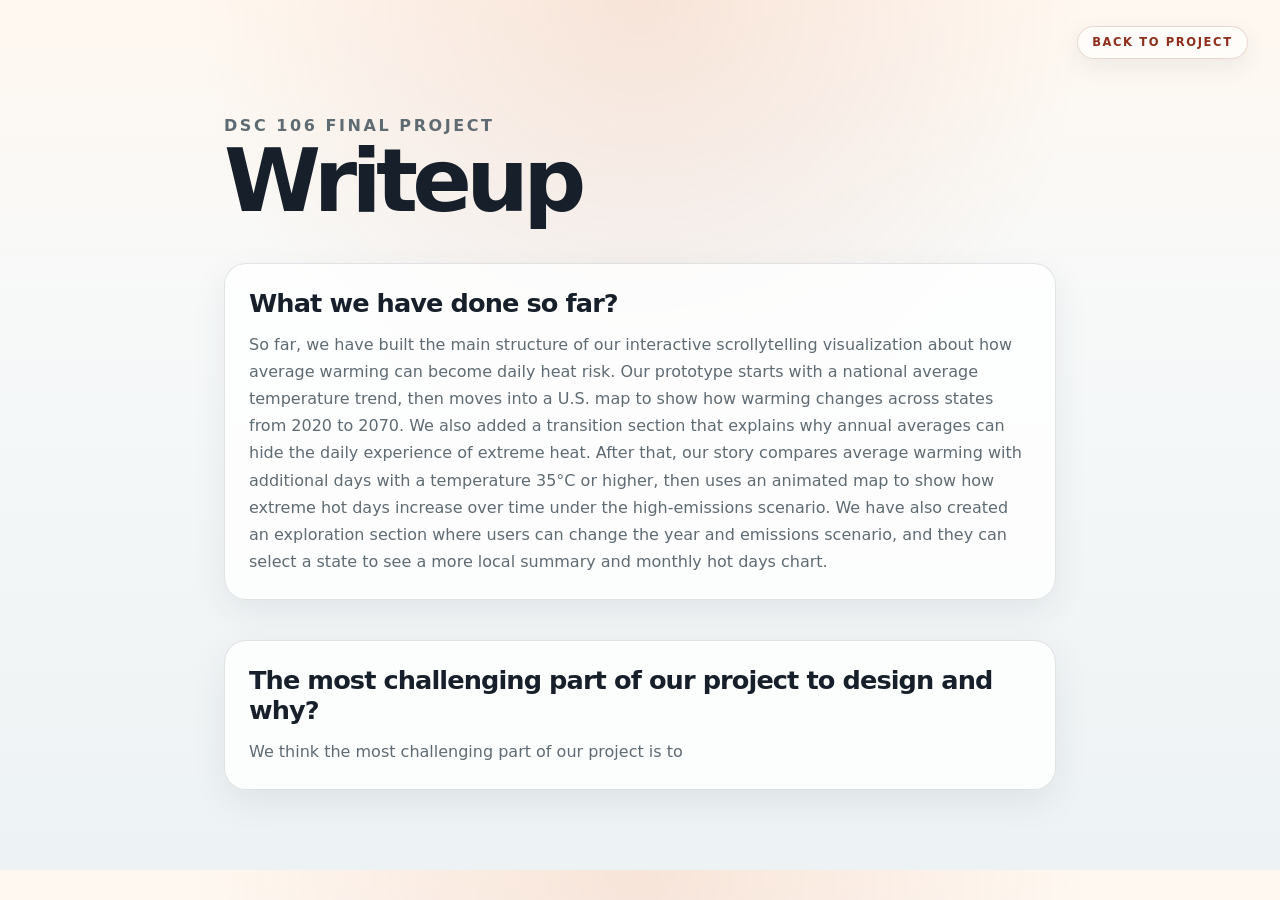
==== writeup.html @ 5e31e239 "Added writeup section page. Added writeup section page." ====
<!DOCTYPE html>
<html lang="en">
<head>
  <meta charset="UTF-8" />
  <meta name="viewport" content="width=device-width, initial-scale=1.0" />
  <title>Initial Prototype Writeup · When Average Warming Becomes Daily Risk</title>
  <link rel="stylesheet" href="style.css" />
</head>
<body class="writeup-page">
  <a class="writeup-link" href="index.html">Back to Project</a>

  <main class="writeup-container">
    <p class="eyebrow">DSC 106 Final Project</p>
    <h1>Writeup</h1>

    <section>
      <h2>What we have done so far?</h2>
      <p>
        So far, we have built the main structure of our interactive scrollytelling visualization about how average warming can become daily heat risk.
        Our prototype starts with a national average temperature trend, then moves into a U.S. map to show how warming changes across states from 2020 to 2070.
        We also added a transition section that explains why annual averages can hide the daily experience of extreme heat.
        After that, our story compares average warming with additional days with a temperature 35°C or higher, then uses an animated map to show how extreme hot days increase over time under the high-emissions scenario.
        We have also created an exploration section where users can change the year and emissions scenario, and they can select a state to see a more local summary and monthly hot days chart.
      </p>
    </section>

    <section>
      <h2>The most challenging part of our project to design and why?</h2>
      <p>
        We think the most challenging part of our project is to
        
      </p>
    </section>
  </main>
</body>
</html>
---- style.css ----
* {
  box-sizing: border-box;
}

:root {
  --bg: #edf2f4;
  --bg-soft: #f7f9f9;
  --card: rgba(255, 255, 255, 0.94);
  --text: #17202a;
  --muted: #5f6b73;
  --border: rgba(23, 32, 42, 0.12);
  --accent: #c4512c;
  --accent-dark: #8f2f1b;
  --accent-soft: rgba(196, 81, 44, 0.12);
  --heat-soft: #fff3df;
  --shadow: rgba(40, 55, 70, 0.12);
}

html {
  scroll-behavior: smooth;
}

body {
  margin: 0;
  font-family: system-ui, -apple-system, BlinkMacSystemFont, "Segoe UI", sans-serif;
  color: var(--text);
  background:
    radial-gradient(circle at 15% 10%, rgba(136, 178, 196, 0.18), transparent 30rem),
    linear-gradient(180deg, #fff8f0 0%, var(--bg-soft) 26%, var(--bg) 100%);
}

a {
  color: var(--accent-dark);
}

.writeup-link {
  position: fixed;
  top: 1.6rem;
  right: 2rem;
  z-index: 100;
  padding: 0.55rem 0.9rem;
  border: 1px solid rgba(143, 47, 27, 0.18);
  border-radius: 999px;
  background: rgba(255, 255, 255, 0.62);
  color: var(--accent-dark);
  font-size: 0.72rem;
  font-weight: 900;
  letter-spacing: 0.14em;
  text-transform: uppercase;
  text-decoration: none;
  backdrop-filter: blur(10px);
  box-shadow: 0 8px 24px rgba(40, 55, 70, 0.08);
  transition: background 0.2s ease, transform 0.2s ease, box-shadow 0.2s ease;
}

.writeup-link:hover {
  background: rgba(255, 255, 255, 0.9);
  transform: translateY(-1px);
  box-shadow: 0 12px 30px rgba(40, 55, 70, 0.12);
}

@media (max-width: 680px) {
  .writeup-link {
    top: 1rem;
    right: 1rem;
    padding: 0.45rem 0.75rem;
    font-size: 0.65rem;
  }
}

.hero-section {
  min-height: 100vh;
  display: grid;
  place-items: center;
  padding: 4rem 8vw;
  text-align: center;
  background:
    radial-gradient(circle at 50% 42%, rgba(196, 81, 44, 0.12), transparent 26rem),
    linear-gradient(180deg, #fff8f0 0%, #ffeadb 100%);
}

.hero-inner {
  max-width: 1050px;
}

.eyebrow {
  margin: 0 0 0.65rem;
  color: var(--accent-dark);
  font-size: 0.72rem;
  font-weight: 900;
  letter-spacing: 0.16em;
  text-transform: uppercase;
}

.hero-section h1 {
  margin: 0;
  color: var(--text);
  font-size: clamp(3rem, 7vw, 6rem);
  line-height: 0.98;
  letter-spacing: -0.065em;
}

.subtitle {
  max-width: 760px;
  margin: 1.6rem auto 0;
  color: var(--muted);
  font-size: clamp(1rem, 1.5vw, 1.35rem);
  line-height: 1.55;
}

.scroll-cue {
  margin-top: 4rem;
  color: #888;
  font-size: 0.85rem;
  letter-spacing: 0.25em;
  text-transform: uppercase;
}

.scrolly {
  display: grid;
  grid-template-columns: minmax(540px, 58%) minmax(360px, 42%);
  gap: 2rem;
  max-width: 1380px;
  margin: 0 auto;
  padding: 2rem 4vw 5rem;
  align-items: start;
}

.graphic {
  position: sticky;
  top: 1.25rem;
  height: calc(100vh - 2.5rem);
  align-self: start;
}

.sticky-viz {
  height: 100%;
  min-height: 0;
  display: grid;
  grid-template-rows: auto minmax(360px, 1fr) auto;
  gap: 0.55rem;
  overflow: hidden;
  padding: 0.85rem;
  border: 1px solid var(--border);
  border-radius: 24px;
  background: var(--card);
  box-shadow: 0 18px 48px var(--shadow);
  backdrop-filter: blur(12px);
}

.viz-header {
  display: flex;
  justify-content: space-between;
  gap: 1rem;
  align-items: flex-start;
}

.viz-title-block {
  min-width: 0;
}

.viz-header h2 {
  margin: 0;
  color: var(--text);
  font-size: clamp(1.05rem, 1.45vw, 1.45rem);
  line-height: 1.08;
  letter-spacing: -0.045em;
}

#chart-subtitle {
  max-width: 680px;
  margin: 0.3rem 0 0;
  color: var(--muted);
  font-size: 0.78rem;
  line-height: 1.32;
}

.chart-wrap {
  position: relative;
  min-height: 0;
  height: 100%;
  display: grid;
  place-items: stretch;
}

#main-chart {
  width: 100%;
  height: 100%;
  min-height: 420px;
  display: block;
}

.map-year-overlay {
  position: absolute;
  top: 0.8rem;
  right: 1.1rem;
  z-index: 5;
  padding: 0.2rem 0.55rem;
  border-radius: 12px;
  background: rgba(255, 255, 255, 0.78);
  color: var(--text);
  font-size: clamp(2rem, 4vw, 3.2rem);
  font-weight: 900;
  line-height: 1;
  letter-spacing: -0.06em;
  pointer-events: none;
  opacity: 0;
  transition: opacity 0.2s ease, transform 0.2s ease;
}

.map-year-overlay.is-visible {
  opacity: 0.92;
}

.map-year-overlay.is-animating {
  transform: scale(1.02);
}

.state {
  stroke: #ffffff;
  stroke-width: 0.8;
  cursor: pointer;
  transition: opacity 0.15s ease, stroke-width 0.15s ease;
}

.state:hover {
  stroke: #17202a;
  stroke-width: 1.6;
}

.state.highlighted {
  stroke: rgba(23, 32, 42, 0.38);
  stroke-width: 1.1;
}

.state.selected {
  stroke: #17202a;
  stroke-width: 2.4;
}

.axis path,
.axis line {
  stroke: rgba(23, 32, 42, 0.22);
}

.axis text {
  fill: var(--muted);
  font-size: 11px;
}

.grid-line {
  stroke: rgba(23, 32, 42, 0.08);
  shape-rendering: crispEdges;
}

.line-label {
  font-size: 12px;
  font-weight: 800;
  fill: var(--text);
}

.legend-row {
  display: flex;
  align-items: center;
  gap: 0.65rem;
  flex-wrap: wrap;
}

.placeholder-legend {
  min-width: 200px;
  padding: 0.38rem 0.6rem;
  border-radius: 999px;
  background: white;
  border: 1px solid var(--border);
  color: var(--muted);
  font-size: 0.72rem;
  font-family: ui-monospace, SFMono-Regular, Menlo, Monaco, Consolas, "Liberation Mono", monospace;
}

#legend svg {
  display: block;
}

.legend-caption {
  color: var(--muted);
  font-size: 0.78rem;
  font-weight: 700;
}

#map-note {
  margin: 0;
  color: var(--muted);
  font-size: 0.75rem;
}

.tooltip {
  position: fixed;
  z-index: 1000;
  max-width: 260px;
  padding: 0.75rem 0.85rem;
  border-radius: 14px;
  background: rgba(23, 32, 42, 0.94);
  color: white;
  box-shadow: 0 12px 32px rgba(23, 32, 42, 0.28);
  pointer-events: none;
  font-size: 0.82rem;
  line-height: 1.35;
}

.tooltip h3 {
  margin: 0 0 0.35rem;
  font-size: 0.95rem;
  color: white;
}

.tooltip p {
  margin: 0.16rem 0;
  color: rgba(255, 255, 255, 0.86);
}

.tooltip strong {
  color: #ffd0ba;
}

.controls {
  display: none;
  gap: 0.55rem;
  flex-wrap: wrap;
  justify-content: flex-end;
  min-width: 270px;
}

body.explore-mode .controls {
  display: flex;
}

.controls label {
  display: grid;
  gap: 0.18rem;
  color: var(--muted);
  font-size: 0.68rem;
  font-weight: 800;
}

select,
input[type="range"] {
  max-width: 170px;
}

select {
  padding: 0.34rem 0.5rem;
  border: 1px solid var(--border);
  border-radius: 10px;
  background: white;
  color: var(--text);
  font: inherit;
}

input[type="range"] {
  accent-color: var(--accent);
}

#year-label {
  color: var(--text);
  font-size: 0.82rem;
}

.story {
  min-height: 100vh;
}

.step {
  min-height: 88vh;
  display: flex;
  flex-direction: column;
  justify-content: center;
  padding: 4vh 1rem;
  opacity: 0.25;
  transform: translateY(0.45rem);
  transition: opacity 0.35s ease, transform 0.35s ease;
}

.step.is-active {
  opacity: 1;
  transform: translateY(0);
}

.step-number {
  margin: 0 0 0.75rem;
  color: var(--accent-dark);
  font-size: 0.72rem;
  font-weight: 900;
  letter-spacing: 0.16em;
  text-transform: uppercase;
}

.step h2 {
  max-width: 560px;
  margin: 0 0 0.9rem;
  color: var(--text);
  font-size: clamp(2rem, 3.2vw, 3.15rem);
  line-height: 1.03;
  letter-spacing: -0.058em;
}

.step p:not(.step-number) {
  max-width: 510px;
  margin: 0;
  color: var(--muted);
  font-size: clamp(1rem, 1.08vw, 1.12rem);
  line-height: 1.65;
}

body.text-break-active .scrolly {
  display: block;
  max-width: none;
  padding: 0;
}

body.text-break-active .graphic {
  display: none;
}

body.text-break-active .story {
  width: 100%;
  min-height: 100vh;
}

body.text-break-active .story .step {
  visibility: hidden;
}

body.text-break-active .story .step.is-active.text-only-step {
  visibility: visible;
  min-height: 100vh;
  width: min(980px, 88vw);
  margin: 0 auto;
  padding: 0;
  display: flex;
  align-items: center;
  justify-content: center;
  text-align: center;
  opacity: 1;
  transform: none;
}

body.text-break-active .step.is-active.text-only-step .step-number {
  margin-bottom: 1rem;
}

body.text-break-active .step.is-active.text-only-step h2 {
  max-width: 920px;
  margin-left: auto;
  margin-right: auto;
  font-size: clamp(2.8rem, 6vw, 5.2rem);
  line-height: 1.02;
}

body.text-break-active .step.is-active.text-only-step p:not(.step-number) {
  max-width: 760px;
  margin-left: auto;
  margin-right: auto;
  font-size: clamp(1.05rem, 1.55vw, 1.35rem);
  line-height: 1.7;
}

.text-break-svg-title {
  fill: var(--text);
  font-weight: 900;
  letter-spacing: -0.055em;
}

.text-break-svg-body {
  fill: var(--muted);
  font-weight: 500;
}

.impact-placeholder-box {
  fill: rgba(255, 255, 255, 0.88);
  stroke: rgba(143, 47, 27, 0.25);
  stroke-width: 2;
  stroke-dasharray: 7 6;
}

.sticky-viz.step-pulse {
  animation: softPulse 0.55s ease;
}

@keyframes softPulse {
  0% {
    box-shadow: 0 18px 48px var(--shadow);
    transform: scale(1);
  }

  45% {
    box-shadow: 0 22px 58px rgba(196, 81, 44, 0.2);
    transform: scale(1.004);
  }

  100% {
    box-shadow: 0 18px 48px var(--shadow);
    transform: scale(1);
  }
}

.detail-section {
  max-width: 1320px;
  margin: 0 auto;
  padding: 4rem 4vw 5rem;
}

.section-header {
  max-width: 820px;
  margin: 0 auto 1.8rem;
  text-align: center;
}

.section-header h2 {
  margin: 0;
  color: var(--text);
  font-size: clamp(2.1rem, 4.4vw, 4rem);
  line-height: 0.98;
  letter-spacing: -0.06em;
}

.section-header p {
  margin: 1rem auto 0;
  color: var(--muted);
  font-size: 1.02rem;
  line-height: 1.55;
}

.state-picker-row {
  max-width: 420px;
  margin: -0.8rem auto 1.4rem;
  display: grid;
  gap: 0.4rem;
  text-align: left;
}

.state-picker-row label {
  color: var(--accent-dark);
  font-size: 0.72rem;
  font-weight: 900;
  letter-spacing: 0.14em;
  text-transform: uppercase;
}

#state-picker {
  width: 100%;
  max-width: none;
  padding: 0.75rem 0.85rem;
  border: 1px solid var(--border);
  border-radius: 14px;
  background: white;
  color: var(--text);
  font: inherit;
  font-weight: 700;
  box-shadow: 0 8px 24px rgba(40, 55, 70, 0.08);
}

.detail-grid {
  display: grid;
  grid-template-columns: minmax(0, 1.05fr) minmax(320px, 0.8fr);
  gap: 1rem;
  align-items: stretch;
}

.selected-state-panel {
  min-height: 360px;
  padding: 1.35rem;
  border-radius: 22px;
  background:
    radial-gradient(circle at 50% 20%, rgba(196, 81, 44, 0.12), transparent 18rem),
    white;
  border: 1px solid var(--border);
  box-shadow: 0 14px 38px var(--shadow);
  display: flex;
  flex-direction: column;
  justify-content: center;
}

.selected-state-panel h3 {
  margin: 0 0 0.75rem;
  font-size: clamp(2rem, 4vw, 4rem);
  line-height: 0.98;
  letter-spacing: -0.06em;
  color: var(--text);
}

.selected-state-panel p:not(.eyebrow) {
  max-width: 720px;
  color: var(--muted);
  font-size: 1.05rem;
  line-height: 1.65;
}

.snapshot-metrics {
  display: grid;
  grid-template-columns: repeat(3, minmax(0, 1fr));
  gap: 0.85rem;
  margin-top: 1.25rem;
}

.snapshot-metrics div {
  padding: 0.9rem;
  border-radius: 16px;
  background: var(--heat-soft);
  border: 1px solid rgba(196, 81, 44, 0.16);
}

.snapshot-metrics span {
  display: block;
  margin-bottom: 0.25rem;
  color: var(--muted);
  font-size: 0.72rem;
  font-weight: 800;
  text-transform: uppercase;
  letter-spacing: 0.08em;
}

.snapshot-metrics strong {
  color: var(--accent-dark);
  font-size: 0.95rem;
}

.daily-card {
  padding: 1.35rem;
  border-radius: 22px;
  background: white;
  border: 1px solid var(--border);
  box-shadow: 0 14px 38px var(--shadow);
}

.daily-card h3 {
  margin: 0 0 0.75rem;
  font-size: 1.55rem;
  line-height: 1.1;
  letter-spacing: -0.035em;
}

.daily-card p:not(.eyebrow) {
  color: var(--muted);
  line-height: 1.6;
}

.stat-row {
  display: flex;
  justify-content: space-between;
  gap: 1rem;
  padding: 0.85rem 0;
  border-top: 1px solid var(--border);
  color: var(--muted);
}

.stat-row strong {
  color: var(--accent-dark);
  text-align: right;
}

.monthly-panel {
  display: grid;
  grid-template-columns: minmax(260px, 0.62fr) minmax(0, 1.38fr);
  gap: 1rem;
  margin-top: 0.9rem;
  padding: 0.9rem;
  border: 1px solid var(--border);
  border-radius: 24px;
  background: rgba(255, 255, 255, 0.68);
}

.monthly-panel h3 {
  margin: 0 0 0.7rem;
  font-size: 1.45rem;
  line-height: 1.05;
  letter-spacing: -0.04em;
}

.monthly-panel p:not(.eyebrow) {
  color: var(--muted);
  line-height: 1.55;
}

.monthly-chart-card {
  min-height: 260px;
  padding: 0.75rem;
  border-radius: 22px;
  background: white;
  border: 1px solid var(--border);
  box-shadow: 0 10px 28px rgba(40, 55, 70, 0.08);
}

#monthly-chart {
  width: 100%;
  height: 100%;
  min-height: 240px;
  display: block;
}

.month-bar {
  fill: var(--accent);
  opacity: 0.82;
}

.month-bar:hover {
  opacity: 1;
}

.monthly-empty-text {
  fill: var(--muted);
  font-size: 14px;
  text-anchor: middle;
}

.closing {
  padding: 5rem 8vw 6rem;
  background: #17202a;
  color: white;
}

.closing .eyebrow {
  color: #ffb18f;
}

.closing h2 {
  max-width: 980px;
  margin: 0 0 1.2rem;
  font-size: clamp(2.2rem, 4.6vw, 4.5rem);
  line-height: 1.02;
  letter-spacing: -0.055em;
}

.closing p:not(.eyebrow) {
  max-width: 780px;
  color: #e8e8e8;
  font-size: 1.15rem;
  line-height: 1.6;
}

footer {
  padding: 2.4rem 8vw;
  text-align: center;
  color: var(--muted);
  font-size: 0.86rem;
  background: #f7f9f9;
}

footer p {
  margin: 0;
}

@media (max-width: 1050px) {
  .scrolly,
  .detail-grid,
  .monthly-panel {
    grid-template-columns: 1fr;
  }

  .graphic {
    position: relative;
    top: auto;
    height: auto;
  }

  .sticky-viz {
    min-height: 620px;
  }

  .step {
    min-height: 72vh;
  }

  .selected-state-panel {
    min-height: 280px;
  }
}

@media (max-width: 680px) {
  .hero-section {
    padding: 3rem 1.2rem;
  }

  .hero-section h1 {
    font-size: clamp(2.4rem, 13vw, 4.2rem);
  }

  .scrolly,
  .detail-section {
    padding-left: 1rem;
    padding-right: 1rem;
  }

  .viz-header {
    display: block;
  }

  .controls {
    margin-top: 0.9rem;
    justify-content: flex-start;
  }

  body.explore-mode .controls {
    display: grid;
  }

  .sticky-viz {
    min-height: 560px;
    padding: 0.75rem;
    border-radius: 18px;
  }

  #main-chart {
    min-height: 360px;
  }

  .state-picker-row {
    margin-top: 0;
  }

  .snapshot-metrics {
    grid-template-columns: 1fr;
  }

  .monthly-chart-card {
    min-height: 240px;
  }
}

/* add summary for line plots */
.trend-summary {
  position: absolute;         
  top: 0.5rem;
  left: 0.5rem;
  z-index: 4;
  display: none;               
  flex-direction: column;
  padding: 0.5rem 0.75rem;
  border-radius: 10px;
  background: var(--heat-soft);
  border: 1px solid rgba(196, 81, 44, 0.18);
  box-shadow: 0 4px 12px rgba(40, 55, 70, 0.08);
  opacity: 0;
  transform: translateY(4px);
  transition: opacity 0.4s ease, transform 0.4s ease;
  pointer-events: none;
}

.trend-summary.is-active {
  display: flex;             
}

.trend-summary.is-visible {
  opacity: 1;
  transform: translateY(0);
}

.trend-summary.is-active.is-visible {
  opacity: 1;
  transform: translateY(0);
}

.trend-summary-label {
  margin: 0 0 0.25rem;
  color: var(--accent-dark);
  font-size: 0.85rem;
  font-weight: 900;
  letter-spacing: 0.12em;
  text-transform: uppercase;
}

.trend-summary-rows {
  display: flex;
  flex-direction: column;
  gap: 0.1rem;
}

.trend-summary-row {
  display: flex;
  align-items: center;
  gap: 0.45rem;
  font-size: 0.8rem;
  line-height: 1.3;
  white-space: nowrap;        
}

.trend-summary-row .dot {
  width: 7px;
  height: 7px;
  border-radius: 50%;
  flex-shrink: 0;
}

.trend-summary-row .name {
  color: var(--text);
  font-weight: 600;
}

.trend-summary-row .value {
  font-weight: 800;
  font-variant-numeric: tabular-nums;
}


.hover-line {
  stroke: rgba(23, 32, 42, 0.4);
  stroke-width: 1;
  stroke-dasharray: 3 3;
  pointer-events: none;
}

.hover-dot {
  stroke: white;
  stroke-width: 2;
  pointer-events: none;
}

body.no-tooltip .tooltip {
  display: none !important;
}

body.no-tooltip .state {
  pointer-events: none;        
}

/* step8impact */
.impact-fill {
  position: absolute;
  inset: 0;
  display: flex;
  padding: 0.5rem;
  box-sizing: border-box;
}
 
.impact-viz-content {
  width: 100%;
  height: 100%;
  font-family: system-ui, -apple-system, sans-serif;
  color: var(--text);
  display: flex;
  flex-direction: column;
  gap: 0.6rem;
  box-sizing: border-box;
}
 
/* ---------- Rows container — flex:1 撑满 + space-between 均匀分散 ---------- */
.impact-viz-rows {
  flex: 1 1 auto;
  display: flex;
  flex-direction: column;
  justify-content: space-between;
  gap: 0.4rem;
  min-height: 0;
}
 
/* ---------- One row per impact ---------- */
.impact-viz-row {
  display: grid;
  grid-template-columns: 36px 1fr;
  gap: 0.85rem;
  padding: 0.7rem 0;
  border-top: 1px solid var(--border);
}
 
.impact-viz-row:first-child {
  border-top: none;
  padding-top: 0.3rem;
}
 
.ivr-num {
  font-size: 0.78rem;
  font-weight: 800;
  color: var(--accent-dark);
  letter-spacing: 0.05em;
  padding-top: 0.2rem;
  font-variant-numeric: tabular-nums;
}
 
.ivr-body { min-width: 0; }
 
.ivr-head {
  display: flex;
  align-items: baseline;
  gap: 0.85rem;
  margin-bottom: 0.25rem;
  flex-wrap: wrap;
}
 
.ivr-label {
  font-size: 0.7rem;
  letter-spacing: 0.16em;
  font-weight: 800;
  color: var(--muted);
  min-width: 110px;
}
 
.ivr-stat {
  font-size: 1.25rem;
  font-weight: 800;
  color: var(--text);
  letter-spacing: -0.02em;
}
 
.ivr-unit {
  font-size: 0.8rem;
  font-weight: 500;
  color: var(--muted);
  margin-left: 0.2rem;
}
 
.ivr-desc {
  margin: 0.2rem 0 0.3rem;
  font-size: 0.88rem;
  line-height: 1.5;
  color: var(--muted);
}
 
.ivr-cite {
  margin: 0;
  font-size: 0.72rem;
  font-style: italic;
  color: #a0a8ad;
}
 
/* ---------- Equity kicker ---------- */
.impact-viz-equity {
  flex: 0 0 auto;
  padding: 0.75rem 1rem;
  background: #fbf7f4;
  border-left: 3px solid var(--accent-dark);
  border-radius: 0 8px 8px 0;
}
 
.ive-tag {
  display: block;
  font-size: 0.66rem;
  letter-spacing: 0.16em;
  font-weight: 800;
  color: var(--accent-dark);
  margin-bottom: 0.3rem;
}
 
.impact-viz-equity p {
  margin: 0;
  font-size: 0.88rem;
  line-height: 1.5;
  color: var(--text);
  font-weight: 500;
}
 
.impact-viz-equity em {
  color: var(--accent-dark);
  font-style: normal;
  font-weight: 800;
}





.writeup-page {
  background:
    radial-gradient(circle at 50% 0%, rgba(196, 81, 44, 0.12), transparent 28rem),
    linear-gradient(180deg, #fff8f0 0%, var(--bg-soft) 35%, var(--bg) 100%);
}

.writeup-container {
  max-width: 880px;
  margin: 0 auto;
  padding: 7rem 1.5rem 5rem;
}

.writeup-container h1 {
  margin: 0 0 2rem;
  color: var(--text);
  font-size: clamp(3rem, 7vw, 5.5rem);
  line-height: 0.95;
  letter-spacing: -0.065em;
}

.writeup-container section {
  margin-top: 2.5rem;
  padding: 1.5rem;
  border: 1px solid var(--border);
  border-radius: 22px;
  background: rgba(255, 255, 255, 0.78);
  box-shadow: 0 12px 34px rgba(40, 55, 70, 0.08);
}

.writeup-container h2 {
  margin: 0 0 0.8rem;
  color: var(--text);
  font-size: 1.6rem;
  letter-spacing: -0.035em;
}

.writeup-container p {
  margin: 0;
  color: var(--muted);
  font-size: 1rem;
  line-height: 1.7;
}
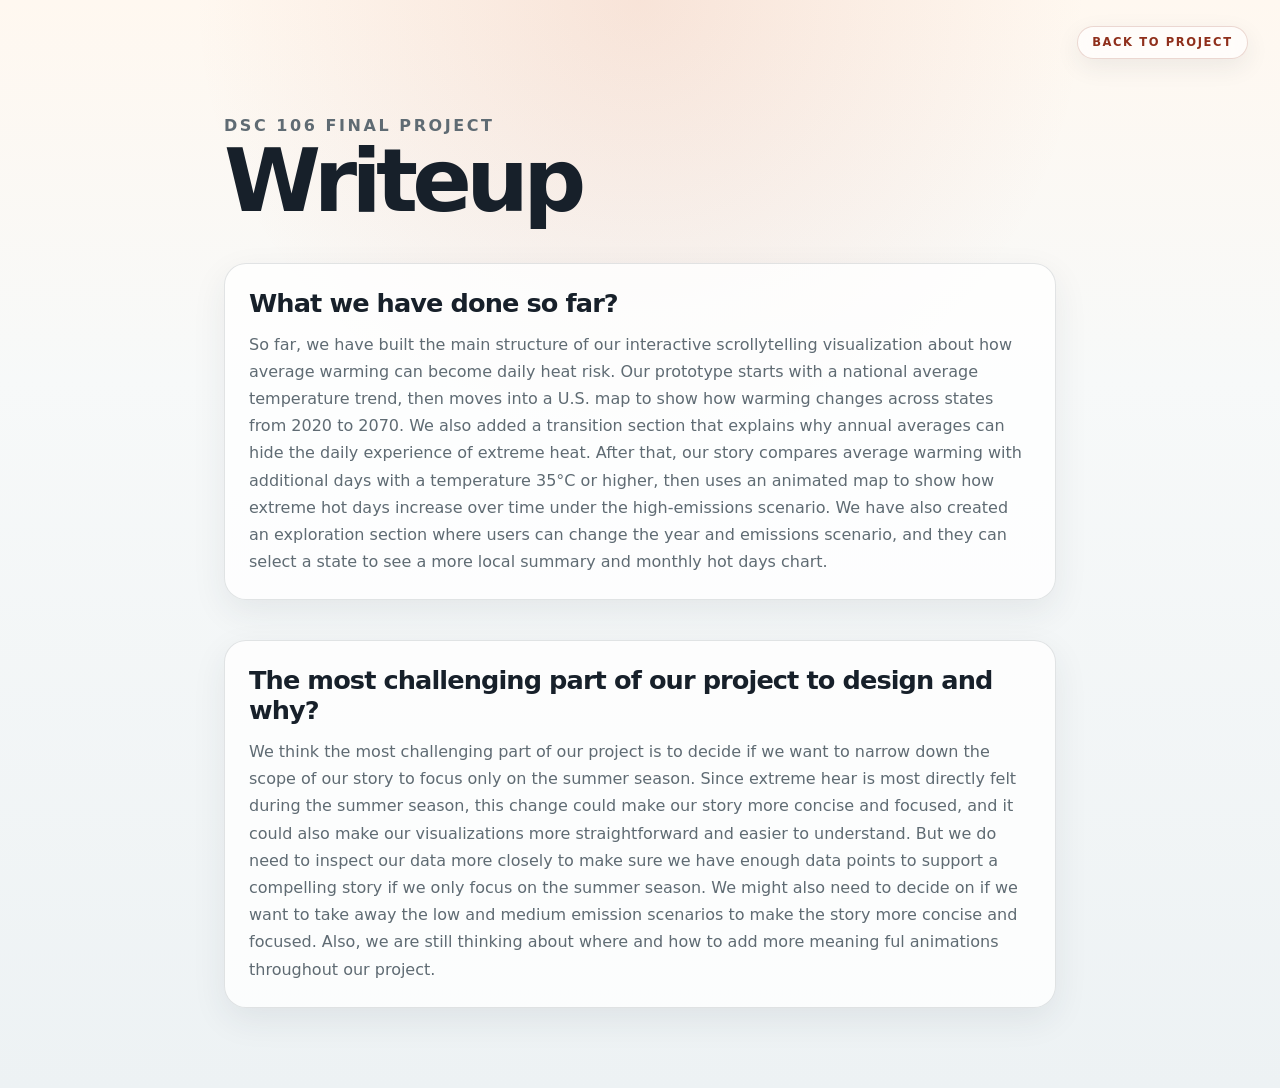
==== commit 8eee3f19: "Updated writeup. Updated writeup." ====
--- a/writeup.html
+++ b/writeup.html
@@ -27,8 +27,11 @@
     <section>
       <h2>The most challenging part of our project to design and why?</h2>
       <p>
-        We think the most challenging part of our project is to
-        
+        We think the most challenging part of our project is to decide if we want to narrow down the scope of our story to focus only on the summer season.
+        Since extreme hear is most directly felt during the summer season, this change could make our story more concise and focused, and it could also make our visualizations more straightforward and easier to understand.
+        But we do need to inspect our data more closely to make sure we have enough data points to support a compelling story if we only focus on the summer season.
+        We might also need to decide on if we want to take away the low and medium emission scenarios to make the story more concise and focused.
+        Also, we are still thinking about where and how to add more meaning ful animations throughout our project. 
       </p>
     </section>
   </main>
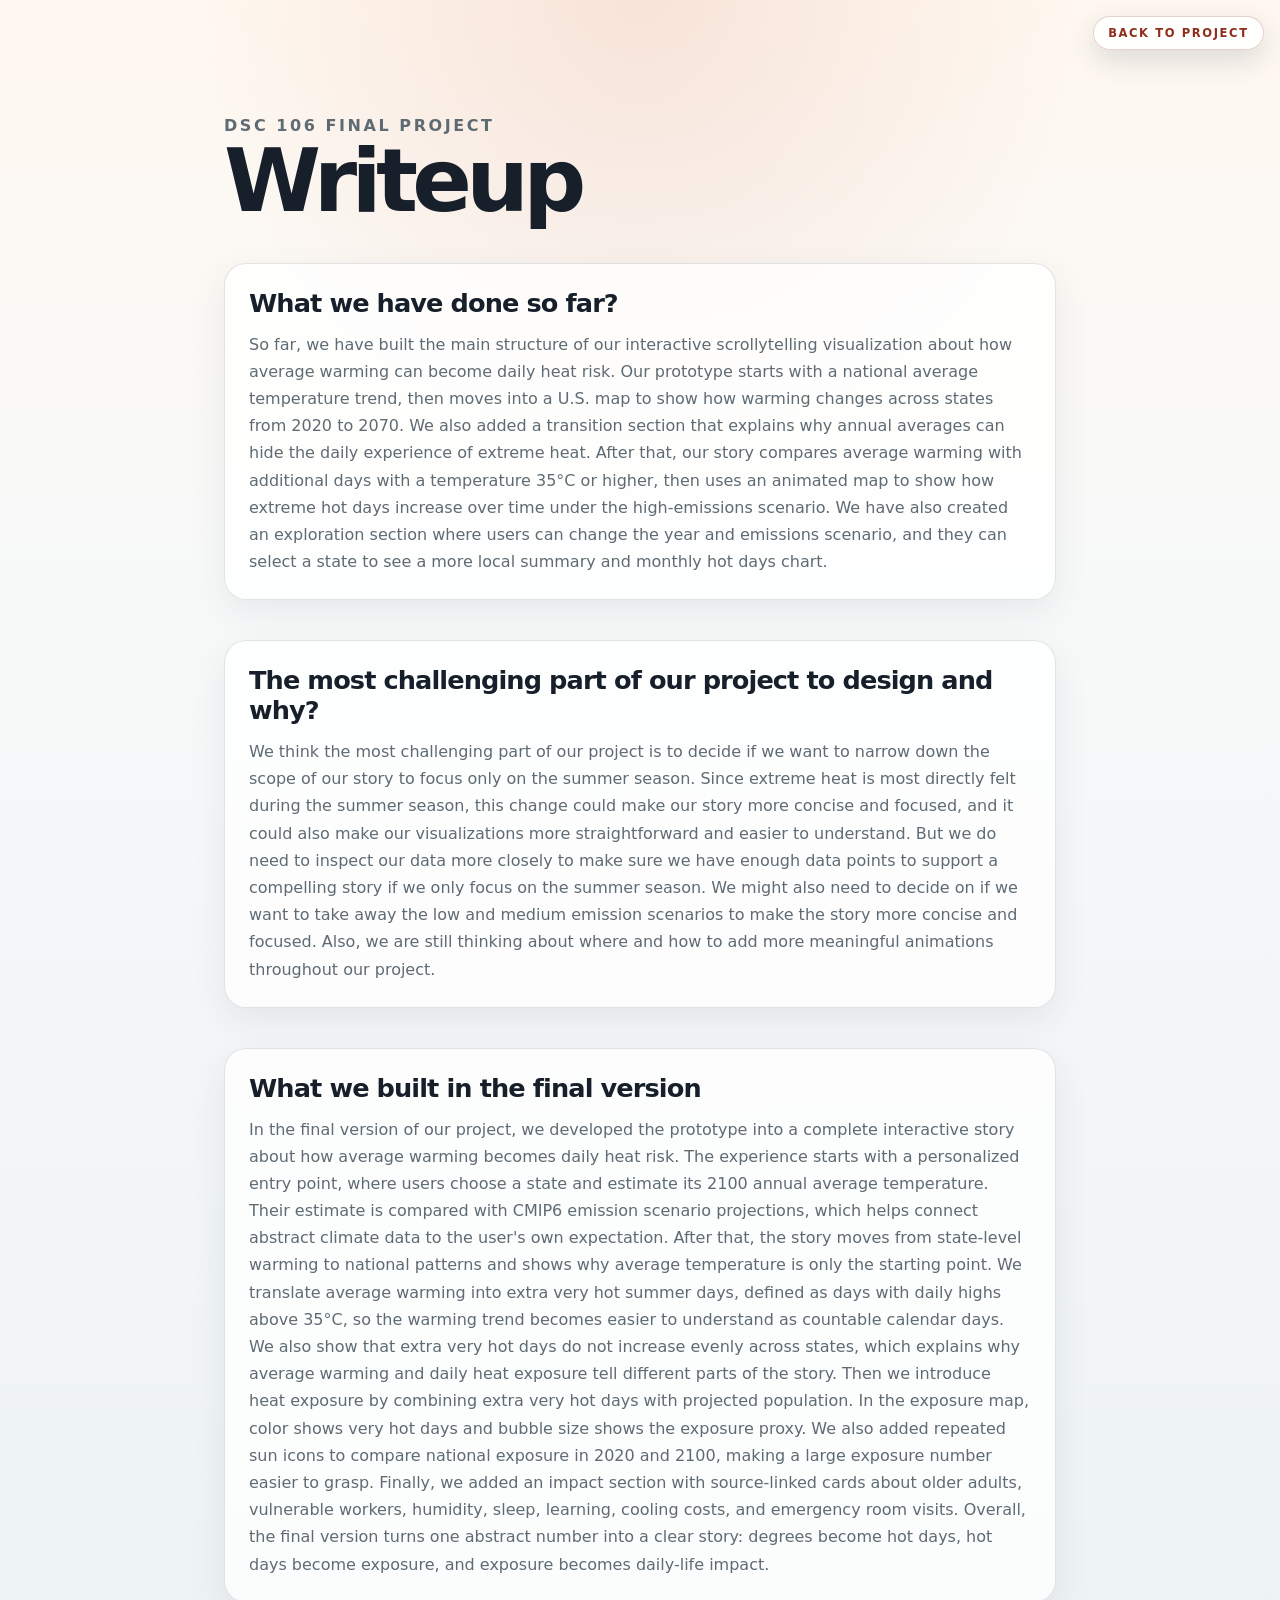
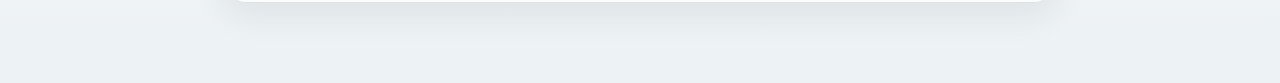
==== commit ec1639a0: "Update writeup. Update writeup." ====
--- a/writeup.html
+++ b/writeup.html
@@ -28,12 +28,30 @@
       <h2>The most challenging part of our project to design and why?</h2>
       <p>
         We think the most challenging part of our project is to decide if we want to narrow down the scope of our story to focus only on the summer season.
-        Since extreme hear is most directly felt during the summer season, this change could make our story more concise and focused, and it could also make our visualizations more straightforward and easier to understand.
+        Since extreme heat is most directly felt during the summer season, this change could make our story more concise and focused, and it could also make our visualizations more straightforward and easier to understand.
         But we do need to inspect our data more closely to make sure we have enough data points to support a compelling story if we only focus on the summer season.
         We might also need to decide on if we want to take away the low and medium emission scenarios to make the story more concise and focused.
-        Also, we are still thinking about where and how to add more meaning ful animations throughout our project. 
+        Also, we are still thinking about where and how to add more meaningful animations throughout our project. 
       </p>
     </section>
+
+    <section>
+      <h2>What we built in the final version</h2>
+      <p>
+        In the final version of our project, we developed the prototype into a complete interactive story about how average warming becomes daily heat risk.
+        The experience starts with a personalized entry point, where users choose a state and estimate its 2100 annual average temperature.
+        Their estimate is compared with CMIP6 emission scenario projections, which helps connect abstract climate data to the user's own expectation.
+        After that, the story moves from state-level warming to national patterns and shows why average temperature is only the starting point.
+        We translate average warming into extra very hot summer days, defined as days with daily highs above 35°C, so the warming trend becomes easier to understand as countable calendar days.
+        We also show that extra very hot days do not increase evenly across states, which explains why average warming and daily heat exposure tell different parts of the story.
+        Then we introduce heat exposure by combining extra very hot days with projected population.
+        In the exposure map, color shows very hot days and bubble size shows the exposure proxy.
+        We also added repeated sun icons to compare national exposure in 2020 and 2100, making a large exposure number easier to grasp.
+        Finally, we added an impact section with source-linked cards about older adults, vulnerable workers, humidity, sleep, learning, cooling costs, and emergency room visits.
+        Overall, the final version turns one abstract number into a clear story: degrees become hot days, hot days become exposure, and exposure becomes daily-life impact.
+      </p>
+    </section>
+
   </main>
 </body>
 </html>
--- a/style.css
+++ b/style.css
@@ -331,7 +331,42 @@
 }
 
 body.explore-mode .controls {
-  display: flex;
+  display: grid;
+  grid-template-columns: repeat(2, minmax(165px, 1fr));
+  gap: 0.55rem 0.65rem;
+  min-width: 410px;
+  max-width: 440px;
+  align-items: stretch;
+}
+
+body.explore-mode .controls label {
+  display: grid;
+  gap: 0.22rem;
+  padding: 0.42rem 0.5rem;
+  border: 1px solid rgba(196, 81, 44, 0.12);
+  border-radius: 16px;
+  background: rgba(255,255,255,0.82);
+}
+
+body.explore-mode .controls label:nth-child(2) {
+  align-content: start;
+}
+
+body.explore-mode .controls select,
+body.explore-mode .controls input[type="range"] {
+  max-width: none;
+  width: 100%;
+}
+
+body.explore-mode .controls #year-label {
+  display: inline-block;
+  margin-left: 0.18rem;
+  font-size: 0.96rem;
+  font-weight: 900;
+}
+
+body.explore-mode .bubble-toggle-label .bubble-toggle-control {
+  min-height: 38px;
 }
 
 .controls label {
@@ -801,6 +836,9 @@
 
   body.explore-mode .controls {
     display: grid;
+    grid-template-columns: 1fr;
+    min-width: 0;
+    max-width: 100%;
   }
 
   .sticky-viz {
@@ -918,7 +956,7 @@
   display: none !important;
 }
 
-body.no-tooltip .state {
+body.no-tooltip:not(.explore-mode) .state {
   pointer-events: none;        
 }
 
@@ -942,115 +980,98 @@
   box-sizing: border-box;
 }
  
-/* ---------- Rows container — flex:1 撑满 + space-between 均匀分散 ---------- */
+/* ---------- Rows container ---------- */
 .impact-viz-rows {
   flex: 1 1 auto;
   display: flex;
   flex-direction: column;
   justify-content: space-between;
-  gap: 0.4rem;
+  gap: 0.22rem;
   min-height: 0;
 }
- 
+
 /* ---------- One row per impact ---------- */
 .impact-viz-row {
   display: grid;
-  grid-template-columns: 36px 1fr;
-  gap: 0.85rem;
-  padding: 0.7rem 0;
+  grid-template-columns: 34px 1fr;
+  gap: 0.72rem;
+  padding: 0.38rem 0;
   border-top: 1px solid var(--border);
 }
- 
+
 .impact-viz-row:first-child {
   border-top: none;
-  padding-top: 0.3rem;
-}
- 
-.ivr-num {
-  font-size: 0.78rem;
-  font-weight: 800;
-  color: var(--accent-dark);
-  letter-spacing: 0.05em;
-  padding-top: 0.2rem;
-  font-variant-numeric: tabular-nums;
-}
- 
-.ivr-body { min-width: 0; }
- 
+  padding-top: 0.15rem;
+}
+
 .ivr-head {
   display: flex;
   align-items: baseline;
-  gap: 0.85rem;
-  margin-bottom: 0.25rem;
+  gap: 0.65rem;
+  margin-bottom: 0.12rem;
   flex-wrap: wrap;
 }
- 
+
 .ivr-label {
-  font-size: 0.7rem;
+  font-size: 0.64rem;
   letter-spacing: 0.16em;
   font-weight: 800;
   color: var(--muted);
-  min-width: 110px;
-}
- 
+  min-width: 100px;
+}
+
 .ivr-stat {
-  font-size: 1.25rem;
+  font-size: 1.05rem;
   font-weight: 800;
   color: var(--text);
   letter-spacing: -0.02em;
 }
- 
+
 .ivr-unit {
-  font-size: 0.8rem;
+  font-size: 0.7rem;
   font-weight: 500;
   color: var(--muted);
-  margin-left: 0.2rem;
-}
- 
+  margin-left: 0.15rem;
+}
+
 .ivr-desc {
-  margin: 0.2rem 0 0.3rem;
-  font-size: 0.88rem;
-  line-height: 1.5;
+  margin: 0.1rem 0 0.18rem;
+  font-size: 0.78rem;
+  line-height: 1.32;
   color: var(--muted);
 }
- 
+
 .ivr-cite {
   margin: 0;
-  font-size: 0.72rem;
+  font-size: 0.64rem;
   font-style: italic;
   color: #a0a8ad;
 }
- 
+
 /* ---------- Equity kicker ---------- */
 .impact-viz-equity {
   flex: 0 0 auto;
-  padding: 0.75rem 1rem;
+  padding: 0.5rem 0.75rem;
   background: #fbf7f4;
   border-left: 3px solid var(--accent-dark);
   border-radius: 0 8px 8px 0;
 }
- 
+
 .ive-tag {
   display: block;
-  font-size: 0.66rem;
+  font-size: 0.58rem;
   letter-spacing: 0.16em;
   font-weight: 800;
   color: var(--accent-dark);
-  margin-bottom: 0.3rem;
-}
- 
+  margin-bottom: 0.22rem;
+}
+
 .impact-viz-equity p {
   margin: 0;
-  font-size: 0.88rem;
-  line-height: 1.5;
+  font-size: 0.72rem;
+  line-height: 1.35;
   color: var(--text);
   font-weight: 500;
-}
- 
-.impact-viz-equity em {
-  color: var(--accent-dark);
-  font-style: normal;
-  font-weight: 800;
 }
 
 
@@ -1098,4 +1119,10919 @@
   color: var(--muted);
   font-size: 1rem;
   line-height: 1.7;
-}+}
+.line-annotation-label {
+  paint-order: stroke;
+  stroke: rgba(255, 255, 255, 0.82);
+  stroke-width: 3px;
+  stroke-linejoin: round;
+}
+
+.baseline-label {
+  paint-order: stroke;
+  stroke: rgba(255, 255, 255, 0.85);
+  stroke-width: 3px;
+  stroke-linejoin: round;
+}
+
+.tooltip .tooltip-muted {
+  color: rgba(255, 255, 255, 0.68);
+  font-size: 0.74rem;
+}
+
+/* Plot 01 polish: compact card + cleaner caption */
+.trend-summary {
+  top: 0.75rem;
+  left: 0.85rem;
+  width: min(310px, calc(100% - 1.7rem));
+  padding: 0.62rem 0.78rem;
+  border-radius: 16px;
+  background: rgba(255, 247, 235, 0.92);
+  border: 1px solid rgba(196, 81, 44, 0.16);
+  box-shadow: 0 10px 24px rgba(40, 55, 70, 0.10);
+  backdrop-filter: blur(8px);
+}
+.trend-summary-label {
+  margin-bottom: 0.32rem;
+  font-size: 0.72rem;
+  letter-spacing: 0.13em;
+}
+.trend-summary-rows {
+  gap: 0.02rem;
+}
+.trend-summary-row {
+  display: grid;
+  grid-template-columns: 9px 1fr auto;
+  gap: 0.42rem;
+  font-size: 0.75rem;
+  line-height: 1.25;
+}
+.trend-summary-row .dot {
+  width: 7px;
+  height: 7px;
+  align-self: center;
+}
+.trend-summary-row .name {
+  overflow: hidden;
+  text-overflow: ellipsis;
+  white-space: nowrap;
+}
+.trend-summary-row .value {
+  font-weight: 900;
+  white-space: nowrap;
+}
+
+.line-caption {
+  width: 100%;
+  padding: 0.55rem 0.75rem;
+  border-radius: 999px;
+  background: rgba(255, 255, 255, 0.78);
+  border: 1px solid rgba(23, 32, 42, 0.10);
+  color: var(--muted);
+  box-shadow: 0 6px 18px rgba(40,55,70,0.06);
+}
+.line-caption .legend-caption {
+  font-family: system-ui, -apple-system, BlinkMacSystemFont, "Segoe UI", sans-serif;
+  font-size: 0.72rem;
+  line-height: 1.3;
+  font-weight: 700;
+  color: #65717a;
+}
+
+.animated-exposure-legend {
+  display: flex;
+  flex-direction: column;
+  gap: 0.32rem;
+  border-radius: 20px;
+  padding: 0.62rem 0.82rem;
+}
+
+.animated-exposure-legend svg {
+  width: 320px;
+  max-width: 100%;
+  height: 52px;
+}
+
+.animated-exposure-legend .legend-caption {
+  font-size: 0.72rem;
+}
+
+
+/* Intro expectation gate */
+body.intro-locked {
+  overflow: hidden;
+  height: 100vh;
+  overscroll-behavior: none;
+}
+
+.hero-section {
+  padding-top: 2.2rem;
+  padding-bottom: 2rem;
+}
+
+.hero-inner {
+  max-width: 1120px;
+}
+
+.hero-section h1 {
+  font-size: clamp(2.65rem, 6.1vw, 5.45rem);
+}
+
+.hero-section .subtitle {
+  margin-top: 1.05rem;
+}
+
+.expectation-intro {
+  width: min(980px, 92vw);
+  margin: 1.6rem auto 0;
+  padding: 1rem;
+  border: 1px solid rgba(143, 47, 27, 0.16);
+  border-radius: 26px;
+  background: rgba(255, 255, 255, 0.62);
+  box-shadow: 0 14px 36px rgba(40, 55, 70, 0.10);
+  backdrop-filter: blur(12px);
+}
+
+.expectation-prompt {
+  margin: 0 0 0.85rem;
+  color: var(--text);
+  font-size: clamp(1rem, 1.3vw, 1.2rem);
+  font-weight: 800;
+  letter-spacing: -0.02em;
+}
+
+.expectation-form {
+  display: grid;
+  grid-template-columns: repeat(2, minmax(220px, 1fr));
+  gap: 0.85rem;
+}
+
+.expectation-field {
+  position: relative;
+  display: grid;
+  gap: 0.35rem;
+  text-align: left;
+}
+
+.expectation-field span {
+  color: var(--accent-dark);
+  font-size: 0.72rem;
+  font-weight: 900;
+  letter-spacing: 0.12em;
+  text-transform: uppercase;
+}
+
+.expectation-field input {
+  width: 100%;
+  min-height: 3.25rem;
+  padding: 0.85rem 1rem;
+  border: 1px solid rgba(23, 32, 42, 0.16);
+  border-radius: 16px;
+  background: rgba(255, 255, 255, 0.92);
+  color: var(--text);
+  font: inherit;
+  font-size: 1rem;
+  box-shadow: inset 0 1px 0 rgba(255, 255, 255, 0.8);
+  outline: none;
+  transition: border-color 0.18s ease, box-shadow 0.18s ease, transform 0.18s ease;
+}
+
+.expectation-field input:focus {
+  border-color: rgba(196, 81, 44, 0.46);
+  box-shadow: 0 0 0 4px rgba(196, 81, 44, 0.11);
+}
+
+.expectation-field input.is-invalid {
+  border-color: rgba(143, 47, 27, 0.65);
+  box-shadow: 0 0 0 4px rgba(196, 81, 44, 0.13);
+}
+
+.state-suggestions {
+  position: absolute;
+  left: 0;
+  right: 0;
+  top: calc(100% + 0.35rem);
+  z-index: 30;
+  display: none;
+  max-height: 15.5rem;
+  overflow-y: auto;
+  overflow-x: hidden;
+  overscroll-behavior: contain;
+  -webkit-overflow-scrolling: touch;
+  padding: 0.35rem;
+  border: 1px solid rgba(23, 32, 42, 0.14);
+  border-radius: 16px;
+  background: rgba(255, 255, 255, 0.98);
+  box-shadow: 0 18px 34px rgba(40, 55, 70, 0.16);
+}
+
+.state-suggestions::-webkit-scrollbar {
+  width: 8px;
+}
+
+.state-suggestions::-webkit-scrollbar-thumb {
+  background: rgba(143, 47, 27, 0.28);
+  border-radius: 999px;
+}
+
+.state-suggestions.is-open {
+  display: grid;
+  gap: 0.18rem;
+}
+
+.state-suggestion-item {
+  width: 100%;
+  padding: 0.72rem 0.85rem;
+  border: 0;
+  border-radius: 12px;
+  background: transparent;
+  color: var(--text);
+  font: inherit;
+  font-size: 0.95rem;
+  font-weight: 750;
+  text-align: left;
+  cursor: pointer;
+}
+
+.state-suggestion-item:hover,
+.state-suggestion-item:focus-visible {
+  background: rgba(196, 81, 44, 0.10);
+  outline: none;
+}
+
+.intro-form-note {
+  min-height: 1.1rem;
+  margin: 0.72rem 0 0;
+  color: #7e878d;
+  font-size: 0.88rem;
+}
+
+.intro-locked-cue {
+  margin-top: 1.55rem;
+}
+
+body.intro-complete .intro-locked-cue {
+  color: #888;
+}
+
+.expectation-result {
+  min-height: 100vh;
+  max-width: 1380px;
+  margin: 0 auto;
+  padding: clamp(2rem, 5vh, 4rem) 4vw;
+  box-sizing: border-box;
+  display: flex;
+  align-items: center;
+  justify-content: center;
+}
+
+.expectation-result[hidden] {
+  display: none;
+}
+
+.expectation-result-card {
+  width: 100%;
+  display: grid;
+  grid-template-columns: minmax(360px, 1.08fr) minmax(380px, 0.92fr);
+  gap: 1.2rem;
+  align-items: stretch;
+  padding: clamp(1.6rem, 3vw, 2.4rem);
+  border: 1px solid rgba(143, 47, 27, 0.16);
+  border-radius: 28px;
+  background: rgba(255, 255, 255, 0.9);
+  box-shadow: 0 18px 46px rgba(40, 55, 70, 0.11);
+}
+
+.expectation-result-copy {
+  display: flex;
+  flex-direction: column;
+  justify-content: center;
+  min-height: min(54vh, 520px);
+}
+
+.expectation-result-copy h2 {
+  max-width: 780px;
+  margin: 0;
+  color: var(--text);
+  font-size: clamp(2rem, 3.2vw, 3.2rem);
+  line-height: 1.03;
+  letter-spacing: -0.058em;
+}
+
+.expectation-result-copy p:not(.eyebrow) {
+  max-width: 760px;
+  margin: 1rem 0 0;
+  color: var(--muted);
+  font-size: 1.02rem;
+  line-height: 1.62;
+}
+
+.expectation-result-values {
+  display: grid;
+  grid-template-columns: repeat(2, minmax(0, 1fr));
+  gap: 0.75rem;
+}
+
+.expectation-value-card {
+  display: grid;
+  align-content: center;
+  min-height: 96px;
+  padding: 0.85rem;
+  border: 1px solid rgba(23, 32, 42, 0.10);
+  border-radius: 20px;
+  background: rgba(247, 249, 249, 0.86);
+}
+
+.expectation-value-card.is-closest {
+  border-color: rgba(196, 81, 44, 0.35);
+  background: rgba(255, 243, 223, 0.95);
+  box-shadow: inset 0 0 0 1px rgba(196, 81, 44, 0.08);
+}
+
+.expectation-value-card span {
+  color: var(--muted);
+  font-size: 0.7rem;
+  font-weight: 900;
+  letter-spacing: 0.12em;
+  text-transform: uppercase;
+}
+
+.expectation-value-card strong {
+  margin-top: 0.22rem;
+  color: var(--text);
+  font-size: clamp(1.35rem, 2vw, 2rem);
+  letter-spacing: -0.04em;
+}
+
+.expectation-value-card small {
+  margin-top: 0.2rem;
+  color: var(--muted);
+  font-size: 0.78rem;
+  line-height: 1.25;
+}
+
+@media (max-width: 860px) {
+  .expectation-form,
+  .expectation-result-card,
+  .expectation-result-values {
+    grid-template-columns: 1fr;
+  }
+
+  .hero-section {
+    min-height: auto;
+    padding-top: 4.5rem;
+    padding-bottom: 3rem;
+  }
+}
+
+/* State change expectation follow-up */
+.state-change-result {
+  min-height: 100vh;
+  display: grid;
+  place-items: center;
+  padding: clamp(2.5rem, 6vw, 5rem) clamp(1.2rem, 4vw, 4rem);
+  background:
+    radial-gradient(circle at 18% 15%, rgba(255, 229, 205, 0.62), transparent 32%),
+    linear-gradient(180deg, #fffaf5 0%, #f5efe7 100%);
+}
+
+.state-change-result[hidden] {
+  display: none;
+}
+
+.state-change-card {
+  width: min(1160px, 100%);
+  min-height: min(760px, calc(100vh - 5rem));
+  display: grid;
+  grid-template-rows: auto 1fr auto;
+  gap: clamp(1rem, 2.2vw, 1.8rem);
+  padding: clamp(1.4rem, 3vw, 2.4rem);
+  border: 1px solid rgba(23, 32, 42, 0.11);
+  border-radius: 34px;
+  background: rgba(255, 255, 255, 0.80);
+  box-shadow: 0 28px 90px rgba(86, 55, 32, 0.12);
+}
+
+.state-change-copy {
+  max-width: 980px;
+}
+
+.state-change-copy h2 {
+  margin: 0.25rem 0 0.65rem;
+  font-size: clamp(2rem, 4.6vw, 4.4rem);
+  line-height: 0.97;
+  letter-spacing: -0.06em;
+  color: #17202a;
+}
+
+.state-change-copy p:not(.eyebrow) {
+  max-width: 850px;
+  margin: 0;
+  color: #5f6b73;
+  font-size: clamp(1rem, 1.55vw, 1.22rem);
+  line-height: 1.55;
+}
+
+.state-change-blocks {
+  display: grid;
+  grid-template-columns: repeat(2, minmax(0, 1fr));
+  gap: clamp(1rem, 2vw, 1.6rem);
+  align-items: stretch;
+}
+
+.state-change-state-card {
+  position: relative;
+  display: grid;
+  grid-template-rows: auto auto 1fr;
+  min-height: 355px;
+  padding: clamp(1.1rem, 2vw, 1.65rem);
+  border-radius: 28px;
+  border: 1px solid rgba(23, 32, 42, 0.10);
+  background: rgba(255, 255, 255, 0.78);
+  overflow: hidden;
+}
+
+.state-change-state-card.is-top {
+  border-color: rgba(196, 81, 44, 0.34);
+  box-shadow: inset 0 0 0 1px rgba(196, 81, 44, 0.14);
+}
+
+.state-change-state-card.is-selected {
+  border-color: rgba(79, 143, 192, 0.30);
+}
+
+.state-change-card-header {
+  display: flex;
+  align-items: flex-start;
+  justify-content: space-between;
+  gap: 1rem;
+}
+
+.state-change-card-header span {
+  display: inline-flex;
+  padding: 0.35rem 0.62rem;
+  border-radius: 999px;
+  background: rgba(23, 32, 42, 0.07);
+  color: #5f6b73;
+  font-size: 0.72rem;
+  font-weight: 900;
+  letter-spacing: 0.07em;
+  text-transform: uppercase;
+}
+
+.state-change-card-header h3 {
+  margin: 0.45rem 0 0;
+  color: #17202a;
+  font-size: clamp(1.55rem, 3vw, 2.65rem);
+  line-height: 1;
+  letter-spacing: -0.055em;
+}
+
+.state-change-year-pill {
+  flex: 0 0 auto;
+  min-width: 72px;
+  padding: 0.55rem 0.7rem;
+  border-radius: 18px;
+  background: #17202a;
+  color: #fffaf5;
+  text-align: center;
+  font-size: 1.1rem;
+  font-weight: 900;
+}
+
+.state-change-value-row {
+  display: flex;
+  align-items: baseline;
+  gap: 0.4rem;
+  margin-top: 1.05rem;
+}
+
+.state-change-value-row strong {
+  color: #c4512c;
+  font-size: clamp(2.5rem, 5.2vw, 4.8rem);
+  line-height: 0.9;
+  letter-spacing: -0.07em;
+}
+
+.state-change-value-row small {
+  color: #5f6b73;
+  font-weight: 800;
+}
+
+.state-change-tiles {
+  align-self: end;
+  display: grid;
+  grid-template-columns: repeat(10, 1fr);
+  gap: 7px;
+  margin-top: 1.1rem;
+}
+
+.state-change-tiles span {
+  aspect-ratio: 1;
+  border-radius: 6px;
+  background: #f0e8df;
+  border: 1px solid rgba(23, 32, 42, 0.06);
+  transition: background-color 220ms ease, opacity 220ms ease, transform 220ms ease;
+}
+
+.state-change-tiles span.is-filled {
+  background: #c4512c;
+  opacity: 0.88;
+  transform: translateY(-1px);
+}
+
+.state-change-state-note {
+  margin-top: 0.75rem;
+  color: #6d767d;
+  font-size: 0.88rem;
+  line-height: 1.45;
+}
+
+.state-change-note {
+  margin: 0;
+  color: #7a858d;
+  font-size: 0.9rem;
+  font-style: italic;
+  text-align: center;
+}
+
+@media (max-width: 860px) {
+  .state-change-blocks {
+    grid-template-columns: 1fr;
+  }
+
+  .state-change-card {
+    min-height: auto;
+  }
+}
+
+/* State-change follow-up: state-shape map cards */
+.state-change-blocks {
+  display: grid;
+  grid-template-columns: 1fr;
+  gap: clamp(0.9rem, 1.8vw, 1.35rem);
+  align-items: stretch;
+}
+
+.state-change-controls {
+  display: flex;
+  align-items: center;
+  gap: 1rem;
+  padding: 0.75rem 0.9rem;
+  border-radius: 22px;
+  background: rgba(255, 255, 255, 0.70);
+  border: 1px solid rgba(23, 32, 42, 0.10);
+}
+
+.state-change-play-toggle {
+  appearance: none;
+  border: 0;
+  border-radius: 999px;
+  padding: 0.72rem 1.15rem;
+  background: #17202a;
+  color: #fffaf5;
+  font-weight: 900;
+  letter-spacing: 0.02em;
+  cursor: pointer;
+  min-width: 92px;
+}
+
+.state-change-slider-wrap {
+  display: grid;
+  grid-template-columns: 1fr;
+  gap: 0.42rem;
+  flex: 1;
+  min-width: 280px;
+  color: #5f6b73;
+  font-size: 0.9rem;
+  font-weight: 900;
+}
+
+.state-change-slider-top {
+  display: flex;
+  align-items: center;
+  justify-content: space-between;
+  gap: 0.9rem;
+}
+
+.state-change-slider-label {
+  letter-spacing: 0.04em;
+  text-transform: uppercase;
+}
+
+.state-change-year-output {
+  min-width: 4.4rem;
+  padding: 0.28rem 0.72rem;
+  border-radius: 999px;
+  background: rgba(196, 81, 44, 0.12);
+  color: #8f2f1b;
+  font-size: 0.95rem;
+  font-weight: 950;
+  text-align: center;
+}
+
+.state-change-slider-wrap input[type="range"] {
+  width: 100%;
+  height: 0.55rem;
+  accent-color: #c4512c;
+  cursor: pointer;
+}
+
+.state-change-slider-wrap input[type="range"]:disabled {
+  opacity: 0.42;
+  cursor: not-allowed;
+}
+
+.state-change-slider-ticks {
+  display: flex;
+  justify-content: space-between;
+  color: #9a8b7a;
+  font-size: 0.72rem;
+  font-weight: 800;
+  padding: 0 0.1rem;
+}
+
+.state-change-slider-help {
+  color: #7a858d;
+  font-size: 0.86rem;
+  font-style: italic;
+  white-space: nowrap;
+}
+
+.state-change-map-cards {
+  display: grid;
+  grid-template-columns: repeat(2, minmax(0, 1fr));
+  gap: clamp(1rem, 2vw, 1.6rem);
+  align-items: stretch;
+}
+
+.state-change-state-card.state-shape-card {
+  min-height: 430px;
+  grid-template-rows: auto minmax(190px, 1fr) auto auto;
+}
+
+.state-shape-stage {
+  position: relative;
+  display: grid;
+  place-items: center;
+  margin: 0.8rem 0 0.6rem;
+  min-height: 205px;
+  border-radius: 24px;
+  background:
+    radial-gradient(circle at 40% 35%, rgba(255,255,255,0.90), transparent 35%),
+    rgba(245, 239, 231, 0.72);
+  border: 1px solid rgba(23, 32, 42, 0.08);
+  overflow: hidden;
+}
+
+.state-shape-svg {
+  width: 100%;
+  height: 100%;
+  min-height: 190px;
+}
+
+.state-shape-path {
+  filter: drop-shadow(0 14px 22px rgba(86, 55, 32, 0.16));
+  transition: fill 260ms ease;
+}
+
+.state-shape-card .state-change-value-row {
+  margin-top: 0.35rem;
+}
+
+@media (max-width: 860px) {
+  .state-change-map-cards {
+    grid-template-columns: 1fr;
+  }
+
+  .state-change-controls {
+    flex-wrap: wrap;
+  }
+
+  .state-change-slider-wrap {
+    width: 100%;
+    min-width: 0;
+  }
+
+  .state-change-slider-help {
+    white-space: normal;
+  }
+}
+
+/* Transition from personalized state check to national Plot 01 */
+.us-transition {
+  min-height: 62vh;
+  display: grid;
+  place-items: center;
+  padding: clamp(3.2rem, 7vw, 6rem) 8vw;
+  background:
+    radial-gradient(circle at 50% 48%, rgba(196, 81, 44, 0.12), transparent 24rem),
+    linear-gradient(180deg, #f5efe7 0%, #fff8f0 62%, rgba(247, 249, 249, 0.98) 100%);
+  text-align: center;
+}
+
+.us-transition-inner {
+  width: min(960px, 100%);
+}
+
+.us-transition h2 {
+  margin: 0;
+  color: #17202a;
+  font-size: clamp(2.4rem, 6vw, 5.8rem);
+  line-height: 0.95;
+  letter-spacing: -0.07em;
+}
+
+.us-transition p:not(.eyebrow) {
+  max-width: 760px;
+  margin: 1.05rem auto 0;
+  color: #5f6b73;
+  font-size: clamp(1rem, 1.55vw, 1.28rem);
+  line-height: 1.55;
+}
+
+.state-change-continue {
+  justify-self: center;
+  appearance: none;
+  margin-top: 0.25rem;
+  border: 0;
+  border-radius: 999px;
+  padding: 0.82rem 1.35rem;
+  background: #17202a;
+  color: #fffaf5;
+  font: inherit;
+  font-size: 0.82rem;
+  font-weight: 950;
+  letter-spacing: 0.14em;
+  text-transform: uppercase;
+  cursor: pointer;
+  box-shadow: 0 14px 28px rgba(23, 32, 42, 0.16);
+  transition: transform 0.18s ease, box-shadow 0.18s ease, background 0.18s ease;
+}
+
+.state-change-continue:hover,
+.state-change-continue:focus-visible {
+  transform: translateY(-1px);
+  background: #243241;
+  box-shadow: 0 18px 34px rgba(23, 32, 42, 0.20);
+  outline: none;
+}
+
+@media (max-width: 860px) {
+  .us-transition {
+    min-height: 54vh;
+    padding-inline: 1.4rem;
+  }
+}
+
+
+/* Immersive intro/results refinement: reduce heavy card surfaces */
+.expectation-result {
+  max-width: none;
+  padding: clamp(2rem, 5vh, 4rem) 7vw;
+  background:
+    radial-gradient(circle at 75% 20%, rgba(196, 81, 44, 0.10), transparent 30rem),
+    linear-gradient(180deg, #ffeadb 0%, #fff8f0 56%, #f5efe7 100%);
+}
+
+.expectation-result-card {
+  width: min(1260px, 100%);
+  padding: 0;
+  border: 0;
+  border-radius: 0;
+  background: transparent;
+  box-shadow: none;
+  align-items: center;
+}
+
+.expectation-result-copy {
+  min-height: auto;
+  padding: clamp(1.25rem, 2.4vw, 2rem);
+  border-radius: 28px;
+  background: rgba(255, 248, 240, 0.58);
+  border: 1px solid rgba(143, 47, 27, 0.12);
+  backdrop-filter: blur(12px);
+}
+
+.expectation-result-values {
+  align-content: center;
+}
+
+.expectation-value-card {
+  background: rgba(255, 248, 240, 0.48);
+  border-color: rgba(143, 47, 27, 0.10);
+  box-shadow: none;
+  backdrop-filter: blur(10px);
+}
+
+.expectation-value-card.is-closest {
+  background: rgba(255, 234, 219, 0.66);
+  border-color: rgba(196, 81, 44, 0.32);
+}
+
+.state-change-result {
+  background:
+    radial-gradient(circle at 22% 20%, rgba(196, 81, 44, 0.12), transparent 32rem),
+    radial-gradient(circle at 82% 72%, rgba(136, 178, 196, 0.14), transparent 28rem),
+    linear-gradient(180deg, #f5efe7 0%, #fff8f0 72%, #f7f9f9 100%);
+}
+
+.state-change-card {
+  width: min(1240px, 100%);
+  min-height: min(820px, calc(100vh - 4rem));
+  padding: clamp(1rem, 2.4vw, 2rem) 0;
+  border: 0;
+  border-radius: 0;
+  background: transparent;
+  box-shadow: none;
+}
+
+.state-change-copy {
+  max-width: 980px;
+  padding: clamp(1.15rem, 2.2vw, 1.75rem);
+  border-radius: 28px;
+  background: rgba(255, 248, 240, 0.56);
+  border: 1px solid rgba(143, 47, 27, 0.12);
+  backdrop-filter: blur(12px);
+}
+
+.state-change-controls {
+  justify-self: start;
+  background: rgba(255, 248, 240, 0.54);
+  border-color: rgba(143, 47, 27, 0.10);
+  backdrop-filter: blur(10px);
+}
+
+.state-change-state-card.state-shape-card {
+  background: rgba(255, 248, 240, 0.42);
+  border-color: rgba(143, 47, 27, 0.10);
+  box-shadow: none;
+  backdrop-filter: blur(10px);
+}
+
+.state-shape-stage {
+  background:
+    radial-gradient(circle at 40% 35%, rgba(255,248,240,0.86), transparent 35%),
+    rgba(245, 239, 231, 0.42);
+}
+
+.state-change-note {
+  padding: 0.25rem 0.5rem;
+}
+
+.state-change-continue {
+  display: none !important;
+}
+
+.us-transition {
+  min-height: 58vh;
+  background:
+    radial-gradient(circle at 50% 48%, rgba(196, 81, 44, 0.12), transparent 24rem),
+    linear-gradient(180deg, #fff8f0 0%, rgba(247, 249, 249, 0.98) 100%);
+}
+
+.us-transition-inner {
+  width: min(980px, 100%);
+}
+
+.us-transition p:not(.eyebrow) {
+  background: rgba(255, 248, 240, 0.52);
+  border: 1px solid rgba(143, 47, 27, 0.10);
+  border-radius: 999px;
+  padding: 0.9rem 1.15rem;
+  backdrop-filter: blur(10px);
+}
+
+/* Improved state-change playback slider */
+.state-change-slider-wrap input[type="range"] {
+  appearance: none;
+  -webkit-appearance: none;
+  height: 0.75rem;
+  border-radius: 999px;
+  background: linear-gradient(90deg, rgba(196,81,44,0.28), rgba(196,81,44,0.10));
+  border: 1px solid rgba(143,47,27,0.16);
+  padding: 0;
+}
+
+.state-change-slider-wrap input[type="range"]::-webkit-slider-thumb {
+  -webkit-appearance: none;
+  appearance: none;
+  width: 1.15rem;
+  height: 1.15rem;
+  border-radius: 50%;
+  background: #c4512c;
+  border: 3px solid #fff8f0;
+  box-shadow: 0 0.18rem 0.6rem rgba(143,47,27,0.28);
+}
+
+.state-change-slider-wrap input[type="range"]::-moz-range-thumb {
+  width: 1.15rem;
+  height: 1.15rem;
+  border-radius: 50%;
+  background: #c4512c;
+  border: 3px solid #fff8f0;
+  box-shadow: 0 0.18rem 0.6rem rgba(143,47,27,0.28);
+}
+
+.state-change-slider-wrap input[type="range"]:disabled {
+  opacity: 0.55;
+  cursor: not-allowed;
+}
+
+.state-change-slider-wrap input[type="range"]:disabled::-webkit-slider-thumb {
+  background: #9a8b7a;
+}
+
+.state-change-slider-wrap input[type="range"]:disabled::-moz-range-thumb {
+  background: #9a8b7a;
+}
+
+/* Align the state-change year pill, slider thumb, and tick labels. */
+.state-change-slider-wrap {
+  position: relative;
+  --state-year-progress-ratio: 0;
+}
+
+.state-change-slider-top {
+  min-height: 1.6rem;
+}
+
+.state-change-year-output {
+  position: absolute;
+  top: 1.55rem;
+  left: calc(0.575rem + (100% - 1.15rem) * var(--state-year-progress-ratio));
+  transform: translateX(-50%);
+  pointer-events: none;
+  z-index: 2;
+}
+
+.state-change-slider-wrap input[type="range"] {
+  width: calc(100% - 1.15rem);
+  margin: 1.55rem 0.575rem 0;
+  box-sizing: border-box;
+}
+
+.state-change-slider-ticks {
+  width: calc(100% - 1.15rem);
+  margin: 0.28rem 0.575rem 0;
+  padding: 0;
+}
+
+/* Final fix: make the state-change slider, year pill, and tick labels share one real width. */
+.state-change-controls {
+  align-items: center;
+}
+
+.state-change-slider-wrap {
+  flex: 1 1 560px;
+  min-width: 420px;
+  display: grid;
+  grid-template-columns: 1fr;
+  gap: 0.38rem;
+  position: relative;
+  --state-year-progress-ratio: 0;
+}
+
+.state-change-slider-label {
+  display: block;
+  color: #5f6b73;
+  font-size: 0.88rem;
+  font-weight: 950;
+  letter-spacing: 0.08em;
+  text-transform: uppercase;
+}
+
+.state-change-slider-body {
+  position: relative;
+  width: 100%;
+  padding-top: 2.05rem;
+}
+
+.state-change-year-output {
+  position: absolute;
+  top: 0;
+  left: calc(var(--state-year-progress-ratio) * 100%);
+  transform: translateX(-50%);
+  min-width: 4.4rem;
+  padding: 0.28rem 0.72rem;
+  border-radius: 999px;
+  background: rgba(196, 81, 44, 0.12);
+  color: #8f2f1b;
+  font-size: 0.95rem;
+  font-weight: 950;
+  text-align: center;
+  pointer-events: none;
+  z-index: 2;
+}
+
+.state-change-year-output:first-child {
+  transform: translateX(0);
+}
+
+.state-change-slider-wrap input[type="range"] {
+  display: block;
+  width: 100%;
+  margin: 0;
+  box-sizing: border-box;
+}
+
+.state-change-slider-ticks {
+  width: 100%;
+  display: grid;
+  grid-template-columns: repeat(5, 1fr);
+  margin: 0.45rem 0 0;
+  padding: 0;
+  color: #9a8b7a;
+  font-size: 0.72rem;
+  font-weight: 850;
+}
+
+.state-change-slider-ticks span {
+  text-align: center;
+}
+
+.state-change-slider-ticks span:first-child {
+  text-align: left;
+}
+
+.state-change-slider-ticks span:last-child {
+  text-align: right;
+}
+
+.state-change-slider-help {
+  color: #7a858d;
+  font-size: 0.86rem;
+  font-style: italic;
+  white-space: normal;
+}
+
+@media (max-width: 760px) {
+  .state-change-controls {
+    align-items: stretch;
+    flex-direction: column;
+  }
+  .state-change-slider-wrap {
+    min-width: 0;
+    width: 100%;
+  }
+}
+
+/* Slider alignment final override: remove global input max-width and align pill/ticks to the real range track. */
+.state-change-slider-wrap input[type="range"] {
+  max-width: none !important;
+}
+
+.state-change-slider-body {
+  --state-thumb-size: 1.15rem;
+  position: relative;
+  width: 100%;
+  padding-top: 2.15rem;
+}
+
+.state-change-slider-body .state-change-year-output {
+  position: absolute;
+  top: 0;
+  left: calc((var(--state-thumb-size) / 2) + (100% - var(--state-thumb-size)) * var(--state-year-progress-ratio));
+  transform: translateX(-50%);
+  z-index: 3;
+}
+
+.state-change-slider-body .state-change-year-output:first-child {
+  transform: translateX(-50%);
+}
+
+.state-change-slider-body input[type="range"] {
+  display: block;
+  width: 100% !important;
+  max-width: none !important;
+  margin: 0 !important;
+  box-sizing: border-box;
+}
+
+.state-change-slider-body .state-change-slider-ticks {
+  width: 100%;
+  display: grid;
+  grid-template-columns: repeat(5, 1fr);
+  margin: 0.55rem 0 0;
+  padding: 0 calc(var(--state-thumb-size) / 2);
+  box-sizing: border-box;
+}
+
+.state-change-slider-body .state-change-slider-ticks span {
+  text-align: center;
+}
+
+.state-change-slider-body .state-change-slider-ticks span:first-child,
+.state-change-slider-body .state-change-slider-ticks span:last-child {
+  text-align: center;
+}
+
+/* Place the active year beside the YEAR label instead of floating above the slider. */
+.state-change-slider-top {
+  display: flex !important;
+  align-items: center !important;
+  gap: 0.75rem !important;
+  min-height: 2rem;
+}
+
+.state-change-slider-top .state-change-slider-label {
+  display: inline-flex !important;
+  margin: 0 !important;
+}
+
+.state-change-slider-top .state-change-year-output {
+  position: static !important;
+  left: auto !important;
+  top: auto !important;
+  transform: none !important;
+  min-width: 4.2rem;
+  padding: 0.28rem 0.72rem;
+  border-radius: 999px;
+  background: rgba(196, 81, 44, 0.12);
+  color: #8f2f1b;
+  font-size: 0.95rem;
+  font-weight: 950;
+  text-align: center;
+}
+
+.state-change-slider-body {
+  padding-top: 0 !important;
+}
+
+.state-change-slider-body .state-change-year-output {
+  display: none !important;
+}
+
+/* Final slider alignment: tick labels use the same visual track width as the range input. */
+.state-change-slider-wrap input[type="range"] {
+  width: 100% !important;
+  max-width: none !important;
+  margin: 0 !important;
+}
+.state-change-slider-body {
+  width: 100% !important;
+  padding-top: 0 !important;
+}
+.state-change-slider-ticks,
+.state-change-slider-body .state-change-slider-ticks {
+  display: flex !important;
+  justify-content: space-between !important;
+  width: 100% !important;
+  padding: 0 !important;
+  margin: 0.55rem 0 0 !important;
+  box-sizing: border-box !important;
+}
+.state-change-slider-ticks span,
+.state-change-slider-body .state-change-slider-ticks span {
+  flex: 0 0 auto !important;
+  text-align: center !important;
+  transform: none !important;
+}
+.state-change-slider-ticks span:first-child,
+.state-change-slider-body .state-change-slider-ticks span:first-child {
+  text-align: left !important;
+}
+.state-change-slider-ticks span:last-child,
+.state-change-slider-body .state-change-slider-ticks span:last-child {
+  text-align: right !important;
+}
+
+/* Keep newly added explanation steps immersive instead of card-like. */
+.state-temperature-small-multiples text,
+.threshold-explanation-viz text {
+  paint-order: stroke;
+  stroke: rgba(250, 244, 236, 0.55);
+  stroke-width: 2px;
+  stroke-linejoin: round;
+}
+.temp-state-panel path {
+  filter: drop-shadow(0 10px 18px rgba(42, 27, 18, 0.10));
+}
+
+/* Immersive layout pass: reduce PPT/card feel and let visuals live on the page. */
+:root {
+  --glass-bg: rgba(255, 248, 240, 0.48);
+  --glass-bg-soft: rgba(255, 248, 240, 0.30);
+  --glass-border: rgba(143, 47, 27, 0.10);
+}
+
+body {
+  background:
+    radial-gradient(circle at 12% 8%, rgba(196, 81, 44, 0.10), transparent 34rem),
+    radial-gradient(circle at 90% 36%, rgba(136, 178, 196, 0.16), transparent 30rem),
+    linear-gradient(180deg, #fff8f0 0%, #f7f1ea 36%, #edf2f4 100%);
+}
+
+/* Main scrollytelling no longer sits inside a heavy card. */
+.scrolly {
+  max-width: none;
+  width: 100%;
+  grid-template-columns: minmax(560px, 61vw) minmax(340px, 39vw);
+  gap: clamp(1rem, 2vw, 2rem);
+  padding: 0 clamp(1.1rem, 3vw, 3rem) 5rem;
+}
+
+.graphic {
+  top: 0;
+  height: 100vh;
+}
+
+.sticky-viz {
+  height: 100vh;
+  padding: clamp(0.8rem, 1.4vw, 1.35rem);
+  border: 0;
+  border-radius: 0;
+  background: transparent;
+  box-shadow: none;
+  backdrop-filter: none;
+  grid-template-rows: auto minmax(460px, 1fr) auto;
+}
+
+.viz-header,
+.legend-row {
+  width: fit-content;
+  max-width: min(980px, 100%);
+  padding: 0.82rem 1rem;
+  border: 1px solid var(--glass-border);
+  border-radius: 22px;
+  background: var(--glass-bg);
+  backdrop-filter: blur(12px);
+  box-shadow: none;
+}
+
+.viz-header {
+  align-items: flex-start;
+}
+
+.chart-wrap {
+  border: 0;
+  border-radius: 0;
+  background: transparent;
+  overflow: visible;
+}
+
+#main-chart {
+  min-height: 520px;
+}
+
+.placeholder-legend,
+.trend-summary,
+.map-year-overlay {
+  background: var(--glass-bg);
+  border: 1px solid var(--glass-border);
+  box-shadow: none;
+  backdrop-filter: blur(10px);
+}
+
+.placeholder-legend {
+  font-family: inherit;
+  border-radius: 999px;
+}
+
+.trend-summary {
+  border-radius: 22px;
+}
+
+.story {
+  position: relative;
+}
+
+.step {
+  min-height: 96vh;
+  padding: 8vh 0 8vh clamp(0.4rem, 1vw, 1rem);
+  opacity: 0.18;
+}
+
+.step.is-active {
+  opacity: 1;
+}
+
+.step-number {
+  width: fit-content;
+  padding: 0.38rem 0.64rem;
+  border-radius: 999px;
+  background: rgba(255, 248, 240, 0.34);
+  border: 1px solid rgba(143, 47, 27, 0.08);
+  backdrop-filter: blur(8px);
+}
+
+.step h2 {
+  max-width: 620px;
+}
+
+.step p:not(.step-number) {
+  width: fit-content;
+  max-width: 560px;
+  padding: 0.9rem 1rem;
+  border-radius: 20px;
+  background: var(--glass-bg-soft);
+  border: 1px solid rgba(143, 47, 27, 0.08);
+  backdrop-filter: blur(10px);
+}
+
+.step.is-active h2 {
+  text-shadow: 0 1px 0 rgba(255, 248, 240, 0.42);
+}
+
+/* Intro and personalized sections: keep explanatory text translucent, not boxed like slides. */
+.expectation-intro,
+.expectation-result-copy,
+.state-change-copy,
+.us-transition p:not(.eyebrow) {
+  background: var(--glass-bg);
+  border: 1px solid var(--glass-border);
+  box-shadow: none;
+  backdrop-filter: blur(12px);
+}
+
+.expectation-intro {
+  padding: 0.95rem 1rem;
+}
+
+.expectation-result-card,
+.state-change-card {
+  background: transparent !important;
+  border: 0 !important;
+  box-shadow: none !important;
+}
+
+.expectation-value-card {
+  min-height: 86px;
+  border: 0;
+  border-left: 3px solid rgba(143, 47, 27, 0.16);
+  border-radius: 0;
+  background: transparent;
+  backdrop-filter: none;
+}
+
+.expectation-value-card.is-closest {
+  border-left-color: var(--accent);
+  background: rgba(255, 234, 219, 0.36);
+  border-radius: 16px;
+}
+
+.state-change-state-card.state-shape-card,
+.state-shape-stage {
+  background: transparent !important;
+  border: 0 !important;
+  box-shadow: none !important;
+  backdrop-filter: none !important;
+}
+
+.state-change-map-cards {
+  gap: clamp(0.5rem, 1vw, 1rem);
+}
+
+.state-change-controls {
+  border-radius: 999px;
+  background: var(--glass-bg);
+  border-color: var(--glass-border);
+}
+
+.state-change-play-toggle {
+  transition: transform 0.16s ease, background 0.16s ease;
+}
+.state-change-play-toggle:hover,
+.state-change-play-toggle:focus-visible {
+  transform: translateY(-1px);
+  background: #243241;
+}
+
+/* Detail/explore area flatter and more web-like. */
+.daily-card,
+.monthly-chart-card,
+.detail-card,
+.explore-card {
+  background: var(--glass-bg-soft) !important;
+  border-color: var(--glass-border) !important;
+  box-shadow: none !important;
+  backdrop-filter: blur(10px);
+}
+
+/* SVG labels should feel integrated, not boxed. */
+.translation-card-viz > rect:first-child {
+  opacity: 0.22;
+}
+.hotday-state-panel text,
+.threshold-state-panel text,
+.threshold-explanation-viz text,
+.state-hotday-small-multiples text {
+  paint-order: stroke;
+  stroke: rgba(255, 248, 240, 0.62);
+  stroke-width: 2.5px;
+  stroke-linejoin: round;
+}
+.hotday-state-panel .mini-state-shape,
+.threshold-state-panel path,
+.temp-state-panel path {
+  filter: drop-shadow(0 12px 20px rgba(42, 27, 18, 0.11));
+}
+
+/* Keep controls interactive without dominating the page. */
+.controls label,
+select {
+  background: rgba(255, 248, 240, 0.42);
+  border-radius: 12px;
+}
+select {
+  border-color: rgba(143, 47, 27, 0.12);
+}
+input[type="range"] {
+  cursor: pointer;
+}
+
+@media (max-width: 980px) {
+  .scrolly {
+    display: block;
+    padding: 0 1rem 4rem;
+  }
+  .graphic {
+    position: sticky;
+    top: 0;
+    height: 62vh;
+    z-index: 1;
+  }
+  .sticky-viz {
+    height: 62vh;
+    grid-template-rows: auto 1fr auto;
+  }
+  .story {
+    position: relative;
+    z-index: 2;
+  }
+  .step {
+    min-height: 68vh;
+  }
+}
+
+/* Final state-change slider tick alignment: tick labels line up with the thumb centers. */
+.state-change-slider-body {
+  --state-thumb-size: 1.15rem;
+}
+.state-change-slider-body .state-change-slider-ticks {
+  display: grid !important;
+  grid-template-columns: repeat(5, 1fr) !important;
+  width: 100% !important;
+  padding: 0 calc(var(--state-thumb-size) / 2) !important;
+  margin: 0.55rem 0 0 !important;
+  box-sizing: border-box !important;
+}
+.state-change-slider-body .state-change-slider-ticks span,
+.state-change-slider-body .state-change-slider-ticks span:first-child,
+.state-change-slider-body .state-change-slider-ticks span:last-child {
+  text-align: center !important;
+  transform: none !important;
+}
+
+/* Final refinement: align state-change slider ticks to the actual range track. */
+.state-change-slider-wrap input[type="range"] {
+  width: 100% !important;
+  max-width: none !important;
+  display: block !important;
+  margin: 0 !important;
+}
+.state-change-slider-body {
+  position: relative !important;
+  width: 100% !important;
+  padding-top: 0 !important;
+}
+.state-change-slider-body .state-change-slider-ticks {
+  position: relative !important;
+  display: block !important;
+  width: 100% !important;
+  height: 1.15rem !important;
+  padding: 0 !important;
+  margin: 0.55rem 0 0 !important;
+}
+.state-change-slider-body .state-change-slider-ticks span {
+  position: absolute !important;
+  top: 0 !important;
+  width: max-content !important;
+  text-align: center !important;
+  transform: translateX(-50%) !important;
+  font-size: 0.72rem !important;
+}
+.state-change-slider-body .state-change-slider-ticks span:nth-child(1) { left: 0% !important; transform: translateX(0) !important; }
+.state-change-slider-body .state-change-slider-ticks span:nth-child(2) { left: 25% !important; }
+.state-change-slider-body .state-change-slider-ticks span:nth-child(3) { left: 50% !important; }
+.state-change-slider-body .state-change-slider-ticks span:nth-child(4) { left: 75% !important; }
+.state-change-slider-body .state-change-slider-ticks span:nth-child(5) { left: 100% !important; transform: translateX(-100%) !important; }
+
+/* Fine tune: lift Plot 01 legend/notes slightly to reduce crowding. */
+.legend-row {
+  transform: translateY(-0.45rem);
+}
+
+/* Precise state-change slider tick alignment: labels use the same usable track width as the thumb center. */
+.state-change-slider-body {
+  --state-slider-thumb: 1.15rem;
+  position: relative;
+}
+
+.state-change-slider-body input[type="range"] {
+  width: calc(100% - var(--state-slider-thumb)) !important;
+  margin-left: calc(var(--state-slider-thumb) / 2) !important;
+  margin-right: calc(var(--state-slider-thumb) / 2) !important;
+}
+
+.state-change-slider-body .state-change-slider-ticks {
+  position: relative !important;
+  display: block !important;
+  width: calc(100% - var(--state-slider-thumb)) !important;
+  height: 1.1rem !important;
+  margin: 0.45rem calc(var(--state-slider-thumb) / 2) 0 !important;
+  padding: 0 !important;
+}
+
+.state-change-slider-body .state-change-slider-ticks span {
+  position: absolute !important;
+  top: 0 !important;
+  transform: translateX(-50%) !important;
+  text-align: center !important;
+  white-space: nowrap !important;
+}
+
+.state-change-slider-body .state-change-slider-ticks span:nth-child(1) { left: 0% !important; transform: translateX(0) !important; }
+.state-change-slider-body .state-change-slider-ticks span:nth-child(2) { left: 25% !important; }
+.state-change-slider-body .state-change-slider-ticks span:nth-child(3) { left: 50% !important; }
+.state-change-slider-body .state-change-slider-ticks span:nth-child(4) { left: 75% !important; }
+.state-change-slider-body .state-change-slider-ticks span:nth-child(5) { left: 100% !important; transform: translateX(-100%) !important; }
+
+/* FINAL: center tick labels exactly under the state-change slider thumb positions. */
+.state-change-slider-body {
+  width: 100% !important;
+  position: relative !important;
+  overflow: visible !important;
+  --state-slider-thumb: 18px;
+}
+
+.state-change-slider-body input#state-change-year-slider[type="range"] {
+  width: 100% !important;
+  max-width: none !important;
+  margin: 0 !important;
+  padding: 0 !important;
+  box-sizing: border-box !important;
+  display: block !important;
+}
+
+.state-change-slider-body .state-change-slider-ticks {
+  position: relative !important;
+  display: block !important;
+  width: 100% !important;
+  height: 1.25rem !important;
+  margin: 0.52rem 0 0 !important;
+  padding: 0 !important;
+  overflow: visible !important;
+  box-sizing: border-box !important;
+}
+
+.state-change-slider-body .state-change-slider-ticks span {
+  position: absolute !important;
+  top: 0 !important;
+  width: 3.2rem !important;
+  margin-left: -1.6rem !important;
+  text-align: center !important;
+  transform: none !important;
+  white-space: nowrap !important;
+  font-variant-numeric: tabular-nums !important;
+}
+
+.state-change-slider-body .state-change-slider-ticks span:nth-child(1) { left: 0% !important; }
+.state-change-slider-body .state-change-slider-ticks span:nth-child(2) { left: 25% !important; }
+.state-change-slider-body .state-change-slider-ticks span:nth-child(3) { left: 50% !important; }
+.state-change-slider-body .state-change-slider-ticks span:nth-child(4) { left: 75% !important; }
+.state-change-slider-body .state-change-slider-ticks span:nth-child(5) { left: 100% !important; }
+
+/* Robust custom state-change slider: no native range alignment drift. */
+.state-change-slider-body {
+  position: relative !important;
+  width: 100% !important;
+  overflow: visible !important;
+  padding: 0.15rem 0 0 !important;
+}
+
+.state-change-custom-slider {
+  --track-h: 0.62rem;
+  --thumb: 1.18rem;
+  position: relative;
+  width: 100%;
+  height: 1.35rem;
+  cursor: pointer;
+  touch-action: none;
+  outline: none;
+  margin: 0.05rem 0 0;
+}
+
+.state-change-custom-slider.is-disabled {
+  cursor: default;
+  opacity: 0.96;
+}
+
+.state-change-custom-track,
+.state-change-custom-fill {
+  position: absolute;
+  left: 0;
+  top: 50%;
+  height: var(--track-h);
+  transform: translateY(-50%);
+  border-radius: 999px;
+}
+
+.state-change-custom-track {
+  width: 100%;
+  background: rgba(196, 81, 44, 0.18);
+  border: 1px solid rgba(196, 81, 44, 0.18);
+}
+
+.state-change-custom-fill {
+  width: calc(var(--state-year-progress-ratio, 0) * 100%);
+  background: rgba(196, 81, 44, 0.35);
+}
+
+.state-change-custom-thumb {
+  position: absolute;
+  left: calc(var(--state-year-progress-ratio, 0) * 100%);
+  top: 50%;
+  width: var(--thumb);
+  height: var(--thumb);
+  border-radius: 999px;
+  background: #c4512c;
+  border: 3px solid rgba(255, 255, 255, 0.95);
+  box-shadow: 0 2px 10px rgba(143, 47, 27, 0.28);
+  transform: translate(-50%, -50%);
+  transition: left 180ms ease;
+}
+
+.state-change-custom-slider:focus-visible .state-change-custom-thumb {
+  box-shadow: 0 0 0 4px rgba(196, 81, 44, 0.18), 0 2px 10px rgba(143, 47, 27, 0.28);
+}
+
+.state-change-slider-body .state-change-slider-ticks {
+  position: relative !important;
+  display: block !important;
+  width: 100% !important;
+  height: 1.25rem !important;
+  margin: 0.45rem 0 0 !important;
+  padding: 0 !important;
+  overflow: visible !important;
+}
+
+.state-change-slider-body .state-change-slider-ticks button {
+  position: absolute !important;
+  top: 0 !important;
+  width: 3.4rem !important;
+  margin-left: -1.7rem !important;
+  padding: 0 !important;
+  border: 0 !important;
+  background: transparent !important;
+  color: #9a8b7f !important;
+  font: inherit !important;
+  font-size: 0.76rem !important;
+  font-weight: 800 !important;
+  text-align: center !important;
+  cursor: pointer !important;
+  white-space: nowrap !important;
+  font-variant-numeric: tabular-nums !important;
+}
+
+.state-change-slider-body .state-change-slider-ticks button:nth-child(1) { left: 0% !important; }
+.state-change-slider-body .state-change-slider-ticks button:nth-child(2) { left: 25% !important; }
+.state-change-slider-body .state-change-slider-ticks button:nth-child(3) { left: 50% !important; }
+.state-change-slider-body .state-change-slider-ticks button:nth-child(4) { left: 75% !important; }
+.state-change-slider-body .state-change-slider-ticks button:nth-child(5) { left: 100% !important; }
+
+.state-change-slider-body .state-change-slider-ticks button:hover,
+.state-change-slider-body .state-change-slider-ticks button:focus-visible {
+  color: #8f2f1b !important;
+  outline: none;
+}
+
+/* Move the oval slider control group slightly to the right. */
+.state-change-controls {
+  transform: translateX(3rem) !important;
+}
+
+@media (max-width: 980px) {
+  .state-change-controls {
+    transform: none !important;
+  }
+}
+
+/* Fix slider oval positioning: move by layout, not visual transform. */
+.state-change-controls {
+  transform: none !important;
+  margin-left: 3rem !important;
+  margin-right: auto !important;
+}
+
+@media (max-width: 980px) {
+  .state-change-controls {
+    transform: none !important;
+    margin-left: auto !important;
+    margin-right: auto !important;
+  }
+}
+
+/* Final placement fix: move the slider oval to the right using layout, while keeping 2100 inside the oval. */
+.state-change-controls {
+  transform: none !important;
+  margin-left: clamp(5.5rem, 11vw, 8rem) !important;
+  margin-right: auto !important;
+  max-width: min(780px, calc(100vw - 3rem)) !important;
+  padding: 0.85rem 2.35rem 0.9rem 1rem !important;
+  box-sizing: border-box !important;
+}
+
+.state-change-slider-wrap {
+  flex: 1 1 560px !important;
+  min-width: 500px !important;
+}
+
+.state-change-slider-body {
+  box-sizing: border-box !important;
+  padding: 0.15rem 1.8rem 0 !important;
+  overflow: visible !important;
+}
+
+.state-change-custom-slider,
+.state-change-slider-body .state-change-slider-ticks {
+  width: 100% !important;
+}
+
+@media (max-width: 980px) {
+  .state-change-controls {
+    margin-left: auto !important;
+    margin-right: auto !important;
+    padding: 0.85rem 1.35rem 0.9rem 1rem !important;
+  }
+  .state-change-slider-wrap {
+    min-width: 0 !important;
+  }
+  .state-change-slider-body {
+    padding-left: 1.2rem !important;
+    padding-right: 1.2rem !important;
+  }
+}
+
+/* Final slider-oval fix: do not shift it right; make the oval longer so 2100 stays inside. */
+.state-change-controls {
+  transform: none !important;
+  width: min(900px, calc(100vw - 10rem)) !important;
+  max-width: 900px !important;
+  margin-left: 3rem !important;
+  margin-right: auto !important;
+  padding: 0.85rem 1.75rem 0.9rem 1rem !important;
+  box-sizing: border-box !important;
+}
+
+.state-change-slider-wrap {
+  flex: 1 1 auto !important;
+  min-width: 0 !important;
+}
+
+.state-change-slider-body {
+  padding: 0.15rem 1.05rem 0 !important;
+}
+
+@media (max-width: 980px) {
+  .state-change-controls {
+    width: calc(100vw - 2rem) !important;
+    max-width: calc(100vw - 2rem) !important;
+    margin-left: auto !important;
+    margin-right: auto !important;
+    padding: 0.85rem 1.25rem 0.9rem 1rem !important;
+  }
+}
+
+/* Final state-change page layout: return slider position and fit the section into one viewport. */
+.state-change-result {
+  min-height: 100vh !important;
+  padding: clamp(1.1rem, 2.2vw, 2rem) clamp(1.2rem, 4vw, 4rem) !important;
+  display: grid !important;
+  place-items: center !important;
+}
+
+.state-change-card {
+  width: min(1180px, 100%) !important;
+  min-height: auto !important;
+  max-height: calc(100vh - 2.2rem) !important;
+  display: grid !important;
+  grid-template-rows: auto auto 1fr auto !important;
+  gap: clamp(0.55rem, 1vw, 0.9rem) !important;
+  padding: clamp(1rem, 1.8vw, 1.45rem) clamp(1.1rem, 2.4vw, 2rem) !important;
+  overflow: hidden !important;
+}
+
+.state-change-copy {
+  max-width: 1000px !important;
+  padding: 0.65rem 0.85rem !important;
+  border-radius: 22px !important;
+}
+
+.state-change-copy .eyebrow {
+  margin-bottom: 0.4rem !important;
+}
+
+.state-change-copy h2 {
+  margin: 0.1rem 0 0.45rem !important;
+  font-size: clamp(2.35rem, 4.2vw, 4.25rem) !important;
+  line-height: 0.96 !important;
+}
+
+.state-change-copy p:not(.eyebrow) {
+  max-width: 880px !important;
+  font-size: clamp(0.96rem, 1.35vw, 1.12rem) !important;
+  line-height: 1.42 !important;
+}
+
+.state-change-blocks {
+  display: grid !important;
+  grid-template-columns: 1fr !important;
+  grid-template-rows: auto 1fr !important;
+  gap: clamp(0.55rem, 1vw, 0.85rem) !important;
+  min-height: 0 !important;
+}
+
+.state-change-controls {
+  width: min(760px, 100%) !important;
+  max-width: 760px !important;
+  margin: 0 auto !important;
+  transform: none !important;
+  padding: 0.65rem 1.25rem 0.68rem 0.8rem !important;
+  align-self: center !important;
+  box-sizing: border-box !important;
+}
+
+.state-change-slider-wrap {
+  flex: 1 1 auto !important;
+  min-width: 0 !important;
+}
+
+.state-change-slider-body {
+  padding: 0.05rem 0.65rem 0 !important;
+}
+
+.state-change-map-cards {
+  min-height: 0 !important;
+  display: grid !important;
+  grid-template-columns: repeat(2, minmax(0, 1fr)) !important;
+  gap: clamp(0.75rem, 1.3vw, 1.05rem) !important;
+  align-items: stretch !important;
+}
+
+.state-change-state-card.state-shape-card {
+  min-height: 0 !important;
+  grid-template-rows: auto minmax(145px, 1fr) auto auto !important;
+  padding: clamp(0.85rem, 1.4vw, 1.15rem) !important;
+}
+
+.state-change-card-header h3 {
+  font-size: clamp(1.35rem, 2.4vw, 2.1rem) !important;
+}
+
+.state-change-card-header span {
+  font-size: 0.64rem !important;
+  padding: 0.28rem 0.52rem !important;
+}
+
+.state-change-year-pill {
+  min-width: 58px !important;
+  padding: 0.42rem 0.54rem !important;
+  font-size: 0.95rem !important;
+}
+
+.state-shape-stage {
+  min-height: 150px !important;
+  margin: 0.45rem 0 0.35rem !important;
+}
+
+.state-shape-svg {
+  min-height: 145px !important;
+}
+
+.state-change-value-row strong {
+  font-size: clamp(2rem, 4.1vw, 3.6rem) !important;
+}
+
+.state-change-value-row small,
+.state-change-state-note,
+.state-change-note {
+  font-size: 0.76rem !important;
+  line-height: 1.28 !important;
+}
+
+.state-change-state-note {
+  margin-top: 0.4rem !important;
+}
+
+.state-change-note {
+  margin-top: 0.1rem !important;
+}
+
+@media (max-width: 900px), (max-height: 760px) {
+  .state-change-card {
+    max-height: none !important;
+    overflow: visible !important;
+  }
+  .state-change-result {
+    min-height: auto !important;
+    padding-top: 1.2rem !important;
+    padding-bottom: 1.2rem !important;
+  }
+  .state-change-map-cards {
+    grid-template-columns: 1fr !important;
+  }
+  .state-change-controls {
+    width: min(720px, 100%) !important;
+  }
+}
+
+/* Final state-change control alignment: keep the oval left-aligned with the page content
+   and keep the active year directly beside the YEAR label. */
+.state-change-card .state-change-controls {
+  width: min(900px, 100%) !important;
+  max-width: 900px !important;
+  margin-left: 0 !important;
+  margin-right: auto !important;
+  transform: none !important;
+  align-self: start !important;
+  justify-self: start !important;
+  padding: 0.72rem 1.35rem 0.78rem 0.85rem !important;
+}
+
+.state-change-card .state-change-slider-top {
+  justify-content: flex-start !important;
+  align-items: center !important;
+  gap: 0.55rem !important;
+  min-height: 1.6rem !important;
+  margin-bottom: 0.2rem !important;
+}
+
+.state-change-card .state-change-slider-label {
+  margin: 0 !important;
+  letter-spacing: 0.08em !important;
+}
+
+.state-change-card #state-change-year-output,
+.state-change-card .state-change-year-output {
+  position: static !important;
+  left: auto !important;
+  right: auto !important;
+  top: auto !important;
+  transform: none !important;
+  min-width: 4.25rem !important;
+  padding: 0.26rem 0.72rem !important;
+  text-align: center !important;
+}
+
+.state-change-card .state-change-slider-body {
+  padding: 0.06rem 0.75rem 0 !important;
+}
+
+@media (max-width: 900px), (max-height: 760px) {
+  .state-change-card .state-change-controls {
+    width: 100% !important;
+    max-width: 100% !important;
+    margin-left: 0 !important;
+    margin-right: 0 !important;
+  }
+}
+
+
+
+
+/* Hero factory-smoke background — toned down so it does not cover the title */
+.hero-section {
+  position: relative;
+  overflow: hidden;
+  isolation: isolate;
+  background:
+    linear-gradient(180deg, #fff8f0 0%, #f6e3d1 58%, #e9c7a3 100%);
+}
+
+.hero-emissions-bg {
+  position: absolute;
+  top: -2.5rem;
+  left: -2px;
+  right: -2px;
+  bottom: -10rem;
+  z-index: 0;
+  pointer-events: none;
+  opacity: 0.16;
+  transform: scale(1.08);
+  transform-origin: center top;
+}
+
+.hero-emissions-bg svg {
+  width: 100%;
+  height: 100%;
+  display: block;
+}
+
+.hero-inner {
+  position: relative;
+  z-index: 2;
+}
+
+.hero-section h1,
+.hero-section .subtitle,
+.hero-section .eyebrow {
+  position: relative;
+  z-index: 3;
+}
+
+.expectation-intro {
+  position: relative;
+  z-index: 4;
+  background: rgba(255, 248, 240, 0.82);
+  backdrop-filter: blur(14px);
+}
+
+.hero-smoke-canopy,
+.hero-plumes,
+.hero-factory-silhouette {
+  fill: #050606;
+}
+
+.hero-smoke-canopy {
+  opacity: 0.88;
+}
+
+.hero-plumes {
+  opacity: 0.78;
+}
+
+.hero-factory-silhouette {
+  opacity: 0.95;
+}
+
+.hero-horizon-lines line {
+  stroke: #050606;
+  stroke-width: 3;
+}
+
+.hero-smoke-contours,
+.hero-plume-contours {
+  fill: none;
+  stroke: rgba(255, 248, 240, 0.95);
+  stroke-width: 4.5;
+  stroke-linecap: round;
+  stroke-linejoin: round;
+  opacity: 0.9;
+}
+
+.hero-plume-contours {
+  stroke-width: 3.5;
+  opacity: 0.75;
+}
+
+@media (max-width: 860px) {
+  .hero-emissions-bg {
+    top: -1.5rem;
+    left: -2px;
+    right: -2px;
+    bottom: -7rem;
+    opacity: 0.14;
+    transform: scale(1.05);
+  }
+}
+
+/* =========================================================
+   FINAL HERO + INTRO DROPDOWN OVERRIDES
+   Added after factory-smoke background refinement.
+   ========================================================= */
+
+/* Keep the factory/smoke SVG as a soft background layer. */
+.hero-section {
+  position: relative;
+  overflow: hidden;
+  isolation: isolate;
+  background:
+    linear-gradient(180deg, #fff8f0 0%, #f6e3d1 58%, #e9c7a3 100%);
+}
+
+.hero-emissions-bg {
+  position: absolute;
+  top: -2.5rem;
+  left: -2px;
+  right: -2px;
+  bottom: -10rem;
+  z-index: 0;
+  pointer-events: none;
+  opacity: 0.16;
+  transform: scale(1.08);
+  transform-origin: center top;
+}
+
+.hero-emissions-bg svg {
+  width: 100%;
+  height: 100%;
+  display: block;
+}
+
+.hero-inner {
+  position: relative;
+  z-index: 2;
+}
+
+.hero-section h1,
+.hero-section .subtitle,
+.hero-section .eyebrow {
+  position: relative;
+  z-index: 3;
+}
+
+/* Slightly stronger text contrast now that the hero has a background illustration. */
+.hero-section .eyebrow {
+  color: #9a321e;
+  text-shadow: 0 1px 10px rgba(255, 248, 240, 0.75);
+}
+
+.hero-section h1 {
+  color: #14202c;
+  text-shadow: 0 2px 18px rgba(255, 248, 240, 0.72);
+}
+
+.hero-section .subtitle {
+  color: #53616c;
+  text-shadow: 0 1px 10px rgba(255, 248, 240, 0.78);
+}
+
+.expectation-intro {
+  position: relative;
+  z-index: 4;
+  overflow: visible;
+  background: rgba(255, 248, 240, 0.88);
+  border: 1px solid rgba(143, 47, 27, 0.10);
+  box-shadow: 0 24px 70px rgba(80, 52, 35, 0.12);
+  backdrop-filter: blur(16px);
+}
+
+.expectation-form,
+.expectation-field {
+  overflow: visible;
+}
+
+.expectation-prompt {
+  color: #17202b;
+}
+
+.expectation-field span {
+  color: #9a321e;
+}
+
+.intro-form-note {
+  color: #68747b;
+}
+
+.intro-locked-cue,
+.scroll-cue {
+  color: rgba(70, 78, 84, 0.72);
+  text-shadow: 0 1px 8px rgba(255, 248, 240, 0.65);
+}
+
+/* State suggestions dropdown with vertical scrollbar */
+.state-suggestions {
+  position: absolute;
+  left: 0;
+  right: 0;
+  top: calc(100% + 0.35rem);
+  z-index: 1000;
+
+  display: none;
+  max-height: 230px;
+  overflow-y: scroll;
+  overflow-x: hidden;
+
+  padding: 0.35rem;
+  border: 1px solid rgba(143, 47, 27, 0.14);
+  border-radius: 16px;
+  background: rgba(255, 255, 255, 0.98);
+  box-shadow: 0 18px 34px rgba(40, 55, 70, 0.16);
+  backdrop-filter: blur(12px);
+}
+
+.state-suggestions.is-open {
+  display: block;
+}
+
+.state-suggestion-item {
+  display: block;
+  width: 100%;
+  padding: 0.72rem 0.85rem;
+  border: 0;
+  border-radius: 12px;
+  background: transparent;
+  color: var(--text);
+  font: inherit;
+  font-size: 0.95rem;
+  font-weight: 750;
+  text-align: left;
+  cursor: pointer;
+}
+
+.state-suggestion-item:hover,
+.state-suggestion-item:focus-visible {
+  background: rgba(196, 81, 44, 0.10);
+  color: var(--accent-dark);
+  outline: none;
+}
+
+/* Visible scrollbar styling */
+.state-suggestions::-webkit-scrollbar {
+  width: 8px;
+}
+
+.state-suggestions::-webkit-scrollbar-track {
+  background: rgba(244, 226, 209, 0.7);
+  border-radius: 999px;
+}
+
+.state-suggestions::-webkit-scrollbar-thumb {
+  background: rgba(143, 47, 27, 0.42);
+  border-radius: 999px;
+}
+
+.state-suggestions::-webkit-scrollbar-thumb:hover {
+  background: rgba(143, 47, 27, 0.65);
+}
+
+/* Firefox scrollbar */
+.state-suggestions {
+  scrollbar-width: thin;
+  scrollbar-color: rgba(143, 47, 27, 0.5) rgba(244, 226, 209, 0.7);
+}
+
+/* Make sure dropdown is not clipped by parent containers */
+.expectation-intro,
+.expectation-form,
+.expectation-field {
+  overflow: visible;
+}
+
+.expectation-field {
+  position: relative;
+}
+
+
+.state-suggestions {
+  overscroll-behavior: contain;
+  touch-action: pan-y;
+}
+
+
+/* Forecast check SVG sun decoration */
+#expectation-result,
+.expectation-result {
+  position: relative;
+  overflow: hidden;
+  isolation: isolate;
+}
+
+.forecast-svg-decor {
+  position: absolute;
+  inset: 0;
+  z-index: 0;
+  pointer-events: none;
+  overflow: hidden;
+}
+
+.forecast-svg-decor svg {
+  width: 100%;
+  height: 100%;
+  display: block;
+}
+
+#expectation-result > *:not(.forecast-svg-decor),
+.expectation-result > *:not(.forecast-svg-decor) {
+  position: relative;
+  z-index: 1;
+}
+
+.forecast-sun-svg {
+  opacity: 0.58;
+  transform-origin: 1115px 155px;
+  animation: forecastSunFloat 9s ease-in-out infinite alternate,
+             forecastSunGlow 6s ease-in-out infinite;
+}
+
+.forecast-sun-ring-svg {
+  fill: none;
+  stroke: rgba(196, 81, 44, 0.11);
+  stroke-width: 2.2;
+  stroke-dasharray: 10 14;
+  stroke-linecap: round;
+  animation: forecastRingPulse 8s ease-in-out infinite;
+}
+
+.forecast-sun-ring-svg.ring-soft {
+  stroke: rgba(196, 81, 44, 0.08);
+  stroke-width: 1.8;
+  stroke-dasharray: 8 18;
+}
+
+.forecast-sun-ring-svg.ring-softer {
+  stroke: rgba(196, 81, 44, 0.05);
+  stroke-width: 1.5;
+  stroke-dasharray: 6 20;
+}
+
+.forecast-sun-ray-svg {
+  stroke: rgba(196, 81, 44, 0.10);
+  stroke-width: 2.5;
+  stroke-linecap: round;
+  animation: forecastRayPulse 7s ease-in-out infinite;
+}
+
+.forecast-heat-waves-svg {
+  fill: none;
+  stroke: rgba(196, 81, 44, 0.08);
+  stroke-width: 2.5;
+  stroke-linecap: round;
+  opacity: 0.42;
+  animation: forecastHeatDrift 8s ease-in-out infinite alternate;
+}
+
+.forecast-heat-dots-svg {
+  fill: rgba(196, 81, 44, 0.16);
+  animation: forecastDotFloat 7s ease-in-out infinite alternate;
+}
+
+.forecast-lower-glow-svg {
+  opacity: 0.7;
+}
+
+@keyframes forecastSunFloat {
+  from {
+    transform: translateX(-860px) translateY(-78px) scale(0.94);
+  }
+
+  to {
+    transform: translateX(-845px) translateY(-66px) scale(0.98);
+  }
+}
+
+@keyframes forecastSunGlow {
+  0% {
+    opacity: 0.50;
+    filter: brightness(0.98);
+  }
+
+  50% {
+    opacity: 0.66;
+    filter: brightness(1.05);
+  }
+
+  100% {
+    opacity: 0.54;
+    filter: brightness(1);
+  }
+}
+
+@keyframes forecastRingPulse {
+  0% {
+    opacity: 0.45;
+    transform: scale(0.985);
+  }
+
+  50% {
+    opacity: 0.72;
+    transform: scale(1.01);
+  }
+
+  100% {
+    opacity: 0.5;
+    transform: scale(0.992);
+  }
+}
+
+@keyframes forecastRayPulse {
+  0% {
+    opacity: 0.30;
+  }
+
+  50% {
+    opacity: 0.55;
+  }
+
+  100% {
+    opacity: 0.34;
+  }
+}
+
+@keyframes forecastHeatDrift {
+  from {
+    transform: translateY(0);
+    opacity: 0.48;
+  }
+
+  to {
+    transform: translateY(-12px);
+    opacity: 0.76;
+  }
+}
+
+@keyframes forecastDotFloat {
+  from {
+    transform: translateY(0);
+    opacity: 0.10;
+  }
+
+  to {
+    transform: translateY(-10px);
+    opacity: 0.22;
+  }
+}
+
+@media (max-width: 900px) {
+  .forecast-sun-svg {
+    opacity: 0.55;
+    transform: translateX(80px) scale(0.82);
+  }
+
+  .forecast-heat-waves-svg,
+  .forecast-heat-dots-svg {
+    opacity: 0.35;
+  }
+}
+
+/* =========================
+   Expectation result - thermometer version
+   ========================= */
+
+.expectation-result-card {
+  grid-template-columns: minmax(360px, 1.02fr) minmax(430px, 0.98fr);
+  gap: 1.3rem;
+}
+
+.expectation-result-values {
+  display: block;
+}
+
+.thermometer-panel {
+  width: 100%;
+  height: 100%;
+  display: flex;
+  flex-direction: column;
+  gap: 1rem;
+  padding: 0.35rem 0.2rem 0.4rem;
+  border: none;
+  border-radius: 0;
+  background: transparent;
+  box-shadow: none;
+}
+
+.thermometer-panel-heading {
+  color: #5f7284;
+  font-size: 0.84rem;
+  font-weight: 800;
+  letter-spacing: 0.14em;
+  text-transform: uppercase;
+}
+
+.thermometer-wrap {
+  display: grid;
+  grid-template-columns: 200px minmax(0, 1fr);
+  gap: 1.2rem;
+  align-items: center;
+}
+
+.thermometer-figure {
+  position: relative;
+  height: 420px;
+  display: flex;
+  justify-content: center;
+  align-items: flex-end;
+}
+
+.thermometer-scale-label {
+  position: absolute;
+  left: 50%;
+  transform: translateX(-50%);
+  color: #6a7c8f;
+  font-size: 0.8rem;
+  font-weight: 800;
+  letter-spacing: 0.03em;
+}
+
+.thermometer-scale-top {
+  top: 0;
+}
+
+.thermometer-scale-bottom {
+  bottom: 0;
+}
+
+.thermometer-meter {
+  position: relative;
+  width: 120px;
+  height: 100%;
+}
+
+.thermometer-track {
+  position: absolute;
+  left: 50%;
+  bottom: 46px;
+  transform: translateX(-50%);
+  width: 30px;
+  height: 320px;
+  border-radius: 999px;
+  border: 2px solid rgba(196, 81, 44, 0.18);
+  background: linear-gradient(
+    180deg,
+    rgba(246, 237, 226, 0.92) 0%,
+    rgba(239, 226, 208, 0.96) 100%
+  );
+  overflow: hidden;
+  box-shadow: inset 0 0 0 1px rgba(255, 255, 255, 0.36);
+}
+
+.thermometer-projection-band {
+  position: absolute;
+  left: 4px;
+  right: 4px;
+  border-radius: 999px;
+  background: linear-gradient(
+    180deg,
+    rgba(132, 177, 82, 0.25) 0%,
+    rgba(240, 183, 60, 0.26) 52%,
+    rgba(216, 107, 66, 0.26) 100%
+  );
+}
+
+.thermometer-liquid {
+  position: absolute;
+  left: 5px;
+  right: 5px;
+  bottom: 5px;
+  min-height: 10px;
+  border-radius: 999px;
+  background: linear-gradient(
+    180deg,
+    #ffd96a 0%,
+    #ef9b42 55%,
+    #cf5a36 100%
+  );
+}
+
+.thermometer-bulb {
+  position: absolute;
+  left: 50%;
+  bottom: 0;
+  width: 78px;
+  height: 78px;
+  transform: translateX(-50%);
+  border-radius: 50%;
+  background: rgba(255, 243, 223, 0.98);
+  border: 2px solid rgba(196, 81, 44, 0.18);
+  box-shadow: 0 8px 20px rgba(40, 55, 70, 0.08);
+}
+
+.thermometer-bulb::after {
+  content: "";
+  position: absolute;
+  inset: 12px;
+  border-radius: 50%;
+  background: radial-gradient(
+    circle at 36% 30%,
+    #ffe18d 0%,
+    #ef9b42 62%,
+    #cf5a36 100%
+  );
+}
+
+.thermometer-projection-tick {
+  position: absolute;
+  left: 50%;
+  width: 44px;
+  height: 2px;
+  transform: translateX(-50%);
+  background: rgba(23, 32, 42, 0.32);
+  border-radius: 999px;
+  z-index: 3;
+}
+
+.thermometer-projection-tick.is-closest {
+  width: 52px;
+  height: 3px;
+  background: #c4512c;
+}
+
+.thermometer-user-marker {
+  position: absolute;
+  right: calc(50% + 20px);
+  left: auto;
+  transform: translateY(50%);
+  display: flex;
+  flex-direction: row-reverse;
+  align-items: center;
+  gap: 0.55rem;
+  z-index: 4;
+}
+
+.thermometer-user-line {
+  display: block;
+  width: 24px;
+  height: 3px;
+  border-radius: 999px;
+  background: #17202a;
+}
+
+.thermometer-user-bubble {
+  min-width: 144px;
+  padding: 0.55rem 0.7rem;
+  border-radius: 16px;
+  background: #fffdf8;
+  border: 1px solid rgba(23, 32, 42, 0.10);
+  box-shadow: 0 8px 20px rgba(40, 55, 70, 0.08);
+  text-align: right;
+}
+
+.thermometer-user-bubble span {
+  display: block;
+  color: #6b7d90;
+  font-size: 0.68rem;
+  font-weight: 900;
+  letter-spacing: 0.11em;
+  text-transform: uppercase;
+}
+
+.thermometer-user-bubble strong {
+  display: block;
+  margin-top: 0.12rem;
+  color: #17202a;
+  font-size: 1.15rem;
+  letter-spacing: -0.03em;
+}
+
+.thermometer-side {
+  display: flex;
+  flex-direction: column;
+  gap: 0.95rem;
+}
+
+.thermometer-you-card {
+  padding: 0.15rem 0 0.4rem;
+  border-radius: 0;
+  border: none;
+  background: transparent;
+  box-shadow: none;
+}
+
+.thermometer-you-card span {
+  display: block;
+  color: #6b7d90;
+  font-size: 0.72rem;
+  font-weight: 900;
+  letter-spacing: 0.12em;
+  text-transform: uppercase;
+}
+
+.thermometer-you-card strong {
+  display: block;
+  margin-top: 0.22rem;
+  color: #17202a;
+  font-size: 1.9rem;
+  letter-spacing: -0.05em;
+}
+
+.thermometer-you-card small {
+  display: block;
+  margin-top: 0.28rem;
+  color: #708191;
+  font-size: 0.82rem;
+  line-height: 1.35;
+}
+
+.thermometer-range-note {
+  color: #5c6e80;
+  font-size: 0.92rem;
+  line-height: 1.45;
+}
+
+.thermometer-range-note strong {
+  color: #17202a;
+}
+
+.thermometer-legend {
+  display: grid;
+  gap: 0.7rem;
+}
+
+.thermometer-legend-row {
+  display: grid;
+  grid-template-columns: 14px minmax(0, 1fr);
+  gap: 0.75rem;
+  align-items: start;
+  padding: 0.62rem 0;
+  border-radius: 0;
+  background: transparent;
+  border: none;
+  border-bottom: 1px solid rgba(23, 32, 42, 0.08);
+}
+
+.thermometer-legend-row.is-closest {
+  padding: 0.7rem 0.8rem;
+  border-radius: 14px;
+  background: rgba(255, 244, 230, 0.45);
+  border: 1px solid rgba(196, 81, 44, 0.18);
+}
+
+.thermometer-legend-row:last-child {
+  border-bottom: none;
+}
+
+.thermometer-swatch {
+  width: 14px;
+  height: 14px;
+  margin-top: 0.18rem;
+  border-radius: 50%;
+}
+
+.thermometer-swatch.swatch-ssp126 {
+  background: #8ab454;
+}
+
+.thermometer-swatch.swatch-ssp245 {
+  background: #efb23d;
+}
+
+.thermometer-swatch.swatch-ssp585 {
+  background: #d86b42;
+}
+
+.thermometer-legend-copy strong {
+  display: block;
+  color: #17202a;
+  font-size: 0.98rem;
+  line-height: 1.2;
+}
+
+.thermometer-legend-copy small {
+  display: block;
+  margin-top: 0.12rem;
+  color: #6d7f91;
+  font-size: 0.82rem;
+  line-height: 1.35;
+}
+
+.thermometer-summary {
+  margin: 0;
+  color: #5d7083;
+  font-size: 0.94rem;
+  line-height: 1.55;
+}
+
+.thermometer-summary strong {
+  color: #17202a;
+}
+
+/* mobile */
+@media (max-width: 980px) {
+  .thermometer-wrap {
+    grid-template-columns: 1fr;
+  }
+
+  .thermometer-figure {
+    height: 360px;
+  }
+
+  .thermometer-meter {
+    width: 150px;
+  }
+
+  .thermometer-user-bubble {
+    min-width: 132px;
+  }
+}
+
+@media (max-width: 860px) {
+  .expectation-result-card {
+    grid-template-columns: 1fr;
+  }
+
+  .thermometer-figure {
+    height: 330px;
+  }
+
+  .thermometer-track {
+    height: 250px;
+  }
+
+  .thermometer-user-marker {
+    right: calc(50% + 14px);
+    left: auto;
+  }
+
+  .thermometer-user-line {
+    width: 18px;
+  }
+
+  .thermometer-user-bubble {
+    padding: 0.5rem 0.62rem;
+  }
+
+  .thermometer-you-card strong {
+    font-size: 1.7rem;
+  }
+}
+
+
+/* State comparison diverging color legend */
+.state-change-footer {
+  width: min(980px, 88vw);
+  margin: 1.2rem auto 0;
+  display: grid;
+  grid-template-columns: 1fr;
+  justify-items: center;
+  align-items: center;
+  gap: 0.65rem;
+  text-align: center;
+}
+
+.state-change-footer .state-change-note {
+  margin: 0;
+  width: auto;
+  text-align: center;
+}
+
+.state-change-color-legend {
+  display: grid;
+  justify-items: center;
+  gap: 0.38rem;
+  color: #6a7580;
+  font-size: 0.78rem;
+  font-weight: 750;
+}
+
+.state-change-color-legend .legend-title {
+  color: #5f6e7b;
+  font-size: 0.72rem;
+  font-weight: 900;
+  letter-spacing: 0.12em;
+  text-transform: uppercase;
+}
+
+.legend-scale-row {
+  display: grid;
+  grid-template-columns: auto 340px auto;
+  gap: 0.65rem;
+  align-items: center;
+  white-space: nowrap;
+}
+
+.legend-gradient {
+  width: 340px;
+  height: 12px;
+  border-radius: 999px;
+  background: linear-gradient(
+    90deg,
+    #3b6ea8 0%,
+    #d8e7f2 28%,
+    #fff8f0 50%,
+    #f2b18a 72%,
+    #b3161b 100%
+  );
+  box-shadow: inset 0 0 0 1px rgba(23, 32, 42, 0.10);
+}
+
+.legend-midpoint {
+  text-align: center;
+  color: #7a8792;
+  font-size: 0.72rem;
+  font-weight: 700;
+  font-style: italic;
+}
+
+@media (max-width: 760px) {
+  .state-change-footer {
+    align-items: flex-start;
+    gap: 0.9rem;
+  }
+
+  .legend-scale-row {
+    grid-template-columns: 1fr;
+    gap: 0.35rem;
+  }
+
+  .legend-gradient {
+    width: 160px;
+  }
+}
+
+
+
+/* =========================
+   State comparison layout fix
+   Keep two states side-by-side + prevent map clipping
+   ========================= */
+
+/* Make this section slightly more compact so the maps are not pushed into the footer */
+.state-change-result {
+  min-height: 100vh;
+  padding-top: clamp(1.2rem, 2.2vh, 2.2rem);
+  padding-bottom: clamp(1.4rem, 2.5vh, 2.4rem);
+  overflow: visible;
+}
+
+.state-change-card {
+  width: min(1120px, 88vw);
+  margin-inline: auto;
+  overflow: visible;
+}
+
+/* Reduce the top card height a little */
+.state-change-copy {
+  padding: clamp(1rem, 1.8vw, 1.35rem);
+  margin-bottom: clamp(0.8rem, 1.6vh, 1.2rem);
+}
+
+.state-change-copy h2 {
+  font-size: clamp(3rem, 5.8vw, 5.9rem);
+  line-height: 0.98;
+}
+
+.state-change-copy p {
+  max-width: 980px;
+  font-size: clamp(1rem, 1.2vw, 1.22rem);
+}
+
+/* Make the slider a little more compact */
+.state-change-controls {
+  width: min(980px, 82vw);
+  margin: 0 auto clamp(1.05rem, 2vh, 1.45rem);
+  padding: clamp(0.75rem, 1.3vw, 1rem);
+  overflow: visible;
+}
+
+/* Force the two state cards to stay left-right instead of stacking */
+.state-change-map-cards {
+  width: min(1040px, 88vw);
+  margin: 0 auto;
+  display: grid !important;
+  grid-template-columns: minmax(0, 1fr) minmax(0, 1fr) !important;
+  gap: clamp(1.4rem, 5vw, 4.5rem);
+  align-items: start;
+  overflow: visible;
+}
+
+/* Make each card flexible and prevent internal clipping */
+.state-change-state-card,
+.state-shape-card {
+  min-width: 0;
+  overflow: visible;
+}
+
+/* Give map shapes enough vertical room */
+.state-shape-stage {
+  height: clamp(180px, 22vh, 245px);
+  min-height: 180px;
+  display: flex;
+  align-items: center;
+  justify-content: center;
+  overflow: visible;
+}
+
+.state-shape-svg {
+  width: min(100%, 340px);
+  height: 100%;
+  overflow: visible;
+  display: block;
+}
+
+/* Make the year pill stay near the state card, not too far outside */
+.state-change-year-pill {
+  transform: none;
+}
+
+/* Keep values visible below the shapes */
+.state-change-value-row {
+  margin-top: clamp(0.25rem, 0.8vh, 0.7rem);
+}
+
+/* Put the legend clearly below both state maps */
+.state-change-footer {
+  width: min(1040px, 88vw);
+  margin: clamp(1rem, 2vh, 1.5rem) auto 0;
+  display: grid;
+  grid-template-columns: 1fr;
+  justify-items: center;
+  align-items: center;
+  gap: 0.65rem;
+  text-align: center;
+  position: relative;
+  z-index: 3;
+}
+
+/* Longer legend */
+.legend-scale-row {
+  display: grid;
+  grid-template-columns: auto minmax(260px, 360px) auto;
+  gap: 0.7rem;
+  align-items: center;
+  white-space: nowrap;
+}
+
+.legend-gradient {
+  width: 100%;
+  height: 12px;
+  border-radius: 999px;
+}
+
+/* Important: override any earlier mobile rule that stacks the cards */
+@media (max-width: 900px) {
+  .state-change-map-cards {
+    grid-template-columns: minmax(0, 1fr) minmax(0, 1fr) !important;
+    gap: 1.2rem;
+  }
+
+  .state-change-copy h2 {
+    font-size: clamp(2.35rem, 8vw, 4.6rem);
+  }
+
+  .state-shape-stage {
+    height: 175px;
+    min-height: 175px;
+  }
+
+  .state-change-state-card h3 {
+    font-size: clamp(1.4rem, 4vw, 2rem);
+  }
+
+  .legend-scale-row {
+    grid-template-columns: auto minmax(200px, 280px) auto;
+  }
+}
+
+@media (max-width: 620px) {
+  .state-change-card {
+    width: 94vw;
+  }
+
+  .state-change-map-cards {
+    width: 94vw;
+    gap: 0.8rem;
+  }
+
+  .state-shape-stage {
+    height: 155px;
+    min-height: 155px;
+  }
+
+  .state-change-value-row strong {
+    font-size: clamp(2rem, 9vw, 3rem);
+  }
+
+  .state-change-state-note {
+    display: none;
+  }
+
+  .legend-scale-row {
+    grid-template-columns: 1fr;
+    justify-items: center;
+  }
+
+  .legend-gradient {
+    width: 240px;
+  }
+}
+/* =========================================================
+   FINAL FIX — state comparison layout
+   Fixes map/value clipping and keeps the two state maps side-by-side.
+   Add this at the very end of style.css.
+   ========================================================= */
+
+.state-change-result {
+  min-height: 100vh !important;
+  height: auto !important;
+  padding: clamp(1.4rem, 3vh, 2.6rem) clamp(1.2rem, 4vw, 4rem) clamp(2rem, 4vh, 3rem) !important;
+  display: block !important;
+  overflow: visible !important;
+}
+
+.state-change-card {
+  width: min(1180px, 90vw) !important;
+  max-width: 1180px !important;
+  min-height: auto !important;
+  max-height: none !important;
+  height: auto !important;
+  margin: 0 auto !important;
+  padding: 0 !important;
+  display: flex !important;
+  flex-direction: column !important;
+  gap: clamp(0.95rem, 1.8vh, 1.35rem) !important;
+  overflow: visible !important;
+  background: transparent !important;
+  border: 0 !important;
+  box-shadow: none !important;
+}
+
+.state-change-copy {
+  width: min(1000px, 100%) !important;
+  max-width: 1000px !important;
+  margin: 0 !important;
+  padding: clamp(0.9rem, 1.6vw, 1.25rem) clamp(1rem, 2vw, 1.35rem) !important;
+  border-radius: 24px !important;
+}
+
+.state-change-copy h2 {
+  margin: 0.1rem 0 0.45rem !important;
+  font-size: clamp(2.6rem, 4.8vw, 4.7rem) !important;
+  line-height: 0.98 !important;
+}
+
+.state-change-copy p:not(.eyebrow) {
+  max-width: 980px !important;
+  font-size: clamp(0.98rem, 1.25vw, 1.12rem) !important;
+  line-height: 1.45 !important;
+}
+
+.state-change-blocks {
+  width: 100% !important;
+  min-height: 0 !important;
+  display: flex !important;
+  flex-direction: column !important;
+  gap: clamp(0.9rem, 1.7vh, 1.25rem) !important;
+  overflow: visible !important;
+}
+
+.state-change-controls {
+  width: min(900px, 100%) !important;
+  max-width: 900px !important;
+  margin: 0 auto !important;
+  padding: 0.72rem 1.35rem 0.78rem 0.85rem !important;
+  align-self: center !important;
+  justify-self: center !important;
+  overflow: visible !important;
+  transform: none !important;
+}
+
+.state-change-map-cards {
+  width: min(1080px, 100%) !important;
+  margin: 0 auto !important;
+  display: grid !important;
+  grid-template-columns: minmax(0, 1fr) minmax(0, 1fr) !important;
+  gap: clamp(1.4rem, 5vw, 4.6rem) !important;
+  align-items: start !important;
+  overflow: visible !important;
+}
+
+.state-change-state-card,
+.state-change-state-card.state-shape-card,
+.state-shape-card {
+  min-width: 0 !important;
+  min-height: 0 !important;
+  height: auto !important;
+  padding: clamp(0.9rem, 1.5vw, 1.2rem) !important;
+  display: grid !important;
+  grid-template-rows: auto clamp(210px, 26vh, 285px) auto auto !important;
+  overflow: visible !important;
+  background: transparent !important;
+  border: 0 !important;
+  box-shadow: none !important;
+  backdrop-filter: none !important;
+}
+
+.state-change-card-header {
+  position: relative !important;
+  z-index: 2 !important;
+}
+
+.state-change-card-header h3 {
+  font-size: clamp(1.65rem, 2.7vw, 2.5rem) !important;
+  line-height: 1 !important;
+}
+
+.state-change-year-pill {
+  position: relative !important;
+  z-index: 2 !important;
+  min-width: 60px !important;
+  padding: 0.42rem 0.58rem !important;
+  font-size: 0.98rem !important;
+  transform: none !important;
+}
+
+.state-shape-stage {
+  position: relative !important;
+  height: auto !important;
+  min-height: 0 !important;
+  margin: 0.45rem 0 0.25rem !important;
+  display: grid !important;
+  place-items: center !important;
+  overflow: visible !important;
+  background: transparent !important;
+  border: 0 !important;
+  box-shadow: none !important;
+}
+
+.state-shape-svg {
+  width: min(100%, 360px) !important;
+  height: 100% !important;
+  min-height: 0 !important;
+  max-height: 285px !important;
+  display: block !important;
+  overflow: visible !important;
+}
+
+.state-change-value-row {
+  position: relative !important;
+  z-index: 2 !important;
+  margin: 0.15rem 0 0 !important;
+  display: flex !important;
+  align-items: baseline !important;
+  gap: 0.4rem !important;
+}
+
+.state-change-value-row strong {
+  font-size: clamp(2.7rem, 5.3vw, 4.7rem) !important;
+  line-height: 0.9 !important;
+}
+
+.state-change-value-row small {
+  font-size: clamp(0.68rem, 1vw, 0.86rem) !important;
+  white-space: nowrap !important;
+}
+
+.state-change-state-note {
+  margin: 0.35rem 0 0 !important;
+  font-size: 0.78rem !important;
+  line-height: 1.28 !important;
+}
+
+.state-change-footer {
+  width: min(1080px, 100%) !important;
+  margin: clamp(1.25rem, 2vh, 1.8rem) auto 0 !important;
+  display: grid !important;
+  justify-items: center !important;
+  gap: 0.55rem !important;
+  text-align: center !important;
+  position: relative !important;
+  z-index: 5 !important;
+  clear: both !important;
+}
+
+.state-change-footer .state-change-note {
+  margin: 0 !important;
+  padding: 0 !important;
+  font-size: 0.78rem !important;
+  line-height: 1.25 !important;
+}
+
+.state-change-color-legend {
+  justify-items: center !important;
+}
+
+.legend-scale-row {
+  display: grid !important;
+  grid-template-columns: auto minmax(300px, 420px) auto !important;
+  gap: 0.7rem !important;
+  align-items: center !important;
+  white-space: nowrap !important;
+}
+
+.legend-gradient {
+  width: 100% !important;
+  height: 12px !important;
+  border-radius: 999px !important;
+}
+
+.legend-midpoint {
+  margin-top: 0.05rem !important;
+}
+
+/* Keep side-by-side even at browser zoom / narrower widths. */
+@media (max-width: 900px), (max-height: 760px) {
+  .state-change-result {
+    min-height: auto !important;
+    padding-top: 1.2rem !important;
+    padding-bottom: 1.7rem !important;
+    overflow: visible !important;
+  }
+
+  .state-change-card {
+    width: min(1180px, 94vw) !important;
+    max-height: none !important;
+    overflow: visible !important;
+  }
+
+  .state-change-copy h2 {
+    font-size: clamp(2.25rem, 6vw, 4rem) !important;
+  }
+
+  .state-change-map-cards {
+    grid-template-columns: minmax(0, 1fr) minmax(0, 1fr) !important;
+    gap: clamp(0.9rem, 3vw, 2rem) !important;
+  }
+
+  .state-change-state-card,
+  .state-change-state-card.state-shape-card {
+    grid-template-rows: auto clamp(165px, 24vh, 235px) auto auto !important;
+    padding: 0.75rem !important;
+  }
+
+  .state-shape-svg {
+    max-height: 235px !important;
+  }
+
+  .state-change-value-row strong {
+    font-size: clamp(2.1rem, 6vw, 3.5rem) !important;
+  }
+
+  .state-change-state-note {
+    display: none !important;
+  }
+
+  .legend-scale-row {
+    grid-template-columns: auto minmax(220px, 330px) auto !important;
+  }
+}
+
+@media (max-width: 620px) {
+  .state-change-card {
+    width: 96vw !important;
+  }
+
+  .state-change-map-cards {
+    width: 100% !important;
+    gap: 0.65rem !important;
+  }
+
+  .state-change-card-header span {
+    font-size: 0.55rem !important;
+  }
+
+  .state-change-card-header h3 {
+    font-size: clamp(1.2rem, 5vw, 1.65rem) !important;
+  }
+
+  .state-change-state-card,
+  .state-change-state-card.state-shape-card {
+    grid-template-rows: auto 145px auto !important;
+  }
+
+  .state-change-state-note {
+    display: none !important;
+  }
+
+  .legend-scale-row {
+    grid-template-columns: 1fr !important;
+    justify-items: center !important;
+    gap: 0.35rem !important;
+  }
+
+  .legend-gradient {
+    width: 250px !important;
+  }
+}
+
+/* =========================================================
+   CLEAN THERMOMETER FINAL OVERRIDES
+   Use only one main liquid fill for user's expectation.
+   Low / Medium / High projections are shown as colored ticks.
+   ========================================================= */
+
+/* Remove the added scale title that made the thermometer crowded. */
+.thermometer-figure::before {
+  content: none !important;
+}
+
+/* Make top/bottom numbers read as quiet axis labels. */
+.thermometer-scale-label {
+  color: rgba(95, 114, 132, 0.62) !important;
+  font-size: 0.70rem !important;
+  font-weight: 850 !important;
+  letter-spacing: 0.035em !important;
+  z-index: 6 !important;
+}
+
+.thermometer-scale-label::after {
+  content: none !important;
+}
+
+.thermometer-scale-top {
+  top: 0.10rem !important;
+}
+
+.thermometer-scale-bottom {
+  bottom: 0.12rem !important;
+}
+
+/* Clean neutral thermometer tube. */
+.thermometer-track {
+  left: 50% !important;
+  bottom: 46px !important;
+  transform: translateX(-50%) !important;
+  width: 30px !important;
+  border-radius: 999px !important;
+  border: 2px solid rgba(225, 182, 155, 0.56) !important;
+  background: rgba(255, 250, 245, 0.68) !important;
+  box-shadow: inset 0 0 0 1px rgba(255, 255, 255, 0.35) !important;
+  overflow: hidden !important;
+}
+
+/* Remove the second projection color block inside the tube. */
+.thermometer-projection-band {
+  opacity: 0 !important;
+  background: transparent !important;
+  box-shadow: none !important;
+}
+
+/* One main liquid fill = user expectation. */
+.thermometer-liquid {
+  left: 7px !important;
+  right: 7px !important;
+  bottom: 5px !important;
+  min-height: 9px !important;
+  border-radius: 999px !important;
+  opacity: 0.95 !important;
+  background: linear-gradient(
+    0deg,
+    #ffd96a 0%,
+    #f0a545 52%,
+    #da6c3e 100%
+  ) !important;
+  box-shadow: 0 0 10px rgba(230, 142, 62, 0.18) !important;
+}
+
+/* Keep bulb as the same single user-expectation encoding. */
+.thermometer-bulb {
+  border: 2px solid rgba(225, 182, 155, 0.56) !important;
+  background: rgba(255, 243, 223, 0.98) !important;
+  box-shadow: 0 6px 18px rgba(240, 168, 70, 0.16) !important;
+}
+
+.thermometer-bulb::after {
+  inset: 12px !important;
+  background: radial-gradient(
+    circle at 35% 30%,
+    #ffd971 0%,
+    #f0a846 55%,
+    #da6d3f 100%
+  ) !important;
+}
+
+/* Projection ticks: low lower, medium middle, high upper.
+   Supports both possible JS class styles: tick-ssp126 and plain ordered ticks. */
+.thermometer-projection-tick {
+  width: 42px !important;
+  height: 3px !important;
+  border-radius: 999px !important;
+  opacity: 0.95 !important;
+  box-shadow: none !important;
+  z-index: 5 !important;
+}
+
+.thermometer-projection-tick.tick-ssp126,
+.thermometer-meter > .thermometer-projection-tick:nth-of-type(2) {
+  background: #8ab454 !important;
+}
+
+.thermometer-projection-tick.tick-ssp245,
+.thermometer-meter > .thermometer-projection-tick:nth-of-type(3) {
+  background: #efb23d !important;
+}
+
+.thermometer-projection-tick.tick-ssp585,
+.thermometer-meter > .thermometer-projection-tick:nth-of-type(4) {
+  background: #d86b42 !important;
+}
+
+.thermometer-projection-tick.is-closest {
+  width: 54px !important;
+  height: 5px !important;
+  opacity: 1 !important;
+  box-shadow: 0 0 0 3px rgba(216, 107, 66, 0.10) !important;
+}
+
+/* Keep the user marker visually separate from scenario ticks. */
+.thermometer-user-marker {
+  z-index: 7 !important;
+}
+
+.thermometer-user-line {
+  width: 28px !important;
+  height: 3px !important;
+  border-radius: 999px !important;
+  background: #17202a !important;
+}
+
+.thermometer-user-bubble {
+  background: rgba(255, 255, 255, 0.86) !important;
+  border: 1px solid rgba(223, 214, 202, 0.95) !important;
+  box-shadow: 0 8px 20px rgba(20, 27, 35, 0.06) !important;
+}
+
+/* Reduce visual crowding on the forecast comparison page. */
+.thermometer-panel {
+  background: transparent !important;
+  border: none !important;
+  box-shadow: none !important;
+}
+
+.thermometer-panel-heading {
+  margin-bottom: 0.35rem !important;
+}
+
+.thermometer-summary {
+  margin-top: 0.35rem !important;
+  line-height: 1.55 !important;
+}
+
+
+/* =========================================================
+   Transition page typography fix
+   Fix crowded large headline spacing
+   ========================================================= */
+
+.us-transition h2,
+.transition-panel h2,
+section.us-transition h2 {
+  max-width: 1120px !important;
+  margin: 0 auto 1.25rem !important;
+  font-size: clamp(4rem, 6.4vw, 6.6rem) !important;
+  line-height: 1.12 !important;
+  letter-spacing: -0.055em !important;
+  text-wrap: balance;
+}
+
+.us-transition p:not(.eyebrow),
+.transition-panel p:not(.eyebrow),
+section.us-transition p:not(.eyebrow) {
+  max-width: 980px !important;
+  margin: 0 auto !important;
+  padding: 1rem 1.45rem !important;
+  line-height: 1.6 !important;
+}
+
+.us-transition .eyebrow,
+.transition-panel .eyebrow,
+section.us-transition .eyebrow {
+  margin-bottom: 0.9rem !important;
+}
+
+@media (max-width: 900px) {
+  .us-transition h2,
+  .transition-panel h2,
+  section.us-transition h2 {
+    font-size: clamp(3.1rem, 8vw, 5rem) !important;
+    line-height: 1.14 !important;
+    letter-spacing: -0.045em !important;
+  }
+}
+
+/* =========================================================
+   Plot 01 summary fix — keep the original card style, just smaller
+   This restores the "Aligned baseline temperature" box as a compact
+   floating card instead of a horizontal strip.
+   ========================================================= */
+
+.chart-wrap {
+  position: relative !important;
+  padding-top: 0 !important;
+}
+
+.trend-summary {
+  position: absolute !important;
+  top: 0.62rem !important;
+  left: 0.72rem !important;
+  right: auto !important;
+  bottom: auto !important;
+  z-index: 8 !important;
+
+  width: min(250px, calc(100% - 1.5rem)) !important;
+  max-width: 250px !important;
+  min-width: 0 !important;
+
+  display: none !important;
+  flex-direction: column !important;
+  align-items: stretch !important;
+  gap: 0.18rem !important;
+
+  padding: 0.48rem 0.62rem !important;
+  border-radius: 15px !important;
+  background: rgba(255, 247, 235, 0.90) !important;
+  border: 1px solid rgba(196, 81, 44, 0.14) !important;
+  box-shadow: 0 8px 20px rgba(40, 55, 70, 0.08) !important;
+  backdrop-filter: blur(8px) !important;
+
+  opacity: 0 !important;
+  transform: translateY(4px) !important;
+  pointer-events: none !important;
+}
+
+.trend-summary.is-active {
+  display: flex !important;
+}
+
+.trend-summary.is-visible,
+.trend-summary.is-active.is-visible {
+  opacity: 1 !important;
+  transform: translateY(0) !important;
+}
+
+.trend-summary-label {
+  margin: 0 0 0.18rem !important;
+  color: var(--accent-dark) !important;
+  font-size: 0.62rem !important;
+  line-height: 1.1 !important;
+  font-weight: 950 !important;
+  letter-spacing: 0.13em !important;
+  text-transform: uppercase !important;
+  white-space: normal !important;
+}
+
+.trend-summary-rows {
+  display: grid !important;
+  grid-template-columns: 1fr !important;
+  gap: 0.06rem !important;
+}
+
+.trend-summary-row {
+  display: grid !important;
+  grid-template-columns: 8px minmax(0, 1fr) auto !important;
+  align-items: center !important;
+  gap: 0.36rem !important;
+  padding: 0 !important;
+  font-size: 0.66rem !important;
+  line-height: 1.18 !important;
+  white-space: nowrap !important;
+}
+
+.trend-summary-row .dot {
+  width: 6px !important;
+  height: 6px !important;
+  margin: 0 !important;
+  border-radius: 50% !important;
+  align-self: center !important;
+}
+
+.trend-summary-row .name {
+  color: var(--text) !important;
+  font-weight: 750 !important;
+  overflow: hidden !important;
+  text-overflow: ellipsis !important;
+  white-space: nowrap !important;
+}
+
+.trend-summary-row .value {
+  color: inherit !important;
+  font-weight: 950 !important;
+  font-size: 0.66rem !important;
+  font-variant-numeric: tabular-nums !important;
+  white-space: nowrap !important;
+}
+
+@media (max-width: 760px) {
+  .trend-summary {
+    width: min(220px, calc(100% - 1.2rem)) !important;
+    max-width: 220px !important;
+    top: 0.5rem !important;
+    left: 0.55rem !important;
+    padding: 0.42rem 0.52rem !important;
+  }
+
+  .trend-summary-row {
+    font-size: 0.62rem !important;
+  }
+}
+
+
+.impact-viz-content--sources {
+  width: min(1380px, 94vw);
+  margin: 0 auto;
+}
+
+.impact-viz-main {
+  display: grid;
+  grid-template-columns: minmax(560px, 1.08fr) minmax(360px, 0.82fr);
+  gap: clamp(2rem, 5vw, 5.5rem);
+  align-items: center;
+}
+
+.impact-viz-left {
+  min-width: 0;
+}
+
+.impact-viz-right {
+  min-width: 0;
+}
+
+.impact-list-title {
+  margin: 0.35rem 0 0.35rem;
+  font-size: clamp(1.7rem, 3vw, 2.45rem);
+  line-height: 0.98;
+  letter-spacing: -0.055em;
+  color: var(--ink);
+}
+
+.impact-list-subtitle {
+  margin: 0;
+  color: var(--muted);
+  font-size: 1rem;
+}
+
+.impact-right-title {
+  margin: 1rem 0 1rem;
+  font-size: clamp(2.4rem, 5vw, 4.7rem);
+  line-height: 0.96;
+  letter-spacing: -0.065em;
+  color: var(--ink);
+}
+
+.impact-right-copy {
+  margin: 0 0 1.25rem;
+  padding: 1.15rem 1.25rem;
+  border: 1px solid rgba(143, 47, 27, 0.12);
+  border-radius: 1.25rem;
+  background: rgba(255, 248, 240, 0.58);
+  color: var(--muted);
+  font-size: 1.05rem;
+  line-height: 1.55;
+}
+
+.impact-source-links {
+  display: grid;
+  gap: 0.85rem;
+}
+
+.impact-source-card {
+  display: block;
+  padding: 1rem 1.1rem;
+  border: 1px solid rgba(143, 47, 27, 0.14);
+  border-radius: 1rem;
+  background: rgba(255, 255, 255, 0.62);
+  color: var(--ink);
+  text-decoration: none;
+  box-shadow: 0 12px 34px rgba(23, 32, 42, 0.045);
+  transition: transform 160ms ease, border-color 160ms ease, background 160ms ease;
+}
+
+.impact-source-card:hover {
+  transform: translateY(-2px);
+  border-color: rgba(196, 81, 44, 0.42);
+  background: rgba(255, 248, 240, 0.92);
+}
+
+.impact-source-kicker {
+  display: block;
+  margin-bottom: 0.35rem;
+  color: var(--rust);
+  font-size: 0.72rem;
+  font-weight: 900;
+  letter-spacing: 0.16em;
+}
+
+.impact-source-card strong {
+  display: block;
+  font-size: 1.05rem;
+  line-height: 1.2;
+}
+
+.impact-source-card small {
+  display: block;
+  margin-top: 0.28rem;
+  color: var(--muted);
+  font-size: 0.82rem;
+  line-height: 1.35;
+}
+
+@media (max-width: 980px) {
+  .impact-viz-main {
+    grid-template-columns: 1fr;
+  }
+
+  .impact-viz-right {
+    margin-top: 1.5rem;
+  }
+}
+
+
+/* =========================================================
+   Impact step source cards on right story panel
+   ========================================================= */
+
+.step--impact-sources {
+  padding-bottom: 2rem;
+}
+
+.step--impact-sources h2 {
+  margin-bottom: 0.95rem;
+}
+
+.step--impact-sources > p {
+  margin-bottom: 1.35rem;
+}
+
+.impact-source-links {
+  display: grid;
+  gap: 0.75rem;
+  margin-top: 1rem;
+}
+
+.impact-source-card {
+  display: block;
+  padding: 0.95rem 1.05rem;
+  border-radius: 1rem;
+  border: 1px solid rgba(143, 47, 27, 0.14);
+  background: rgba(255, 255, 255, 0.68);
+  color: var(--ink);
+  text-decoration: none;
+  box-shadow: 0 12px 32px rgba(23, 32, 42, 0.045);
+  transition:
+    transform 160ms ease,
+    border-color 160ms ease,
+    background 160ms ease,
+    box-shadow 160ms ease;
+}
+
+.impact-source-card:hover {
+  transform: translateY(-2px);
+  border-color: rgba(196, 81, 44, 0.42);
+  background: rgba(255, 248, 240, 0.94);
+  box-shadow: 0 16px 38px rgba(23, 32, 42, 0.07);
+}
+
+.impact-source-card span {
+  display: block;
+  margin-bottom: 0.35rem;
+  color: var(--rust);
+  font-size: 0.72rem;
+  font-weight: 900;
+  letter-spacing: 0.15em;
+  text-transform: uppercase;
+}
+
+.impact-source-card strong {
+  display: block;
+  color: var(--ink);
+  font-size: 1.05rem;
+  line-height: 1.2;
+}
+
+.impact-source-card small {
+  display: block;
+  margin-top: 0.3rem;
+  color: var(--muted);
+  font-size: 0.82rem;
+  line-height: 1.35;
+}
+
+/* Keep the impact left-side list compact and inside the chart area. */
+.impact-fill--clean {
+  width: 100%;
+  height: 100%;
+  display: block;
+}
+
+.impact-clean-content {
+  width: min(780px, 92%);
+  margin: 0 auto;
+  padding: clamp(1rem, 2.4vh, 2rem) 0;
+}
+
+.impact-clean-rows {
+  display: grid;
+  gap: 0;
+}
+
+.impact-clean-rows .impact-viz-row {
+  display: grid;
+  grid-template-columns: 2.7rem 1fr;
+  gap: 1.15rem;
+  padding: 0.95rem 0;
+  border-bottom: 1px solid rgba(23, 32, 42, 0.11);
+}
+
+.impact-clean-rows .ivr-num {
+  color: var(--ink);
+  font-size: 1.05rem;
+  font-weight: 500;
+}
+
+.impact-clean-rows .ivr-head {
+  display: flex;
+  align-items: baseline;
+  gap: 1.25rem;
+  flex-wrap: wrap;
+}
+
+.impact-clean-rows .ivr-label {
+  min-width: 8.5rem;
+  color: var(--muted);
+  font-size: 0.78rem;
+  font-weight: 900;
+  letter-spacing: 0.18em;
+}
+
+.impact-clean-rows .ivr-stat {
+  color: var(--ink);
+  font-size: 1.28rem;
+  font-weight: 900;
+}
+
+.impact-clean-rows .ivr-unit {
+  color: var(--muted);
+  font-size: 0.82rem;
+  font-weight: 800;
+}
+
+.impact-clean-rows .ivr-desc {
+  margin: 0.38rem 0 0;
+  color: var(--muted);
+  font-size: 0.95rem;
+  line-height: 1.5;
+}
+
+.impact-clean-rows .ivr-cite {
+  margin: 0.38rem 0 0;
+  color: rgba(95, 107, 115, 0.72);
+  font-size: 0.78rem;
+  font-style: italic;
+}
+
+
+
+/* =========================================================
+   STEP 08 — impact page sizing fix
+   Make both left impact list and right source cards smaller
+   ========================================================= */
+
+
+.impact-fill--clean {
+  width: 100%;
+  height: 100%;
+  display: block;
+}
+
+.impact-clean-content {
+  width: min(700px, 90%);
+  margin: 0 auto;
+  padding: 0.75rem 0 1.1rem;
+}
+
+
+.chart-wrap .title-block {
+  max-width: 520px;
+}
+
+.chart-wrap .title-block .kicker {
+  font-size: 0.78rem;
+  letter-spacing: 0.16em;
+}
+
+.chart-wrap .title-block h3,
+.chart-wrap .title-block h2 {
+  font-size: clamp(1.7rem, 2.1vw, 2.35rem);
+  line-height: 1.08;
+  margin-bottom: 0.35rem;
+}
+
+.chart-wrap .title-block p {
+  font-size: 0.96rem;
+  line-height: 1.45;
+}
+
+
+.impact-clean-rows {
+  display: grid;
+  gap: 0;
+}
+
+.impact-clean-rows .impact-viz-row {
+  display: grid;
+  grid-template-columns: 2.35rem 1fr;
+  gap: 0.95rem;
+  padding: 0.82rem 0;
+  border-bottom: 1px solid rgba(23, 32, 42, 0.11);
+}
+
+.impact-clean-rows .ivr-num {
+  color: var(--ink);
+  font-size: 0.98rem;
+  font-weight: 600;
+}
+
+.impact-clean-rows .ivr-head {
+  display: flex;
+  align-items: baseline;
+  gap: 1rem;
+  flex-wrap: wrap;
+}
+
+.impact-clean-rows .ivr-label {
+  min-width: 7.5rem;
+  color: var(--muted);
+  font-size: 0.76rem;
+  font-weight: 900;
+  letter-spacing: 0.16em;
+}
+
+.impact-clean-rows .ivr-stat {
+  color: var(--ink);
+  font-size: 1.05rem;
+  font-weight: 900;
+}
+
+.impact-clean-rows .ivr-unit {
+  color: var(--muted);
+  font-size: 0.78rem;
+  font-weight: 800;
+}
+
+.impact-clean-rows .ivr-desc {
+  margin: 0.28rem 0 0;
+  color: var(--muted);
+  font-size: 0.9rem;
+  line-height: 1.5;
+  max-width: 94%;
+}
+
+.impact-clean-rows .ivr-cite {
+  margin: 0.28rem 0 0;
+  color: rgba(95, 107, 115, 0.72);
+  font-size: 0.74rem;
+  line-height: 1.35;
+  font-style: italic;
+}
+
+
+.impact-equity-callout {
+  margin-top: 1rem;
+  padding: 0.95rem 1rem;
+  border-left: 3px solid rgba(143, 47, 27, 0.9);
+  background: rgba(255, 248, 240, 0.72);
+  border-radius: 0.8rem;
+}
+
+.impact-equity-title {
+  font-size: 0.76rem;
+  letter-spacing: 0.16em;
+  font-weight: 900;
+  color: var(--rust);
+  margin-bottom: 0.45rem;
+}
+
+.impact-equity-body {
+  margin: 0;
+  font-size: 0.92rem;
+  line-height: 1.5;
+  color: var(--ink);
+}
+
+
+.impact-chip-row {
+  display: flex;
+  align-items: center;
+  gap: 0.7rem;
+  flex-wrap: wrap;
+  margin-top: 0.95rem;
+}
+
+.impact-chip {
+  padding: 0.58rem 0.95rem;
+  border-radius: 999px;
+  border: 1px solid rgba(143, 47, 27, 0.14);
+  background: rgba(255, 255, 255, 0.58);
+  font-size: 0.88rem;
+  font-weight: 700;
+  color: var(--muted);
+}
+
+.impact-list-subtitle {
+  font-size: 0.88rem;
+  color: var(--muted);
+}
+
+
+.step--impact-sources {
+  padding-bottom: 1.5rem;
+}
+
+.step--impact-sources .step-number {
+  font-size: 0.8rem;
+  letter-spacing: 0.16em;
+  margin-bottom: 0.7rem;
+}
+
+.step--impact-sources h2 {
+  font-size: clamp(2rem, 3.2vw, 3.05rem);
+  line-height: 0.98;
+  max-width: 520px;
+  margin-bottom: 0.85rem;
+}
+
+.step--impact-sources > p {
+  font-size: 0.98rem;
+  line-height: 1.5;
+  max-width: 530px;
+  margin-bottom: 1rem;
+}
+
+
+.impact-source-links {
+  display: grid;
+  gap: 0.72rem;
+  max-width: 560px;
+}
+
+.impact-source-card {
+  display: block;
+  padding: 0.9rem 1rem;
+  border-radius: 1rem;
+  border: 1px solid rgba(143, 47, 27, 0.12);
+  background: rgba(255, 255, 255, 0.7);
+  color: var(--ink);
+  text-decoration: none;
+  box-shadow: 0 10px 26px rgba(23, 32, 42, 0.04);
+  transition:
+    transform 160ms ease,
+    border-color 160ms ease,
+    background 160ms ease,
+    box-shadow 160ms ease;
+}
+
+.impact-source-card:hover {
+  transform: translateY(-2px);
+  border-color: rgba(196, 81, 44, 0.35);
+  background: rgba(255, 248, 240, 0.95);
+  box-shadow: 0 14px 32px rgba(23, 32, 42, 0.06);
+}
+
+.impact-source-card span {
+  display: block;
+  margin-bottom: 0.28rem;
+  color: var(--rust);
+  font-size: 0.7rem;
+  font-weight: 900;
+  letter-spacing: 0.15em;
+  text-transform: uppercase;
+}
+
+.impact-source-card strong {
+  display: block;
+  color: var(--ink);
+  font-size: 0.98rem;
+  line-height: 1.2;
+}
+
+.impact-source-card small {
+  display: block;
+  margin-top: 0.24rem;
+  color: var(--muted);
+  font-size: 0.8rem;
+  line-height: 1.35;
+}
+
+
+@media (min-width: 1400px) {
+  .impact-clean-content {
+    width: min(660px, 88%);
+  }
+
+  .step--impact-sources h2 {
+    font-size: 2.75rem;
+    max-width: 500px;
+  }
+
+  .impact-source-links {
+    max-width: 520px;
+  }
+}
+
+
+@media (max-width: 1280px) {
+  .impact-clean-content {
+    width: min(640px, 88%);
+  }
+
+  .impact-clean-rows .ivr-desc {
+    max-width: 100%;
+  }
+
+  .step--impact-sources h2 {
+    font-size: 2.45rem;
+    max-width: 470px;
+  }
+
+  .impact-source-links {
+    max-width: 500px;
+  }
+}
+
+
+/* =========================================================
+   Final Step 08 impact layout and source-card sizing overrides
+   ========================================================= */
+
+/* Keep the impact visualization inside the left chart area. */
+.impact-fill,
+.impact-fill--clean {
+  position: absolute !important;
+  inset: 0 !important;
+  display: block !important;
+  width: 100% !important;
+  height: 100% !important;
+  padding: 0 !important;
+  overflow: hidden !important;
+  box-sizing: border-box !important;
+}
+
+.impact-viz-content,
+.impact-clean-content {
+  width: min(660px, 90%) !important;
+  height: 100% !important;
+  margin: 0 auto !important;
+  padding: clamp(0.45rem, 1.2vh, 0.9rem) 0 0.8rem !important;
+  display: flex !important;
+  flex-direction: column !important;
+  justify-content: center !important;
+  gap: clamp(0.45rem, 1vh, 0.75rem) !important;
+  box-sizing: border-box !important;
+}
+
+/* Compact the left-side title card for the impact step. */
+.viz-header:has(+ .chart-wrap .impact-fill),
+.viz-header:has(+ .chart-wrap .impact-fill--clean) {
+  max-width: min(560px, 95%) !important;
+  padding: 0.65rem 0.85rem !important;
+  border-radius: 18px !important;
+}
+
+.viz-header:has(+ .chart-wrap .impact-fill) h2,
+.viz-header:has(+ .chart-wrap .impact-fill--clean) h2 {
+  font-size: clamp(1.05rem, 1.45vw, 1.55rem) !important;
+  line-height: 1.08 !important;
+  letter-spacing: -0.045em !important;
+}
+
+.viz-header:has(+ .chart-wrap .impact-fill) #chart-subtitle,
+.viz-header:has(+ .chart-wrap .impact-fill--clean) #chart-subtitle {
+  font-size: 0.76rem !important;
+  line-height: 1.25 !important;
+  margin-top: 0.22rem !important;
+}
+
+/* Compact the four impact rows. */
+.impact-viz-rows,
+.impact-clean-rows {
+  display: flex !important;
+  flex-direction: column !important;
+  justify-content: center !important;
+  gap: 0 !important;
+  min-height: 0 !important;
+  flex: 0 1 auto !important;
+}
+
+.impact-viz-row,
+.impact-clean-rows .impact-viz-row {
+  display: grid !important;
+  grid-template-columns: 2.05rem minmax(0, 1fr) !important;
+  gap: 0.75rem !important;
+  padding: clamp(0.45rem, 1vh, 0.72rem) 0 !important;
+  border-top: 0 !important;
+  border-bottom: 1px solid rgba(23, 32, 42, 0.11) !important;
+}
+
+.impact-viz-row:first-child,
+.impact-clean-rows .impact-viz-row:first-child {
+  padding-top: 0 !important;
+}
+
+.impact-viz-row:last-child,
+.impact-clean-rows .impact-viz-row:last-child {
+  border-bottom: 0 !important;
+}
+
+.ivr-num,
+.impact-clean-rows .ivr-num {
+  color: var(--text) !important;
+  font-size: 0.82rem !important;
+  line-height: 1.2 !important;
+  font-weight: 600 !important;
+}
+
+.ivr-head,
+.impact-clean-rows .ivr-head {
+  display: flex !important;
+  align-items: baseline !important;
+  gap: 0.72rem !important;
+  margin: 0 0 0.18rem !important;
+  flex-wrap: wrap !important;
+}
+
+.ivr-label,
+.impact-clean-rows .ivr-label {
+  min-width: 7.2rem !important;
+  color: var(--muted) !important;
+  font-size: 0.62rem !important;
+  line-height: 1.2 !important;
+  font-weight: 900 !important;
+  letter-spacing: 0.16em !important;
+}
+
+.ivr-stat,
+.impact-clean-rows .ivr-stat {
+  color: var(--text) !important;
+  font-size: clamp(0.9rem, 1.25vw, 1.1rem) !important;
+  line-height: 1.1 !important;
+  font-weight: 900 !important;
+  letter-spacing: -0.035em !important;
+}
+
+.ivr-unit,
+.impact-clean-rows .ivr-unit {
+  color: var(--muted) !important;
+  font-size: 0.64rem !important;
+  line-height: 1.2 !important;
+  font-weight: 800 !important;
+}
+
+.ivr-desc,
+.impact-clean-rows .ivr-desc {
+  max-width: 96% !important;
+  margin: 0 !important;
+  color: var(--muted) !important;
+  font-size: clamp(0.72rem, 0.95vw, 0.84rem) !important;
+  line-height: 1.38 !important;
+}
+
+.ivr-cite,
+.impact-clean-rows .ivr-cite {
+  margin: 0.18rem 0 0 !important;
+  color: rgba(95, 107, 115, 0.72) !important;
+  font-size: 0.64rem !important;
+  line-height: 1.25 !important;
+  font-style: italic !important;
+}
+
+.impact-viz-equity,
+.impact-equity-callout {
+  flex: 0 0 auto !important;
+  margin-top: 0.45rem !important;
+  padding: 0.62rem 0.8rem !important;
+  border-left: 3px solid rgba(143, 47, 27, 0.9) !important;
+  border-radius: 0 12px 12px 0 !important;
+  background: rgba(255, 248, 240, 0.72) !important;
+}
+
+.ive-tag,
+.impact-equity-title {
+  display: block !important;
+  margin: 0 0 0.28rem !important;
+  color: var(--accent-dark) !important;
+  font-size: 0.62rem !important;
+  line-height: 1.2 !important;
+  font-weight: 900 !important;
+  letter-spacing: 0.15em !important;
+  text-transform: uppercase !important;
+}
+
+.impact-viz-equity p,
+.impact-equity-body {
+  margin: 0 !important;
+  color: var(--text) !important;
+  font-size: 0.72rem !important;
+  line-height: 1.35 !important;
+  font-weight: 600 !important;
+}
+
+.impact-chip-row {
+  margin-top: 0.55rem !important;
+  display: flex !important;
+  align-items: center !important;
+  flex-wrap: wrap !important;
+  gap: 0.45rem !important;
+}
+
+.impact-chip {
+  padding: 0.45rem 0.75rem !important;
+  border-radius: 999px !important;
+  border: 1px solid rgba(143, 47, 27, 0.14) !important;
+  background: rgba(255, 255, 255, 0.62) !important;
+  color: var(--muted) !important;
+  font-size: 0.72rem !important;
+  line-height: 1.2 !important;
+  font-weight: 800 !important;
+}
+
+/* Right-side source cards in the story column. */
+.step--impact-sources {
+  min-height: 96vh !important;
+  justify-content: center !important;
+  padding-top: 5vh !important;
+  padding-bottom: 5vh !important;
+}
+
+.step--impact-sources .step-number {
+  margin-bottom: 0.55rem !important;
+  font-size: 0.68rem !important;
+  letter-spacing: 0.15em !important;
+}
+
+.step--impact-sources h2 {
+  max-width: 500px !important;
+  margin-bottom: 0.7rem !important;
+  font-size: clamp(1.95rem, 3vw, 2.85rem) !important;
+  line-height: 0.98 !important;
+  letter-spacing: -0.06em !important;
+}
+
+.step--impact-sources > p:not(.step-number) {
+  max-width: 500px !important;
+  width: auto !important;
+  margin-bottom: 0.85rem !important;
+  padding: 0.75rem 0.9rem !important;
+  border-radius: 16px !important;
+  font-size: 0.88rem !important;
+  line-height: 1.45 !important;
+}
+
+.impact-source-links {
+  display: grid !important;
+  gap: 0.55rem !important;
+  width: min(500px, 100%) !important;
+  max-width: 500px !important;
+  margin-top: 0.7rem !important;
+}
+
+.impact-source-card {
+  display: block !important;
+  padding: 0.68rem 0.82rem !important;
+  border-radius: 0.82rem !important;
+  border: 1px solid rgba(143, 47, 27, 0.12) !important;
+  background: rgba(255, 255, 255, 0.72) !important;
+  color: var(--text) !important;
+  text-decoration: none !important;
+  box-shadow: 0 8px 20px rgba(23, 32, 42, 0.035) !important;
+  transition: transform 160ms ease, border-color 160ms ease, background 160ms ease, box-shadow 160ms ease !important;
+}
+
+.impact-source-card:hover,
+.impact-source-card:focus-visible {
+  transform: translateY(-1px) !important;
+  border-color: rgba(196, 81, 44, 0.36) !important;
+  background: rgba(255, 248, 240, 0.94) !important;
+  box-shadow: 0 12px 26px rgba(23, 32, 42, 0.055) !important;
+  outline: none !important;
+}
+
+.impact-source-card span {
+  display: block !important;
+  margin-bottom: 0.2rem !important;
+  color: var(--accent-dark) !important;
+  font-size: 0.58rem !important;
+  line-height: 1.2 !important;
+  font-weight: 900 !important;
+  letter-spacing: 0.16em !important;
+  text-transform: uppercase !important;
+}
+
+.impact-source-card strong {
+  display: block !important;
+  color: var(--text) !important;
+  font-size: 0.86rem !important;
+  line-height: 1.18 !important;
+  font-weight: 900 !important;
+}
+
+.impact-source-card small {
+  display: block !important;
+  margin-top: 0.2rem !important;
+  color: var(--muted) !important;
+  font-size: 0.7rem !important;
+  line-height: 1.25 !important;
+}
+
+/* White-to-red heat scale for summer 35C+ day maps. */
+.hotday-legend-gradient,
+.legend-gradient.hotday-legend-gradient,
+#legend .hotday-legend-gradient,
+.state-hotday-legend .legend-gradient {
+  background: linear-gradient(90deg, #fffaf2 0%, #f9d29d 35%, #ef7f4f 70%, #990026 100%) !important;
+}
+
+@media (min-width: 1400px) {
+  .impact-viz-content,
+  .impact-clean-content {
+    width: min(620px, 88%) !important;
+  }
+
+  .step--impact-sources h2 {
+    font-size: 2.55rem !important;
+    max-width: 460px !important;
+  }
+
+  .impact-source-links {
+    max-width: 460px !important;
+  }
+}
+
+@media (max-width: 1280px) {
+  .impact-viz-content,
+  .impact-clean-content {
+    width: min(620px, 90%) !important;
+  }
+
+  .step--impact-sources h2 {
+    font-size: 2.25rem !important;
+    max-width: 440px !important;
+  }
+
+  .impact-source-links {
+    max-width: 440px !important;
+  }
+
+  .impact-source-card {
+    padding: 0.6rem 0.72rem !important;
+  }
+}
+
+@media (max-height: 760px) {
+  .viz-header:has(+ .chart-wrap .impact-fill),
+  .viz-header:has(+ .chart-wrap .impact-fill--clean) {
+    padding: 0.5rem 0.72rem !important;
+  }
+
+  .impact-viz-content,
+  .impact-clean-content {
+    justify-content: flex-start !important;
+    padding-top: 0.25rem !important;
+  }
+
+  .impact-viz-row,
+  .impact-clean-rows .impact-viz-row {
+    padding: 0.38rem 0 !important;
+  }
+
+  .ivr-desc,
+  .impact-clean-rows .ivr-desc {
+    font-size: 0.7rem !important;
+    line-height: 1.3 !important;
+  }
+
+  .ivr-cite,
+  .impact-clean-rows .ivr-cite {
+    font-size: 0.6rem !important;
+  }
+
+  .impact-source-links {
+    gap: 0.45rem !important;
+  }
+
+  .impact-source-card {
+    padding: 0.54rem 0.68rem !important;
+  }
+}
+
+@media (max-width: 980px) {
+  .impact-viz-content,
+  .impact-clean-content {
+    width: min(680px, 94%) !important;
+    height: auto !important;
+  }
+
+  .step--impact-sources h2,
+  .step--impact-sources > p:not(.step-number),
+  .impact-source-links {
+    max-width: 100% !important;
+  }
+}
+
+
+/* Final Step 08 source-card design */
+.impact-chip-row {
+  display: none !important;
+}
+
+.step--impact-sources {
+  min-height: 96vh !important;
+  justify-content: center !important;
+  padding-top: 4vh !important;
+  padding-bottom: 4vh !important;
+}
+
+.step--impact-sources .step-number {
+  width: fit-content !important;
+  margin: 0 0 0.65rem !important;
+  padding: 0.32rem 0.68rem !important;
+  border: 1px solid rgba(143, 47, 27, 0.12) !important;
+  border-radius: 999px !important;
+  background: rgba(255, 248, 240, 0.68) !important;
+  color: var(--accent-dark) !important;
+  font-size: 0.66rem !important;
+  font-weight: 950 !important;
+  letter-spacing: 0.16em !important;
+}
+
+.step--impact-sources h2 {
+  max-width: 500px !important;
+  margin: 0 0 0.8rem !important;
+  font-size: clamp(2.05rem, 3vw, 3rem) !important;
+  line-height: 0.98 !important;
+  letter-spacing: -0.06em !important;
+}
+
+.step--impact-sources .impact-source-intro {
+  max-width: 500px !important;
+  margin: 0 0 0.95rem !important;
+  padding: 0.78rem 0.95rem !important;
+  border: 1px solid rgba(143, 47, 27, 0.10) !important;
+  border-radius: 16px !important;
+  background: rgba(255, 248, 240, 0.56) !important;
+  color: var(--muted) !important;
+  font-size: 0.88rem !important;
+  line-height: 1.45 !important;
+}
+
+.impact-source-links {
+  display: grid !important;
+  width: min(500px, 100%) !important;
+  max-width: 500px !important;
+  gap: 0.62rem !important;
+  margin-top: 0 !important;
+}
+
+.impact-source-card {
+  --source-color: #8f2f1b;
+  --source-soft: rgba(143, 47, 27, 0.08);
+  --source-logo: "SOURCE";
+  position: relative !important;
+  isolation: isolate !important;
+  display: block !important;
+  min-height: 4.75rem !important;
+  padding: 0.68rem 7.4rem 0.68rem 0.86rem !important;
+  overflow: hidden !important;
+  border-radius: 1rem !important;
+  border: 1px solid color-mix(in srgb, var(--source-color) 28%, transparent) !important;
+  background:
+    linear-gradient(90deg, rgba(255,255,255,0.92) 0%, rgba(255,255,255,0.78) 62%, var(--source-soft) 100%) !important;
+  color: var(--text) !important;
+  text-decoration: none !important;
+  box-shadow: 0 8px 22px rgba(23, 32, 42, 0.045) !important;
+  transition: transform 160ms ease, border-color 160ms ease, box-shadow 160ms ease, background 160ms ease !important;
+}
+
+.impact-source-card::before {
+  content: "";
+  position: absolute;
+  top: 0;
+  bottom: 0;
+  right: 0;
+  width: 34%;
+  z-index: -1;
+  background:
+    radial-gradient(circle at 70% 50%, color-mix(in srgb, var(--source-color) 20%, transparent), transparent 62%);
+}
+
+.impact-source-card::after {
+  content: var(--source-logo);
+  position: absolute;
+  right: 0.8rem;
+  top: 50%;
+  transform: translateY(-50%);
+  max-width: 6.1rem;
+  color: color-mix(in srgb, var(--source-color) 72%, white 12%);
+  font-size: 1.05rem;
+  line-height: 0.9;
+  font-weight: 950;
+  letter-spacing: -0.04em;
+  text-align: right;
+  opacity: 0.34;
+  pointer-events: none;
+}
+
+.impact-source-card:hover,
+.impact-source-card:focus-visible {
+  transform: translateY(-1px) !important;
+  border-color: color-mix(in srgb, var(--source-color) 48%, transparent) !important;
+  box-shadow: 0 14px 28px rgba(23, 32, 42, 0.075) !important;
+  outline: none !important;
+}
+
+.impact-source-card span {
+  display: block !important;
+  margin-bottom: 0.22rem !important;
+  color: var(--source-color) !important;
+  font-size: 0.58rem !important;
+  line-height: 1.2 !important;
+  font-weight: 950 !important;
+  letter-spacing: 0.16em !important;
+  text-transform: uppercase !important;
+}
+
+.impact-source-card strong {
+  display: block !important;
+  color: var(--text) !important;
+  font-size: 0.9rem !important;
+  line-height: 1.16 !important;
+  font-weight: 950 !important;
+}
+
+.impact-source-card small {
+  display: block !important;
+  max-width: 100% !important;
+  margin-top: 0.24rem !important;
+  color: var(--muted) !important;
+  font-size: 0.69rem !important;
+  line-height: 1.25 !important;
+}
+
+.source-oneearth {
+  --source-color: #007ca8;
+  --source-soft: rgba(0, 124, 168, 0.11);
+  --source-logo: "One\A Earth";
+}
+
+.source-aea {
+  --source-color: #8f3342;
+  --source-soft: rgba(143, 51, 66, 0.11);
+  --source-logo: "AEA";
+}
+
+.source-eia {
+  --source-color: #0076a8;
+  --source-soft: rgba(0, 118, 168, 0.11);
+  --source-logo: "eia";
+}
+
+.source-ucsd {
+  --source-color: #182b49;
+  --source-soft: rgba(24, 43, 73, 0.10);
+  --source-logo: "UCSD\A Today";
+}
+
+.source-who {
+  --source-color: #1d5fae;
+  --source-soft: rgba(29, 95, 174, 0.11);
+  --source-logo: "WHO";
+}
+
+.chart-wrap:has(.impact-fill--clean) + #legend,
+.sticky-viz:has(.impact-fill--clean) #legend {
+  display: none !important;
+}
+
+@media (max-width: 1280px) {
+  .step--impact-sources h2 {
+    max-width: 440px !important;
+    font-size: 2.35rem !important;
+  }
+
+  .step--impact-sources .impact-source-intro,
+  .impact-source-links {
+    max-width: 440px !important;
+  }
+
+  .impact-source-card {
+    padding-right: 6.4rem !important;
+  }
+
+  .impact-source-card::after {
+    max-width: 5.2rem;
+    font-size: 0.95rem;
+  }
+}
+
+@media (max-height: 760px) {
+  .impact-source-links {
+    gap: 0.44rem !important;
+  }
+
+  .impact-source-card {
+    min-height: 4.1rem !important;
+    padding-top: 0.5rem !important;
+    padding-bottom: 0.5rem !important;
+  }
+
+  .impact-source-card strong {
+    font-size: 0.82rem !important;
+  }
+
+  .impact-source-card small {
+    font-size: 0.64rem !important;
+  }
+}
+
+@media (max-width: 980px) {
+  .step--impact-sources h2,
+  .step--impact-sources .impact-source-intro,
+  .impact-source-links {
+    max-width: 100% !important;
+  }
+}
+
+/* =========================================================
+   Final Step 08 impact layout refinement
+   ========================================================= */
+
+.chart-wrap:has(.impact-fill--clean) .legend-row,
+.sticky-viz:has(.impact-fill--clean) .legend-row,
+.chart-wrap:has(.impact-fill--clean) #map-note,
+.sticky-viz:has(.impact-fill--clean) #map-note {
+  display: none !important;
+}
+
+.impact-clean-content {
+  width: min(840px, 94%) !important;
+  padding: 0.9rem 0 1.25rem !important;
+}
+
+.impact-clean-rows .impact-viz-row {
+  grid-template-columns: 2.6rem 1fr !important;
+  gap: 1.15rem !important;
+  padding: 0.92rem 0 !important;
+}
+
+.impact-clean-rows .ivr-num {
+  font-size: 1.05rem !important;
+}
+
+.impact-clean-rows .ivr-label {
+  min-width: 9.1rem !important;
+  font-size: 0.82rem !important;
+  letter-spacing: 0.17em !important;
+}
+
+.impact-clean-rows .ivr-stat {
+  font-size: 1.34rem !important;
+  line-height: 1.05 !important;
+}
+
+.impact-clean-rows .ivr-unit {
+  font-size: 0.82rem !important;
+}
+
+.impact-clean-rows .ivr-desc {
+  max-width: 96% !important;
+  font-size: 0.96rem !important;
+  line-height: 1.46 !important;
+}
+
+.impact-clean-rows .ivr-cite {
+  font-size: 0.78rem !important;
+}
+
+.impact-equity-callout {
+  margin-top: 1.15rem !important;
+  padding: 1.05rem 1.15rem !important;
+}
+
+.impact-equity-title {
+  font-size: 0.82rem !important;
+}
+
+.impact-equity-body {
+  font-size: 0.98rem !important;
+  line-height: 1.5 !important;
+}
+
+.step--impact-sources {
+  padding-top: 3.2vh !important;
+  padding-bottom: 3.2vh !important;
+}
+
+.step--impact-sources h2 {
+  max-width: 520px !important;
+  font-size: clamp(2.35rem, 3.35vw, 3.25rem) !important;
+}
+
+.step--impact-sources .impact-source-intro {
+  max-width: 520px !important;
+}
+
+.impact-source-links {
+  width: min(520px, 100%) !important;
+  max-width: 520px !important;
+}
+
+@media (max-width: 1280px) {
+  .impact-clean-content {
+    width: min(780px, 94%) !important;
+  }
+
+  .impact-clean-rows .ivr-desc {
+    font-size: 0.92rem !important;
+  }
+
+  .step--impact-sources h2 {
+    max-width: 470px !important;
+    font-size: 2.55rem !important;
+  }
+
+  .step--impact-sources .impact-source-intro,
+  .impact-source-links {
+    max-width: 470px !important;
+  }
+}
+
+@media (max-height: 760px) {
+  .impact-clean-rows .impact-viz-row {
+    padding: 0.72rem 0 !important;
+  }
+
+  .impact-clean-rows .ivr-desc {
+    font-size: 0.86rem !important;
+    line-height: 1.38 !important;
+  }
+
+  .impact-clean-rows .ivr-stat {
+    font-size: 1.16rem !important;
+  }
+
+  .impact-equity-callout {
+    padding: 0.85rem 1rem !important;
+  }
+
+  .impact-equity-body {
+    font-size: 0.9rem !important;
+  }
+}
+
+
+/* Step 08: combined impact view (common-knowledge + sourced examples) */
+.impact-fill--dual {
+  padding: 0.62rem;
+}
+
+.impact-dual {
+  width: 100%;
+  height: 100%;
+  display: grid;
+  grid-template-rows: auto 1fr auto;
+  gap: 0.65rem;
+  color: var(--text);
+}
+
+.impact-dual-head {
+  display: grid;
+  grid-template-columns: minmax(0, 1fr) minmax(260px, 0.85fr);
+  gap: 0.8rem;
+  align-items: end;
+  padding: 0.78rem 0.85rem;
+  border: 1px solid rgba(143, 47, 27, 0.14);
+  border-radius: 20px;
+  background: rgba(255, 248, 240, 0.88);
+}
+
+.impact-dual-kicker {
+  margin: 0 0 0.28rem;
+  color: var(--accent-dark);
+  font-size: 0.66rem;
+  font-weight: 950;
+  letter-spacing: 0.16em;
+  text-transform: uppercase;
+}
+
+.impact-dual-head h3 {
+  margin: 0;
+  color: var(--text);
+  font-size: clamp(1.05rem, 1.7vw, 1.5rem);
+  line-height: 1.06;
+  letter-spacing: -0.04em;
+}
+
+.impact-dual-head p:not(.impact-dual-kicker) {
+  margin: 0;
+  color: var(--muted);
+  font-size: 0.74rem;
+  line-height: 1.38;
+}
+
+.impact-dual-grid {
+  min-height: 0;
+  display: grid;
+  grid-template-columns: repeat(2, minmax(0, 1fr));
+  gap: 0.68rem;
+}
+
+.impact-dual-panel {
+  min-height: 0;
+  display: grid;
+  grid-template-rows: auto 1fr;
+  gap: 0.48rem;
+  padding: 0.7rem;
+  border: 1px solid rgba(23, 32, 42, 0.10);
+  border-radius: 20px;
+  background: rgba(255, 255, 255, 0.84);
+  box-shadow: 0 8px 24px rgba(40, 55, 70, 0.06);
+}
+
+.impact-section-head {
+  display: grid;
+  gap: 0.16rem;
+}
+
+.impact-section-kicker {
+  color: var(--accent-dark);
+  font-size: 0.6rem;
+  font-weight: 950;
+  letter-spacing: 0.14em;
+  text-transform: uppercase;
+}
+
+.impact-section-head h4 {
+  margin: 0;
+  font-size: 1rem;
+  line-height: 1.04;
+  letter-spacing: -0.03em;
+}
+
+.impact-section-head p {
+  margin: 0;
+  color: var(--muted);
+  font-size: 0.69rem;
+  line-height: 1.34;
+}
+
+.impact-context-list,
+.impact-source-list {
+  min-height: 0;
+  display: grid;
+  gap: 0.42rem;
+}
+
+.impact-context-list {
+  grid-template-rows: repeat(4, minmax(0, 1fr));
+}
+
+.impact-source-list {
+  grid-template-rows: repeat(4, minmax(0, 1fr));
+}
+
+.impact-context-row,
+.impact-source-row {
+  min-height: 0;
+  display: grid;
+  gap: 0.48rem;
+  padding: 0.48rem 0.52rem;
+  border-radius: 16px;
+  border: 1px solid rgba(23, 32, 42, 0.08);
+  background: rgba(247, 249, 249, 0.78);
+}
+
+.impact-context-row {
+  grid-template-columns: 28px minmax(0, 1fr);
+  align-items: start;
+}
+
+.impact-context-num {
+  color: var(--text);
+  font-size: 0.68rem;
+  font-weight: 900;
+  line-height: 1.25;
+  padding-top: 0.05rem;
+}
+
+.impact-context-body,
+.impact-source-main {
+  min-width: 0;
+}
+
+.impact-context-head,
+.impact-source-head {
+  display: flex;
+  align-items: baseline;
+  justify-content: space-between;
+  gap: 0.55rem;
+  flex-wrap: wrap;
+}
+
+.impact-context-head span,
+.impact-source-head span {
+  color: var(--muted);
+  font-size: 0.6rem;
+  font-weight: 950;
+  letter-spacing: 0.14em;
+  text-transform: uppercase;
+}
+
+.impact-context-head strong,
+.impact-source-head strong {
+  color: var(--text);
+  font-size: 0.88rem;
+  line-height: 1;
+  letter-spacing: -0.03em;
+}
+
+.impact-context-head small,
+.impact-source-head small {
+  color: var(--muted);
+  font-size: 0.6rem;
+  font-weight: 850;
+}
+
+.impact-context-desc,
+.impact-source-desc {
+  margin: 0.16rem 0 0;
+  color: var(--muted);
+  font-size: 0.68rem;
+  line-height: 1.3;
+}
+
+.impact-context-cite,
+.impact-source-cite {
+  margin: 0.14rem 0 0;
+  color: #8b959b;
+  font-size: 0.58rem;
+  font-style: italic;
+  line-height: 1.22;
+}
+
+.impact-source-row {
+  grid-template-columns: minmax(0, 1fr) minmax(138px, 0.52fr);
+  align-items: stretch;
+}
+
+.impact-source-link {
+  display: grid;
+  align-content: center;
+  gap: 0.08rem;
+  padding: 0.45rem 0.55rem;
+  border-radius: 14px;
+  border: 1px solid rgba(196, 81, 44, 0.14);
+  background: linear-gradient(90deg, rgba(255,255,255,0.96), rgba(196,81,44,0.08));
+  color: var(--text);
+  text-decoration: none;
+  transition: transform 0.18s ease, box-shadow 0.18s ease, border-color 0.18s ease;
+}
+
+.impact-source-link:hover,
+.impact-source-link:focus-visible {
+  transform: translateY(-1px);
+  border-color: rgba(196, 81, 44, 0.30);
+  box-shadow: 0 10px 22px rgba(40, 55, 70, 0.10);
+  outline: none;
+}
+
+.impact-source-link span {
+  color: var(--accent-dark);
+  font-size: 0.56rem;
+  font-weight: 950;
+  letter-spacing: 0.12em;
+  text-transform: uppercase;
+}
+
+.impact-source-link strong {
+  color: var(--text);
+  font-size: 0.74rem;
+  line-height: 1.08;
+}
+
+.impact-source-link small {
+  color: var(--muted);
+  font-size: 0.58rem;
+  line-height: 1.18;
+}
+
+.impact-dual-note {
+  padding: 0.62rem 0.8rem;
+  border-radius: 18px;
+  background: #fbf7f4;
+  border-left: 3px solid var(--accent-dark);
+}
+
+.impact-dual-note span {
+  display: block;
+  margin-bottom: 0.22rem;
+  color: var(--accent-dark);
+  font-size: 0.58rem;
+  font-weight: 950;
+  letter-spacing: 0.16em;
+  text-transform: uppercase;
+}
+
+.impact-dual-note p {
+  margin: 0;
+  color: var(--text);
+  font-size: 0.72rem;
+  line-height: 1.36;
+}
+
+@media (max-width: 1100px) {
+  .impact-dual-grid,
+  .impact-dual-head {
+    grid-template-columns: 1fr;
+  }
+}
+
+@media (max-height: 860px) {
+  .impact-fill--dual {
+    padding: 0.52rem;
+  }
+
+  .impact-dual {
+    gap: 0.52rem;
+  }
+
+  .impact-dual-head {
+    padding: 0.68rem 0.75rem;
+  }
+
+  .impact-dual-panel {
+    padding: 0.58rem;
+  }
+
+  .impact-context-row,
+  .impact-source-row {
+    padding: 0.42rem 0.46rem;
+  }
+
+  .impact-context-desc,
+  .impact-source-desc {
+    font-size: 0.65rem;
+    line-height: 1.24;
+  }
+
+  .impact-context-cite,
+  .impact-source-cite,
+  .impact-source-link small {
+    font-size: 0.55rem;
+  }
+
+  .impact-dual-note p {
+    font-size: 0.68rem;
+  }
+}
+
+
+/* Step 08 compact two-column impact layout */
+.impact-fill--color-columns {
+  padding: 0.62rem;
+}
+
+.impact-columns-viz {
+  width: 100%;
+  height: 100%;
+  min-height: 0;
+  display: grid;
+  grid-template-columns: repeat(2, minmax(0, 1fr));
+  grid-template-rows: minmax(0, 1fr) auto;
+  gap: 0.68rem;
+  color: var(--text);
+}
+
+.impact-column {
+  min-height: 0;
+  display: grid;
+  grid-template-rows: auto minmax(0, 1fr);
+  gap: 0.58rem;
+  padding: 0.72rem;
+  border-radius: 22px;
+  border: 1px solid rgba(23, 32, 42, 0.10);
+  box-shadow: 0 10px 28px rgba(40, 55, 70, 0.07);
+  overflow: hidden;
+}
+
+.impact-column--context {
+  background:
+    linear-gradient(180deg, rgba(255, 246, 235, 0.98), rgba(255, 255, 255, 0.88));
+  border-color: rgba(196, 81, 44, 0.20);
+}
+
+.impact-column--source {
+  background:
+    linear-gradient(180deg, rgba(235, 247, 252, 0.98), rgba(255, 255, 255, 0.88));
+  border-color: rgba(79, 143, 192, 0.22);
+}
+
+.impact-column-head span {
+  display: inline-flex;
+  margin-bottom: 0.22rem;
+  padding: 0.22rem 0.48rem;
+  border-radius: 999px;
+  font-size: 0.56rem;
+  font-weight: 950;
+  letter-spacing: 0.14em;
+  text-transform: uppercase;
+}
+
+.impact-column--context .impact-column-head span {
+  color: #8f2f1b;
+  background: rgba(196, 81, 44, 0.11);
+}
+
+.impact-column--source .impact-column-head span {
+  color: #176f9f;
+  background: rgba(79, 143, 192, 0.13);
+}
+
+.impact-column-head h3 {
+  margin: 0;
+  font-size: clamp(1rem, 1.6vw, 1.35rem);
+  line-height: 1.02;
+  letter-spacing: -0.04em;
+}
+
+.impact-column-head p {
+  margin: 0.24rem 0 0;
+  color: var(--muted);
+  font-size: 0.68rem;
+  line-height: 1.32;
+}
+
+.impact-column-list {
+  min-height: 0;
+  display: grid;
+  grid-template-rows: repeat(4, minmax(0, 1fr));
+  gap: 0.42rem;
+}
+
+.impact-mini-card {
+  min-height: 0;
+  display: grid;
+  grid-template-columns: 28px minmax(0, 1fr);
+  gap: 0.48rem;
+  align-items: start;
+  padding: 0.48rem 0.54rem;
+  border-radius: 16px;
+  text-decoration: none;
+  color: var(--text);
+  overflow: hidden;
+  transition: transform 0.16s ease, box-shadow 0.16s ease, border-color 0.16s ease;
+}
+
+.impact-mini-card--context {
+  background: rgba(255, 255, 255, 0.72);
+  border: 1px solid rgba(196, 81, 44, 0.15);
+}
+
+.impact-mini-card--source {
+  background: rgba(255, 255, 255, 0.78);
+  border: 1px solid rgba(79, 143, 192, 0.18);
+}
+
+.impact-mini-card--source:hover,
+.impact-mini-card--source:focus-visible {
+  transform: translateY(-1px);
+  border-color: rgba(79, 143, 192, 0.38);
+  box-shadow: 0 9px 20px rgba(40, 55, 70, 0.10);
+  outline: none;
+}
+
+.impact-mini-num {
+  width: 1.45rem;
+  height: 1.45rem;
+  display: grid;
+  place-items: center;
+  border-radius: 999px;
+  font-size: 0.62rem;
+  font-weight: 950;
+}
+
+.impact-mini-card--context .impact-mini-num {
+  color: #8f2f1b;
+  background: rgba(196, 81, 44, 0.12);
+}
+
+.impact-mini-card--source .impact-mini-num {
+  color: #176f9f;
+  background: rgba(79, 143, 192, 0.13);
+}
+
+.impact-mini-copy {
+  min-width: 0;
+}
+
+.impact-mini-top {
+  display: flex;
+  align-items: baseline;
+  justify-content: space-between;
+  gap: 0.5rem;
+  flex-wrap: wrap;
+}
+
+.impact-mini-top strong {
+  color: var(--text);
+  font-size: 0.74rem;
+  line-height: 1.08;
+  letter-spacing: -0.01em;
+}
+
+.impact-mini-top em {
+  font-style: normal;
+  font-size: 0.62rem;
+  font-weight: 900;
+  line-height: 1.1;
+}
+
+.impact-mini-card--context .impact-mini-top em {
+  color: #8f2f1b;
+}
+
+.impact-mini-card--source .impact-mini-top em {
+  color: #176f9f;
+}
+
+.impact-mini-top small {
+  color: var(--muted);
+  font-size: 0.54rem;
+  font-weight: 850;
+}
+
+.impact-mini-copy p {
+  margin: 0.15rem 0 0;
+  color: var(--muted);
+  font-size: 0.64rem;
+  line-height: 1.23;
+}
+
+.impact-mini-source {
+  display: block;
+  margin-top: 0.14rem;
+  color: #74818a;
+  font-size: 0.55rem;
+  line-height: 1.16;
+  font-style: italic;
+}
+
+.impact-columns-note {
+  grid-column: 1 / -1;
+  display: flex;
+  align-items: baseline;
+  gap: 0.65rem;
+  padding: 0.56rem 0.75rem;
+  border-radius: 18px;
+  background: rgba(255, 248, 240, 0.88);
+  border-left: 3px solid var(--accent-dark);
+}
+
+.impact-columns-note strong {
+  flex: 0 0 auto;
+  color: var(--accent-dark);
+  font-size: 0.58rem;
+  font-weight: 950;
+  letter-spacing: 0.14em;
+  text-transform: uppercase;
+}
+
+.impact-columns-note span {
+  color: var(--text);
+  font-size: 0.68rem;
+  line-height: 1.3;
+}
+
+@media (max-height: 780px) {
+  .impact-fill--color-columns {
+    padding: 0.45rem;
+  }
+
+  .impact-columns-viz {
+    gap: 0.48rem;
+  }
+
+  .impact-column {
+    padding: 0.56rem;
+    gap: 0.42rem;
+  }
+
+  .impact-column-head p {
+    display: none;
+  }
+
+  .impact-mini-card {
+    padding: 0.38rem 0.44rem;
+  }
+
+  .impact-mini-copy p {
+    font-size: 0.6rem;
+    line-height: 1.16;
+  }
+
+  .impact-mini-source {
+    font-size: 0.52rem;
+  }
+
+  .impact-columns-note {
+    padding: 0.46rem 0.65rem;
+  }
+}
+
+@media (max-width: 1050px) {
+  .impact-columns-viz {
+    grid-template-columns: 1fr;
+  }
+}
+
+
+/* Step 08 full-page impact section: remove right-side scrolly text */
+body.impact-fullpage-active .scrolly {
+  display: block;
+  max-width: 1280px;
+  min-height: 100vh;
+  margin: 0 auto;
+  padding: 1.35rem 4vw 2.25rem;
+}
+
+body.impact-fullpage-active .graphic {
+  position: relative;
+  top: auto;
+  height: auto;
+  min-height: calc(100vh - 3.6rem);
+  width: 100%;
+}
+
+body.impact-fullpage-active .sticky-viz {
+  min-height: calc(100vh - 3.6rem);
+  height: auto;
+  grid-template-rows: auto minmax(620px, 1fr) auto;
+  padding: 0.8rem;
+}
+
+body.impact-fullpage-active .story {
+  display: none;
+}
+
+body.impact-fullpage-active .viz-header {
+  max-width: 760px;
+}
+
+body.impact-fullpage-active .viz-header h2 {
+  font-size: clamp(1.35rem, 2.2vw, 2.05rem);
+}
+
+body.impact-fullpage-active #chart-subtitle {
+  font-size: 0.92rem;
+  line-height: 1.35;
+}
+
+body.impact-fullpage-active .impact-fill--color-columns {
+  padding: 0.85rem 0.85rem 0.55rem;
+}
+
+body.impact-fullpage-active .impact-columns-viz {
+  min-height: 600px;
+  gap: 0.82rem;
+}
+
+body.impact-fullpage-active .impact-column {
+  padding: 0.9rem;
+  border-radius: 26px;
+}
+
+body.impact-fullpage-active .impact-column-head h3 {
+  font-size: clamp(1.25rem, 2vw, 1.8rem);
+}
+
+body.impact-fullpage-active .impact-column-head p {
+  font-size: 0.78rem;
+}
+
+body.impact-fullpage-active .impact-mini-card {
+  padding: 0.7rem 0.72rem;
+  border-radius: 18px;
+}
+
+body.impact-fullpage-active .impact-mini-top strong {
+  font-size: 0.9rem;
+}
+
+body.impact-fullpage-active .impact-mini-copy p {
+  font-size: 0.72rem;
+  line-height: 1.28;
+}
+
+body.impact-fullpage-active .impact-mini-source {
+  font-size: 0.62rem;
+}
+
+body.impact-fullpage-active .impact-columns-note {
+  padding: 0.68rem 0.85rem;
+}
+
+body.impact-fullpage-active .impact-columns-note span {
+  font-size: 0.76rem;
+}
+
+@media (max-width: 1050px) {
+  body.impact-fullpage-active .sticky-viz {
+    min-height: auto;
+  }
+
+  body.impact-fullpage-active .impact-columns-viz {
+    min-height: 0;
+  }
+}
+
+
+/* Step 08 compact full-page refinements */
+.impact-page-intro {
+  grid-column: 1 / -1;
+  display: grid;
+  grid-template-columns: minmax(280px, 0.9fr) minmax(0, 1.1fr);
+  gap: 0.8rem;
+  align-items: center;
+  padding: 0.72rem 0.88rem;
+  border: 1px solid rgba(143, 47, 27, 0.14);
+  border-radius: 22px;
+  background: rgba(255, 248, 240, 0.9);
+}
+
+.impact-page-kicker {
+  display: inline-flex;
+  margin-bottom: 0.22rem;
+  padding: 0.22rem 0.5rem;
+  border-radius: 999px;
+  background: rgba(196, 81, 44, 0.10);
+  color: var(--accent-dark);
+  font-size: 0.62rem;
+  font-weight: 950;
+  letter-spacing: 0.14em;
+  text-transform: uppercase;
+}
+
+.impact-page-intro h3 {
+  margin: 0;
+  font-size: clamp(1.18rem, 1.9vw, 1.85rem);
+  line-height: 1.02;
+  letter-spacing: -0.045em;
+}
+
+.impact-page-intro-copy {
+  margin: 0;
+  color: var(--muted);
+  font-size: 0.78rem;
+  line-height: 1.38;
+}
+
+.impact-columns-viz--compact {
+  grid-template-rows: auto minmax(0, 1fr) auto;
+  gap: 0.6rem;
+}
+
+.impact-columns-viz--compact .impact-column {
+  padding: 0.68rem;
+  gap: 0.5rem;
+}
+
+.impact-columns-viz--compact .impact-column-head span {
+  margin-bottom: 0.16rem;
+}
+
+.impact-columns-viz--compact .impact-column-head h3 {
+  font-size: clamp(1.08rem, 1.65vw, 1.45rem);
+}
+
+.impact-columns-viz--compact .impact-column-head p {
+  margin-top: 0.2rem;
+  font-size: 0.68rem;
+}
+
+.impact-columns-viz--compact .impact-column-list {
+  gap: 0.34rem;
+}
+
+.impact-columns-viz--compact .impact-mini-card {
+  padding: 0.42rem 0.5rem;
+  gap: 0.42rem;
+}
+
+.impact-columns-viz--compact .impact-mini-num {
+  width: 1.35rem;
+  height: 1.35rem;
+  font-size: 0.58rem;
+}
+
+.impact-columns-viz--compact .impact-mini-top strong {
+  font-size: 0.72rem;
+}
+
+.impact-columns-viz--compact .impact-mini-top em {
+  font-size: 0.58rem;
+}
+
+.impact-columns-viz--compact .impact-mini-top small {
+  font-size: 0.5rem;
+}
+
+.impact-columns-viz--compact .impact-mini-copy p {
+  margin-top: 0.12rem;
+  font-size: 0.615rem;
+  line-height: 1.22;
+}
+
+.impact-columns-viz--compact .impact-mini-source {
+  margin-top: 0.12rem;
+  font-size: 0.525rem;
+}
+
+.impact-columns-viz--compact .impact-columns-note {
+  padding: 0.5rem 0.7rem;
+}
+
+.impact-columns-viz--compact .impact-columns-note strong {
+  font-size: 0.55rem;
+}
+
+.impact-columns-viz--compact .impact-columns-note span {
+  font-size: 0.65rem;
+  line-height: 1.26;
+}
+
+body.impact-fullpage-active .scrolly {
+  max-width: 1460px;
+  padding: 0.8rem 1.2vw 1.2rem;
+}
+
+body.impact-fullpage-active .sticky-viz {
+  min-height: calc(100vh - 1.2rem);
+  grid-template-rows: auto minmax(0, 1fr) auto;
+  padding: 0.42rem;
+}
+
+body.impact-fullpage-active .viz-header {
+  max-width: 700px;
+}
+
+body.impact-fullpage-active .viz-header h2 {
+  font-size: clamp(1.1rem, 2vw, 1.8rem);
+}
+
+body.impact-fullpage-active #chart-subtitle {
+  font-size: 0.84rem;
+  line-height: 1.28;
+}
+
+body.impact-fullpage-active .impact-fill--color-columns {
+  padding: 0.45rem 0.45rem 0.2rem;
+}
+
+body.impact-fullpage-active .impact-columns-viz {
+  min-height: 0;
+}
+
+body.impact-fullpage-active .impact-page-intro {
+  padding: 0.62rem 0.74rem;
+}
+
+body.impact-fullpage-active .impact-page-intro h3 {
+  font-size: clamp(1.08rem, 1.8vw, 1.55rem);
+}
+
+body.impact-fullpage-active .impact-page-intro-copy {
+  font-size: 0.73rem;
+}
+
+body.impact-fullpage-active .impact-column {
+  border-radius: 22px;
+}
+
+@media (max-width: 1050px) {
+  .impact-page-intro,
+  .impact-columns-viz {
+    grid-template-columns: 1fr;
+  }
+}
+
+/* Step 08 scroll-flow fix: keep the scrolly structure in place so entering 08 does not jump. */
+body.impact-fullpage-active .scrolly {
+  display: grid !important;
+  grid-template-columns: minmax(540px, 58%) minmax(360px, 42%) !important;
+  gap: 2rem !important;
+  max-width: 1380px !important;
+  margin: 0 auto !important;
+  padding: 2rem 4vw 5rem !important;
+  align-items: start !important;
+  min-height: auto !important;
+}
+
+body.impact-fullpage-active .graphic {
+  position: sticky !important;
+  top: 1.25rem !important;
+  height: calc(100vh - 2.5rem) !important;
+  min-height: 0 !important;
+  width: min(1380px, calc(100vw - 8vw)) !important;
+  max-width: none !important;
+  z-index: 20 !important;
+  pointer-events: auto !important;
+}
+
+body.impact-fullpage-active .sticky-viz {
+  height: 100% !important;
+  min-height: 0 !important;
+  grid-template-rows: auto minmax(0, 1fr) auto !important;
+  padding: 0.6rem !important;
+}
+
+body.impact-fullpage-active .story {
+  display: block !important;
+  opacity: 1 !important;
+  pointer-events: none !important;
+}
+
+body.impact-fullpage-active .story .step {
+  visibility: hidden !important;
+}
+
+body.impact-fullpage-active .story .step.is-active {
+  visibility: hidden !important;
+}
+
+body.impact-fullpage-active .viz-header {
+  max-width: 720px !important;
+}
+
+body.impact-fullpage-active .viz-header h2 {
+  font-size: clamp(1.05rem, 1.8vw, 1.65rem) !important;
+}
+
+body.impact-fullpage-active #chart-subtitle {
+  font-size: 0.82rem !important;
+  line-height: 1.28 !important;
+}
+
+body.impact-fullpage-active .impact-fill--color-columns {
+  padding: 0.5rem !important;
+}
+
+body.impact-fullpage-active .impact-columns-viz {
+  min-height: 0 !important;
+  gap: 0.56rem !important;
+}
+
+body.impact-fullpage-active .impact-page-intro {
+  padding: 0.58rem 0.72rem !important;
+}
+
+body.impact-fullpage-active .impact-column {
+  padding: 0.62rem !important;
+  border-radius: 22px !important;
+}
+
+body.impact-fullpage-active .impact-mini-card {
+  padding: 0.42rem 0.5rem !important;
+}
+
+body.impact-fullpage-active .impact-mini-copy p {
+  font-size: 0.61rem !important;
+  line-height: 1.22 !important;
+}
+
+@media (max-width: 1050px) {
+  body.impact-fullpage-active .scrolly {
+    grid-template-columns: 1fr !important;
+  }
+
+  body.impact-fullpage-active .graphic {
+    position: relative !important;
+    top: auto !important;
+    width: 100% !important;
+    height: auto !important;
+  }
+
+  body.impact-fullpage-active .story {
+    display: none !important;
+  }
+}
+
+/* Step 08 no-right-text fix: keep its scroll space, but never draw the right-column text.
+   This prevents the faded 08 wording from appearing behind Step 09 while scrolling. */
+.story .step[data-step="7"] {
+  visibility: hidden !important;
+  opacity: 0 !important;
+  pointer-events: none !important;
+}
+
+.story .step[data-step="7"].is-active {
+  visibility: hidden !important;
+  opacity: 0 !important;
+  pointer-events: none !important;
+}
+
+
+/* Explore mode: distinguish hover preview from clicked selection. */
+.state.hovered:not(.selected) {
+  stroke: #4f8fc0;
+  stroke-width: 2.1;
+  stroke-dasharray: 4 2;
+}
+
+.state.selected {
+  stroke: #17202a;
+  stroke-width: 2.8;
+  filter: drop-shadow(0 3px 4px rgba(23, 32, 42, 0.22));
+}
+
+.bubble-toggle-label {
+  min-width: 150px;
+}
+
+.bubble-toggle-control {
+  display: inline-flex;
+  align-items: center;
+  gap: 0.42rem;
+  min-height: 2.05rem;
+  padding: 0.34rem 0.58rem;
+  border: 1px solid var(--border);
+  border-radius: 999px;
+  background: rgba(255, 255, 255, 0.82);
+  color: var(--text);
+  font-size: 0.76rem;
+  font-weight: 850;
+  white-space: nowrap;
+}
+
+.bubble-toggle-control input {
+  width: 0.95rem;
+  height: 0.95rem;
+  margin: 0;
+  accent-color: #4f8fc0;
+}
+
+.explore-bubble-layer {
+  pointer-events: all;
+}
+
+.explore-exposure-bubble {
+  cursor: pointer;
+  vector-effect: non-scaling-stroke;
+  transition: fill-opacity 0.16s ease, stroke-width 0.16s ease;
+}
+
+.explore-exposure-bubble:hover {
+  fill-opacity: 0.55;
+  stroke-width: 2.2;
+}
+
+.explore-exposure-bubble.selected {
+  fill: rgba(23, 32, 42, 0.18);
+  stroke: #17202a;
+  stroke-width: 2.6;
+}
+
+body.explore-mode .controls {
+  align-items: end;
+}
+
+
+/* Step 09 explore highlight polish: solid bright yellow, no dashed outlines. */
+.state.hovered:not(.selected) {
+  stroke: #ffd43b !important;
+  stroke-width: 3.2 !important;
+  stroke-dasharray: none !important;
+  filter: drop-shadow(0 0 5px rgba(255, 212, 59, 0.72));
+}
+
+.state.selected {
+  stroke: #ffd43b !important;
+  stroke-width: 4.2 !important;
+  stroke-dasharray: none !important;
+  filter: drop-shadow(0 0 7px rgba(255, 212, 59, 0.9));
+}
+
+.explore-exposure-bubble.selected {
+  stroke: #ffd43b !important;
+  stroke-width: 3.4 !important;
+  fill: rgba(255, 212, 59, 0.42) !important;
+  filter: drop-shadow(0 0 6px rgba(255, 212, 59, 0.85));
+}
+
+.explore-exposure-bubble:hover:not(.selected) {
+  stroke: #ffd43b !important;
+  stroke-width: 3 !important;
+  fill-opacity: 0.58;
+  filter: drop-shadow(0 0 5px rgba(255, 212, 59, 0.72));
+}
+
+.explore-combined-legend {
+  min-width: min(560px, 100%);
+  padding: 0.42rem 0.6rem;
+}
+
+.explore-combined-legend svg {
+  max-width: 100%;
+  height: auto;
+  display: block;
+}
+
+.explore-bubble-legend-item circle {
+  vector-effect: non-scaling-stroke;
+}
+
+
+/* Step 09 overlap fix: make exposure bubbles readable but less blocking. */
+.explore-bubble-layer {
+  pointer-events: none !important;
+}
+
+.explore-exposure-bubble {
+  pointer-events: none !important;
+  cursor: default !important;
+  mix-blend-mode: multiply;
+  fill-opacity: 0.42;
+}
+
+.explore-exposure-bubble:hover,
+.explore-exposure-bubble:hover:not(.selected) {
+  fill-opacity: 0.42 !important;
+  stroke-width: 0.95 !important;
+  filter: none !important;
+}
+
+.explore-exposure-bubble.selected {
+  fill: rgba(79, 143, 192, 0.22) !important;
+  stroke: #ffd43b !important;
+  stroke-width: 2.6 !important;
+  filter: drop-shadow(0 0 5px rgba(255, 212, 59, 0.72));
+}
+
+.explore-combined-legend {
+  min-width: min(520px, 100%) !important;
+  padding: 0.28rem 0.46rem !important;
+}
+
+.explore-combined-legend svg {
+  height: 56px !important;
+}
+
+
+/* Daily-life detail: compact layout after map click */
+.detail-section {
+  max-width: 1440px;
+  padding: 2.2rem 4vw 3rem;
+  scroll-margin-top: 0.8rem;
+}
+
+.detail-section .section-header {
+  max-width: 980px;
+  margin-bottom: 1.05rem;
+}
+
+.detail-section .section-header h2 {
+  font-size: clamp(2rem, 3.6vw, 3.35rem);
+  line-height: 0.98;
+}
+
+.detail-section .section-header p {
+  max-width: 860px;
+  margin-top: 0.62rem;
+  font-size: 0.98rem;
+  line-height: 1.42;
+}
+
+.detail-section .state-picker-row {
+  max-width: 420px;
+  margin: -0.25rem auto 1rem;
+  gap: 0.28rem;
+}
+
+.detail-section #state-picker {
+  padding: 0.58rem 0.78rem;
+  border-radius: 13px;
+}
+
+.detail-section .detail-grid {
+  grid-template-columns: minmax(0, 1.16fr) minmax(310px, 0.84fr);
+  gap: 0.8rem;
+}
+
+.detail-section .selected-state-panel,
+.detail-section .daily-card {
+  min-height: 260px;
+  padding: 1.05rem;
+  border-radius: 20px;
+}
+
+.detail-section .selected-state-panel {
+  justify-content: center;
+}
+
+.detail-section .selected-state-panel h3 {
+  margin-bottom: 0.55rem;
+  font-size: clamp(2rem, 3.1vw, 3.15rem);
+}
+
+.detail-section .selected-state-panel p:not(.eyebrow) {
+  font-size: 0.96rem;
+  line-height: 1.46;
+}
+
+.detail-section .snapshot-metrics {
+  gap: 0.62rem;
+  margin-top: 0.85rem;
+}
+
+.detail-section .snapshot-metrics div {
+  padding: 0.68rem;
+  border-radius: 14px;
+}
+
+.detail-section .snapshot-metrics span {
+  font-size: 0.64rem;
+}
+
+.detail-section .snapshot-metrics strong {
+  font-size: 0.88rem;
+}
+
+.detail-section .daily-card h3 {
+  margin-bottom: 0.55rem;
+  font-size: 1.35rem;
+}
+
+.detail-section .daily-card p:not(.eyebrow) {
+  margin-top: 0;
+  font-size: 0.94rem;
+  line-height: 1.45;
+}
+
+.detail-section .stat-row {
+  padding: 0.62rem 0;
+  font-size: 0.94rem;
+}
+
+.detail-section .monthly-panel {
+  grid-template-columns: minmax(240px, 0.45fr) minmax(0, 1.55fr);
+  gap: 0.75rem;
+  margin-top: 0.72rem;
+  padding: 0.72rem;
+  border-radius: 20px;
+}
+
+.detail-section .monthly-panel h3 {
+  margin-bottom: 0.5rem;
+  font-size: 1.25rem;
+}
+
+.detail-section .monthly-panel p:not(.eyebrow) {
+  font-size: 0.92rem;
+  line-height: 1.42;
+}
+
+.detail-section .monthly-chart-card {
+  min-height: 215px;
+  padding: 0.55rem;
+  border-radius: 18px;
+}
+
+.detail-section #monthly-chart {
+  min-height: 200px;
+}
+
+@media (max-width: 1050px) {
+  .detail-section .detail-grid,
+  .detail-section .monthly-panel {
+    grid-template-columns: 1fr;
+  }
+
+  .detail-section .selected-state-panel,
+  .detail-section .daily-card {
+    min-height: auto;
+  }
+}
+
+
+/* Explore map: make bubbles less obstructive and keep the legend visible */
+body.explore-mode .sticky-viz {
+  grid-template-rows: auto minmax(300px, 1fr) auto;
+  gap: 0.34rem;
+}
+
+body.explore-mode .viz-header {
+  gap: 0.9rem;
+  align-items: flex-start;
+}
+
+body.explore-mode .viz-title-block {
+  flex: 1 1 0;
+  max-width: 470px;
+}
+
+body.explore-mode .viz-header h2 {
+  font-size: clamp(1rem, 1.55vw, 1.45rem);
+}
+
+body.explore-mode #chart-subtitle {
+  font-size: 0.74rem;
+  line-height: 1.28;
+}
+
+body.explore-mode #main-chart {
+  min-height: 340px;
+}
+
+body.explore-mode .placeholder-legend.explore-combined-legend {
+  min-width: 500px;
+  padding: 0.22rem 0.42rem;
+}
+
+body.explore-mode #map-note {
+  font-size: 0.69rem;
+  line-height: 1.25;
+}
+
+.explore-exposure-bubble {
+  mix-blend-mode: multiply;
+  vector-effect: non-scaling-stroke;
+}
+
+/* Daily-life detail: true one-screen compact dashboard after map click */
+.detail-section {
+  min-height: 100vh;
+  max-width: 1500px;
+  padding: 0.85rem 4vw 1.15rem;
+  display: grid;
+  grid-template-rows: auto auto minmax(0, 0.72fr) minmax(0, 1fr);
+  gap: 0.58rem;
+  align-content: start;
+  scroll-margin-top: 0;
+}
+
+.detail-section .section-header {
+  max-width: 900px;
+  margin: 0 auto;
+}
+
+.detail-section .section-header .eyebrow {
+  margin-bottom: 0.2rem;
+}
+
+.detail-section .section-header h2 {
+  font-size: clamp(2rem, 3.1vw, 3rem);
+  line-height: 0.95;
+}
+
+.detail-section .section-header p {
+  max-width: 820px;
+  margin-top: 0.38rem;
+  font-size: 0.9rem;
+  line-height: 1.32;
+}
+
+.detail-section .state-picker-row {
+  max-width: 360px;
+  margin: 0.1rem auto 0;
+  gap: 0.18rem;
+}
+
+.detail-section .state-picker-row label {
+  font-size: 0.62rem;
+}
+
+.detail-section #state-picker {
+  padding: 0.48rem 0.72rem;
+  border-radius: 12px;
+  font-size: 0.92rem;
+}
+
+.detail-section .detail-grid {
+  grid-template-columns: minmax(0, 1.05fr) minmax(330px, 0.95fr);
+  gap: 0.7rem;
+  min-height: 0;
+}
+
+.detail-section .selected-state-panel,
+.detail-section .daily-card {
+  min-height: 0;
+  padding: 0.85rem;
+  border-radius: 18px;
+}
+
+.detail-section .selected-state-panel h3 {
+  margin-bottom: 0.35rem;
+  font-size: clamp(1.65rem, 2.8vw, 2.55rem);
+}
+
+.detail-section .selected-state-panel p:not(.eyebrow) {
+  margin: 0;
+  font-size: 0.84rem;
+  line-height: 1.36;
+}
+
+.detail-section .snapshot-metrics {
+  grid-template-columns: repeat(3, minmax(0, 1fr));
+  gap: 0.48rem;
+  margin-top: 0.62rem;
+}
+
+.detail-section .snapshot-metrics div {
+  padding: 0.52rem;
+  border-radius: 12px;
+}
+
+.detail-section .snapshot-metrics span {
+  font-size: 0.56rem;
+}
+
+.detail-section .snapshot-metrics strong {
+  font-size: 0.78rem;
+}
+
+.detail-section .daily-card h3 {
+  margin-bottom: 0.35rem;
+  font-size: 1.18rem;
+}
+
+.detail-section .daily-card p:not(.eyebrow) {
+  margin: 0 0 0.35rem;
+  font-size: 0.84rem;
+  line-height: 1.36;
+}
+
+.detail-section .stat-row {
+  padding: 0.45rem 0;
+  font-size: 0.84rem;
+}
+
+.detail-section .monthly-panel {
+  grid-template-columns: minmax(220px, 0.36fr) minmax(0, 1.64fr);
+  gap: 0.65rem;
+  margin-top: 0;
+  padding: 0.58rem;
+  border-radius: 18px;
+  min-height: 0;
+}
+
+.detail-section .monthly-panel h3 {
+  margin-bottom: 0.35rem;
+  font-size: 1.05rem;
+}
+
+.detail-section .monthly-panel p:not(.eyebrow) {
+  font-size: 0.82rem;
+  line-height: 1.34;
+}
+
+.detail-section .monthly-chart-card {
+  min-height: 0;
+  padding: 0.42rem;
+  border-radius: 16px;
+}
+
+.detail-section #monthly-chart {
+  min-height: 0;
+  height: 100%;
+}
+
+@media (max-height: 850px) {
+  .detail-section {
+    padding-top: 0.55rem;
+    padding-bottom: 0.8rem;
+    gap: 0.44rem;
+  }
+
+  .detail-section .section-header h2 {
+    font-size: clamp(1.8rem, 2.75vw, 2.45rem);
+  }
+
+  .detail-section .section-header p {
+    font-size: 0.82rem;
+  }
+
+  .detail-section .selected-state-panel,
+  .detail-section .daily-card {
+    padding: 0.72rem;
+  }
+
+  .detail-section .monthly-chart-card {
+    min-height: 165px;
+  }
+}
+
+
+/* Step 09: bottom legend stays color-only; bubble-size legend is drawn inside the explore map SVG only. */
+body.explore-mode .placeholder-legend.explore-color-legend {
+  min-width: 320px;
+  padding: 0.24rem 0.46rem;
+}
+
+body.explore-mode .placeholder-legend.explore-color-legend svg {
+  width: 320px;
+  height: 50px;
+}
+
+.explore-bubble-legend-in-map {
+  pointer-events: none;
+}
+
+
+/* === Compact refinements for state-change comparison and explore mode === */
+.state-change-result {
+  padding: clamp(1.1rem, 2.4vw, 1.8rem) clamp(0.9rem, 2.5vw, 1.8rem) !important;
+}
+
+.state-change-card {
+  width: min(1120px, 100%) !important;
+  min-height: auto !important;
+  gap: 0.65rem !important;
+}
+
+.state-change-copy {
+  max-width: 860px !important;
+  padding: 0.8rem 0.95rem !important;
+}
+
+.state-change-copy h2 {
+  margin: 0.08rem 0 0.34rem !important;
+  font-size: clamp(1.7rem, 3.15vw, 2.85rem) !important;
+  line-height: 0.97 !important;
+}
+
+.state-change-copy p:not(.eyebrow) {
+  max-width: 820px !important;
+  font-size: clamp(0.9rem, 1.06vw, 1rem) !important;
+  line-height: 1.38 !important;
+}
+
+.state-change-controls {
+  padding: 0.5rem 0.72rem !important;
+  gap: 0.75rem !important;
+}
+
+.state-change-play-toggle {
+  min-width: 84px !important;
+  padding: 0.62rem 1rem !important;
+}
+
+.state-change-slider-wrap {
+  gap: 0.28rem !important;
+}
+
+.state-change-slider-help {
+  font-size: 0.8rem !important;
+}
+
+.state-change-map-cards {
+  gap: 0.72rem !important;
+}
+
+.state-change-state-card.state-shape-card {
+  min-height: 318px !important;
+  padding: 0.85rem 0.95rem 0.95rem !important;
+  grid-template-rows: auto minmax(132px, 1fr) auto auto !important;
+}
+
+.state-change-card-header h3 {
+  font-size: clamp(1.7rem, 2.4vw, 2.35rem) !important;
+}
+
+.state-change-year-pill {
+  min-width: 62px !important;
+  padding: 0.45rem 0.6rem !important;
+  font-size: 1rem !important;
+}
+
+.state-shape-stage {
+  min-height: 150px !important;
+  margin: 0.25rem 0 0.22rem !important;
+}
+
+.state-shape-svg {
+  min-height: 142px !important;
+}
+
+.state-shape-card .state-change-value-row {
+  margin-top: 0.12rem !important;
+}
+
+.state-change-value-row strong {
+  font-size: clamp(2.35rem, 3.8vw, 3.55rem) !important;
+}
+
+.state-change-state-note {
+  margin-top: 0.3rem !important;
+  font-size: 0.76rem !important;
+  line-height: 1.28 !important;
+}
+
+.state-change-note {
+  padding: 0 !important;
+  font-size: 0.8rem !important;
+  line-height: 1.3 !important;
+}
+
+body.explore-mode .sticky-viz {
+  grid-template-rows: auto minmax(275px, 1fr) auto !important;
+  gap: 0.26rem !important;
+}
+
+body.explore-mode .viz-header {
+  gap: 0.62rem !important;
+}
+
+body.explore-mode .viz-title-block {
+  max-width: 330px !important;
+}
+
+body.explore-mode .viz-header h2 {
+  font-size: clamp(0.98rem, 1.32vw, 1.22rem) !important;
+  line-height: 1.08 !important;
+}
+
+body.explore-mode #chart-subtitle {
+  font-size: 0.67rem !important;
+  line-height: 1.22 !important;
+}
+
+body.explore-mode .controls {
+  grid-template-columns: repeat(2, minmax(145px, 1fr)) !important;
+  gap: 0.42rem 0.48rem !important;
+  min-width: 365px !important;
+  max-width: 390px !important;
+}
+
+body.explore-mode .controls label {
+  padding: 0.32rem 0.42rem !important;
+  border-radius: 14px !important;
+}
+
+body.explore-mode .controls select,
+body.explore-mode .controls input[type="range"],
+body.explore-mode .bubble-toggle-control {
+  font-size: 0.9rem !important;
+}
+
+body.explore-mode #main-chart {
+  min-height: 318px !important;
+}
+
+body.explore-mode .placeholder-legend.explore-combined-legend {
+  padding: 0.16rem 0.34rem !important;
+}
+
+body.explore-mode #map-note {
+  font-size: 0.64rem !important;
+  line-height: 1.22 !important;
+}
+
+@media (max-width: 1050px) {
+  body.explore-mode .controls {
+    min-width: 0 !important;
+    max-width: 100% !important;
+  }
+}
+
+
+body.explore-mode .controls select { font-size: 0.82rem !important; }
+
+
+/* Metric wording fit: shorter labels plus safer select sizing */
+body.explore-mode .controls select,
+body.explore-mode #metric-select {
+  font-size: 0.82rem !important;
+  line-height: 1.15 !important;
+  text-overflow: ellipsis;
+}
+
+body.explore-mode .controls label:nth-child(3) {
+  min-width: 0 !important;
+}
+
+
+/* =========================================================
+   FINAL COMPACT OVERRIDES — state comparison + daily detail
+   ========================================================= */
+.state-change-result {
+  min-height: auto !important;
+  padding: clamp(1rem, 2.2vh, 1.6rem) clamp(1rem, 3vw, 2.2rem) clamp(1.2rem, 2.6vh, 1.9rem) !important;
+}
+.state-change-card {
+  width: min(1100px, 92vw) !important;
+  gap: 0.75rem !important;
+}
+.state-change-copy {
+  width: min(980px, 100%) !important;
+  padding: 0.75rem 0.95rem !important;
+}
+.state-change-copy h2 {
+  margin: 0.05rem 0 0.3rem !important;
+  font-size: clamp(1.8rem, 3.4vw, 3.4rem) !important;
+  line-height: 0.98 !important;
+}
+.state-change-copy p:not(.eyebrow) {
+  margin: 0.35rem 0 0 !important;
+  font-size: clamp(0.9rem, 1.06vw, 0.98rem) !important;
+  line-height: 1.36 !important;
+}
+.state-change-blocks { gap: 0.65rem !important; }
+.state-change-controls {
+  width: min(850px, 100%) !important;
+  padding: 0.56rem 0.95rem 0.62rem 0.72rem !important;
+  border-radius: 28px !important;
+}
+.state-change-card .state-change-slider-top { margin-bottom: 0.28rem !important; }
+.state-change-card .state-change-slider-label { font-size: 0.68rem !important; }
+.state-change-card #state-change-year-output,
+.state-change-card .state-change-year-output {
+  font-size: 0.93rem !important;
+  padding: 0.18rem 0.66rem !important;
+}
+.state-change-slider-help { font-size: 0.7rem !important; margin-top: 0.2rem !important; }
+.state-change-map-cards {
+  width: min(1020px, 100%) !important;
+  gap: clamp(0.9rem, 2vw, 1.8rem) !important;
+}
+.state-change-state-card,
+.state-change-state-card.state-shape-card,
+.state-shape-card {
+  padding: 0.6rem 0.74rem !important;
+  grid-template-rows: auto clamp(160px, 19vh, 208px) auto auto !important;
+}
+.state-change-card-header h3 { font-size: clamp(1.3rem, 1.9vw, 1.95rem) !important; }
+.state-change-card-header span { font-size: 0.6rem !important; }
+.state-shape-stage { margin: 0.22rem 0 0.08rem !important; }
+.state-shape-svg { width: min(100%, 290px) !important; max-height: 205px !important; }
+.state-change-year-pill { min-width: 52px !important; padding: 0.3rem 0.5rem !important; font-size: 0.88rem !important; }
+.state-change-value-row { gap: 0.25rem !important; }
+.state-change-value-row strong { font-size: clamp(1.95rem, 3.8vw, 3.1rem) !important; }
+.state-change-value-row small { font-size: 0.72rem !important; }
+.state-change-state-note { margin-top: 0.16rem !important; font-size: 0.71rem !important; line-height: 1.16 !important; }
+.state-change-footer { margin-top: 0.72rem !important; gap: 0.35rem !important; }
+.state-change-footer .state-change-note { font-size: 0.71rem !important; }
+.state-change-color-legend .legend-title { font-size: 0.76rem !important; }
+.legend-scale-row { grid-template-columns: auto minmax(230px, 340px) auto !important; gap: 0.45rem !important; }
+.legend-gradient { height: 10px !important; }
+
+.detail-section {
+  max-width: 1230px !important;
+  padding: 2rem 3vw 2.8rem !important;
+}
+.detail-section .section-header { max-width: 740px !important; margin-bottom: 0.9rem !important; }
+.detail-section .section-header h2 { font-size: clamp(1.85rem, 3.4vw, 3rem) !important; }
+.detail-section .section-header p { margin-top: 0.55rem !important; font-size: 0.95rem !important; line-height: 1.42 !important; }
+.state-picker-row { max-width: 370px !important; margin: -0.3rem auto 0.9rem !important; gap: 0.28rem !important; }
+#state-picker { padding: 0.62rem 0.8rem !important; }
+.detail-grid { gap: 0.8rem !important; grid-template-columns: minmax(0, 1.02fr) minmax(280px, 0.78fr) !important; }
+.selected-state-panel { min-height: 260px !important; padding: 0.95rem !important; border-radius: 20px !important; }
+.selected-state-panel h3 { margin: 0 0 0.48rem !important; font-size: clamp(1.55rem, 3.1vw, 2.6rem) !important; }
+.selected-state-panel p:not(.eyebrow) { margin: 0 !important; font-size: 0.96rem !important; line-height: 1.42 !important; }
+.snapshot-metrics { margin-top: 0.82rem !important; gap: 0.62rem !important; }
+.snapshot-metrics div { padding: 0.68rem !important; }
+.snapshot-metrics span { font-size: 0.64rem !important; }
+.snapshot-metrics strong { font-size: 0.88rem !important; }
+.daily-card { padding: 0.95rem !important; border-radius: 20px !important; }
+.daily-card h3 { margin: 0 0 0.42rem !important; font-size: 1.3rem !important; }
+.daily-card p:not(.eyebrow) { margin: 0 0 0.16rem !important; font-size: 0.95rem !important; line-height: 1.42 !important; }
+.stat-row { padding: 0.62rem 0 !important; font-size: 0.94rem !important; }
+.monthly-panel {
+  margin-top: 0.72rem !important;
+  padding: 0.72rem !important;
+  gap: 0.75rem !important;
+  grid-template-columns: minmax(195px, 0.48fr) minmax(0, 1.52fr) !important;
+}
+.monthly-panel h3 { margin: 0 0 0.42rem !important; font-size: 1.12rem !important; }
+.monthly-panel p:not(.eyebrow) { font-size: 0.93rem !important; line-height: 1.42 !important; }
+.monthly-chart-card { min-height: 228px !important; padding: 0.52rem !important; border-radius: 18px !important; }
+#monthly-chart { min-height: 216px !important; }
+@media (max-width: 1000px) {
+  .detail-grid,
+  .monthly-panel { grid-template-columns: 1fr !important; }
+  .selected-state-panel { min-height: auto !important; }
+}
+
+
+/* Final Step 08 full-screen layout: let the impact comparison use the whole viewport. */
+body.impact-fullpage-active .scrolly {
+  display: grid !important;
+  grid-template-columns: 1fr !important;
+  width: 100% !important;
+  max-width: none !important;
+  gap: 0 !important;
+  padding: 0 clamp(1.1rem, 3vw, 3rem) 4rem !important;
+  margin: 0 auto !important;
+}
+
+body.impact-fullpage-active .graphic {
+  grid-column: 1 / -1 !important;
+  width: 100% !important;
+  max-width: none !important;
+  height: 100vh !important;
+  min-height: 0 !important;
+  position: sticky !important;
+  top: 0 !important;
+  z-index: 20 !important;
+}
+
+body.impact-fullpage-active .story {
+  display: none !important;
+}
+
+body.impact-fullpage-active .sticky-viz {
+  width: min(1540px, 100%) !important;
+  height: 100vh !important;
+  margin: 0 auto !important;
+  padding: clamp(0.7rem, 1.2vw, 1rem) !important;
+  grid-template-rows: auto minmax(0, 1fr) auto !important;
+  gap: clamp(0.45rem, 0.8vh, 0.7rem) !important;
+  overflow: hidden !important;
+}
+
+body.impact-fullpage-active .viz-header {
+  width: min(780px, 58vw) !important;
+  max-width: 780px !important;
+  padding: 0.7rem 0.9rem !important;
+  border-radius: 22px !important;
+}
+
+body.impact-fullpage-active .viz-header h2 {
+  font-size: clamp(1.18rem, 1.65vw, 1.55rem) !important;
+  line-height: 1.05 !important;
+}
+
+body.impact-fullpage-active #chart-subtitle {
+  max-width: 720px !important;
+  font-size: clamp(0.74rem, 0.9vw, 0.86rem) !important;
+  line-height: 1.22 !important;
+}
+
+body.impact-fullpage-active .chart-wrap {
+  width: 100% !important;
+  height: 100% !important;
+  min-height: 0 !important;
+  overflow: hidden !important;
+}
+
+body.impact-fullpage-active .impact-fill--color-columns {
+  width: 100% !important;
+  height: 100% !important;
+  padding: 0 !important;
+  display: block !important;
+}
+
+body.impact-fullpage-active .impact-columns-viz,
+body.impact-fullpage-active .impact-columns-viz--compact {
+  width: 100% !important;
+  height: 100% !important;
+  min-height: 0 !important;
+  display: grid !important;
+  grid-template-columns: minmax(0, 1fr) minmax(0, 1fr) !important;
+  grid-template-rows: auto minmax(0, 1fr) auto !important;
+  gap: clamp(0.55rem, 1vw, 0.9rem) !important;
+}
+
+body.impact-fullpage-active .impact-page-intro {
+  grid-column: 1 / -1 !important;
+  padding: clamp(0.65rem, 1vw, 0.9rem) clamp(0.8rem, 1.2vw, 1.1rem) !important;
+  border-radius: 24px !important;
+  display: grid !important;
+  grid-template-columns: minmax(320px, 0.78fr) minmax(420px, 1fr) !important;
+  gap: clamp(1rem, 3vw, 4rem) !important;
+  align-items: center !important;
+}
+
+body.impact-fullpage-active .impact-page-intro h3 {
+  font-size: clamp(1.55rem, 2.6vw, 2.45rem) !important;
+  line-height: 0.98 !important;
+  letter-spacing: -0.06em !important;
+}
+
+body.impact-fullpage-active .impact-page-intro-copy {
+  font-size: clamp(0.86rem, 1.18vw, 1.12rem) !important;
+  line-height: 1.42 !important;
+  max-width: 680px !important;
+}
+
+body.impact-fullpage-active .impact-column {
+  min-height: 0 !important;
+  height: 100% !important;
+  padding: clamp(0.72rem, 1.05vw, 1.05rem) !important;
+  border-radius: 26px !important;
+  overflow: hidden !important;
+}
+
+body.impact-fullpage-active .impact-column-head h3 {
+  font-size: clamp(1.45rem, 2.15vw, 2.25rem) !important;
+  line-height: 0.98 !important;
+}
+
+body.impact-fullpage-active .impact-column-head p {
+  font-size: clamp(0.72rem, 0.92vw, 0.88rem) !important;
+  line-height: 1.25 !important;
+}
+
+body.impact-fullpage-active .impact-column-list {
+  min-height: 0 !important;
+  display: grid !important;
+  grid-template-rows: repeat(4, minmax(0, 1fr)) !important;
+  gap: clamp(0.38rem, 0.75vh, 0.58rem) !important;
+}
+
+body.impact-fullpage-active .impact-mini-card {
+  min-height: 0 !important;
+  height: 100% !important;
+  padding: clamp(0.5rem, 0.82vw, 0.72rem) clamp(0.55rem, 0.95vw, 0.8rem) !important;
+  gap: clamp(0.44rem, 0.7vw, 0.64rem) !important;
+  border-radius: 20px !important;
+}
+
+body.impact-fullpage-active .impact-mini-num {
+  width: clamp(1.45rem, 2vw, 1.75rem) !important;
+  height: clamp(1.45rem, 2vw, 1.75rem) !important;
+  font-size: clamp(0.58rem, 0.78vw, 0.72rem) !important;
+  flex: 0 0 auto !important;
+}
+
+body.impact-fullpage-active .impact-mini-top strong {
+  font-size: clamp(0.78rem, 1.12vw, 1rem) !important;
+  line-height: 1.05 !important;
+}
+
+body.impact-fullpage-active .impact-mini-top em {
+  font-size: clamp(0.62rem, 0.86vw, 0.78rem) !important;
+}
+
+body.impact-fullpage-active .impact-mini-copy p {
+  font-size: clamp(0.65rem, 0.88vw, 0.82rem) !important;
+  line-height: 1.24 !important;
+  margin-top: 0.15rem !important;
+}
+
+body.impact-fullpage-active .impact-mini-source {
+  font-size: clamp(0.56rem, 0.72vw, 0.68rem) !important;
+  margin-top: 0.1rem !important;
+}
+
+body.impact-fullpage-active .impact-columns-note {
+  grid-column: 1 / -1 !important;
+  min-height: auto !important;
+  padding: 0.62rem 0.9rem !important;
+  border-radius: 22px !important;
+  display: flex !important;
+  align-items: center !important;
+  gap: 1rem !important;
+}
+
+body.impact-fullpage-active .impact-columns-note strong {
+  font-size: clamp(0.65rem, 0.82vw, 0.76rem) !important;
+  white-space: nowrap !important;
+}
+
+body.impact-fullpage-active .impact-columns-note span {
+  font-size: clamp(0.68rem, 0.88vw, 0.8rem) !important;
+  line-height: 1.22 !important;
+}
+
+body.impact-fullpage-active #legend {
+  display: block !important;
+  width: min(720px, 55vw) !important;
+  padding: 0.58rem 0.85rem !important;
+}
+
+body.impact-fullpage-active #map-note {
+  font-size: clamp(0.78rem, 0.9vw, 0.9rem) !important;
+}
+
+@media (max-width: 1050px) {
+  body.impact-fullpage-active .impact-columns-viz,
+  body.impact-fullpage-active .impact-columns-viz--compact,
+  body.impact-fullpage-active .impact-page-intro {
+    grid-template-columns: 1fr !important;
+  }
+}
+
+/* BUGFIX: Step 07 -> 08 should not collapse the scroll story.
+   Keep the right-column steps in the document flow (hidden, not display:none),
+   while letting the Step 08 visualization span the full width. */
+body.impact-fullpage-active .scrolly {
+  display: grid !important;
+  grid-template-columns: minmax(560px, 61vw) minmax(340px, 39vw) !important;
+  gap: clamp(1rem, 2vw, 2rem) !important;
+  width: 100% !important;
+  max-width: none !important;
+  padding: 0 clamp(1.1rem, 3vw, 3rem) 5rem !important;
+  margin: 0 auto !important;
+  align-items: start !important;
+}
+
+body.impact-fullpage-active .graphic {
+  grid-column: 1 / -1 !important;
+  grid-row: 1 !important;
+  width: 100% !important;
+  max-width: none !important;
+  height: 100vh !important;
+  position: sticky !important;
+  top: 0 !important;
+  z-index: 20 !important;
+}
+
+body.impact-fullpage-active .story {
+  display: block !important;
+  visibility: hidden !important;
+  opacity: 0 !important;
+  pointer-events: none !important;
+  grid-column: 2 !important;
+  grid-row: 1 !important;
+  z-index: 0 !important;
+}
+
+body.impact-fullpage-active .story .step,
+body.impact-fullpage-active .story .step.is-active {
+  visibility: hidden !important;
+  opacity: 0 !important;
+}
+
+/* Step 08 spacing fix: remove the unused legend/footer row and give the two impact columns more vertical space. */
+body.impact-fullpage-active .sticky-viz {
+  grid-template-rows: auto minmax(0, 1fr) !important;
+  gap: clamp(0.35rem, 0.55vh, 0.55rem) !important;
+}
+
+body.impact-fullpage-active .legend-row,
+body.impact-fullpage-active #legend,
+body.impact-fullpage-active #map-note {
+  display: none !important;
+}
+
+body.impact-fullpage-active .viz-header {
+  padding: 0.55rem 0.82rem !important;
+}
+
+body.impact-fullpage-active .impact-page-intro {
+  padding: 0.55rem 0.82rem !important;
+  min-height: 0 !important;
+}
+
+body.impact-fullpage-active .impact-page-intro h3 {
+  font-size: clamp(1.35rem, 2.25vw, 2.15rem) !important;
+}
+
+body.impact-fullpage-active .impact-page-intro-copy {
+  font-size: clamp(0.76rem, 1vw, 0.98rem) !important;
+  line-height: 1.32 !important;
+}
+
+body.impact-fullpage-active .impact-column {
+  padding: clamp(0.58rem, 0.85vw, 0.86rem) !important;
+}
+
+body.impact-fullpage-active .impact-column-head h3 {
+  font-size: clamp(1.24rem, 1.86vw, 1.95rem) !important;
+}
+
+body.impact-fullpage-active .impact-column-head p {
+  display: none !important;
+}
+
+body.impact-fullpage-active .impact-column-list {
+  gap: clamp(0.24rem, 0.55vh, 0.42rem) !important;
+}
+
+body.impact-fullpage-active .impact-mini-card {
+  padding: clamp(0.4rem, 0.66vw, 0.58rem) clamp(0.48rem, 0.8vw, 0.66rem) !important;
+}
+
+body.impact-fullpage-active .impact-mini-copy p {
+  font-size: clamp(0.58rem, 0.76vw, 0.72rem) !important;
+  line-height: 1.16 !important;
+  margin-top: 0.1rem !important;
+}
+
+body.impact-fullpage-active .impact-mini-source {
+  font-size: clamp(0.5rem, 0.66vw, 0.6rem) !important;
+  line-height: 1.05 !important;
+}
+
+body.impact-fullpage-active .impact-columns-note {
+  padding: 0.48rem 0.72rem !important;
+  border-radius: 18px !important;
+}
+
+body.impact-fullpage-active .impact-columns-note span {
+  font-size: clamp(0.58rem, 0.76vw, 0.7rem) !important;
+}
+
+
+/* Review pass: compact state-change follow-up so the full view fits better */
+.state-change-result {
+  min-height: auto !important;
+  padding: clamp(1rem, 2.2vh, 1.65rem) clamp(1rem, 3vw, 2.2rem) clamp(1.1rem, 2.4vh, 1.8rem) !important;
+}
+
+.state-change-card {
+  width: min(1110px, 94vw) !important;
+  min-height: auto !important;
+  gap: 0.7rem !important;
+  padding: clamp(0.5rem, 1.4vw, 1.1rem) 0 !important;
+}
+
+.state-change-copy {
+  max-width: 900px !important;
+  padding: 0.72rem 0.95rem !important;
+  border-radius: 24px !important;
+}
+
+.state-change-copy .eyebrow {
+  margin-bottom: 0.22rem !important;
+  font-size: 0.72rem !important;
+}
+
+.state-change-copy h2 {
+  margin: 0 0 0.32rem !important;
+  font-size: clamp(1.8rem, 3.45vw, 3.35rem) !important;
+  line-height: 0.98 !important;
+}
+
+.state-change-copy p:not(.eyebrow) {
+  max-width: 850px !important;
+  font-size: clamp(0.86rem, 1.05vw, 0.98rem) !important;
+  line-height: 1.32 !important;
+}
+
+.state-change-controls {
+  width: min(930px, 100%) !important;
+  padding: 0.52rem 0.82rem !important;
+  border-radius: 26px !important;
+  gap: 0.78rem !important;
+}
+
+.state-change-play-toggle {
+  min-width: 78px !important;
+  padding: 0.58rem 0.95rem !important;
+  font-size: 0.82rem !important;
+}
+
+.state-change-slider-wrap {
+  min-width: 0 !important;
+  flex: 1 1 auto !important;
+  gap: 0.22rem !important;
+}
+
+.state-change-slider-body {
+  padding-top: 1.55rem !important;
+}
+
+.state-change-year-output {
+  min-width: 3.8rem !important;
+  padding: 0.18rem 0.55rem !important;
+  font-size: 0.82rem !important;
+}
+
+.state-change-slider-label {
+  font-size: 0.68rem !important;
+}
+
+.state-change-slider-help {
+  margin-top: 0.12rem !important;
+  font-size: 0.68rem !important;
+}
+
+.state-change-map-cards {
+  width: min(1030px, 100%) !important;
+  gap: clamp(0.8rem, 2vw, 1.6rem) !important;
+}
+
+.state-change-state-card.state-shape-card,
+.state-change-state-card,
+.state-shape-card {
+  min-height: 300px !important;
+  padding: 0.62rem 0.75rem 0.72rem !important;
+  grid-template-rows: auto minmax(135px, 1fr) auto auto !important;
+}
+
+.state-change-card-header span {
+  padding: 0.25rem 0.52rem !important;
+  font-size: 0.58rem !important;
+}
+
+.state-change-card-header h3 {
+  margin-top: 0.32rem !important;
+  font-size: clamp(1.25rem, 2.15vw, 2rem) !important;
+}
+
+.state-change-year-pill {
+  min-width: 48px !important;
+  padding: 0.28rem 0.45rem !important;
+  border-radius: 14px !important;
+  font-size: 0.82rem !important;
+}
+
+.state-shape-stage {
+  min-height: 140px !important;
+  margin: 0.16rem 0 0 !important;
+}
+
+.state-shape-svg {
+  max-height: 175px !important;
+}
+
+.state-change-value-row {
+  margin-top: 0.1rem !important;
+}
+
+.state-change-value-row strong {
+  font-size: clamp(2rem, 4.2vw, 3.35rem) !important;
+}
+
+.state-change-value-row small {
+  font-size: 0.72rem !important;
+}
+
+.state-change-state-note {
+  margin-top: 0.12rem !important;
+  font-size: 0.68rem !important;
+  line-height: 1.18 !important;
+}
+
+.state-change-footer {
+  margin-top: 0.55rem !important;
+}
+
+.state-change-note {
+  font-size: 0.7rem !important;
+  line-height: 1.22 !important;
+}
+
+.state-change-color-legend .legend-title {
+  font-size: 0.75rem !important;
+}
+
+.legend-scale-row {
+  grid-template-columns: auto minmax(220px, 340px) auto !important;
+  gap: 0.45rem !important;
+}
+
+.legend-gradient {
+  height: 9px !important;
+}
+
+
+/* =========================================================
+   REVIEW PASS: Full-width story from Step 01 onward
+   Right-side step text remains in the DOM only as scroll triggers.
+   Big Picture header now carries the narrative guidance.
+   ========================================================= */
+#main-story.scrolly {
+  display: grid !important;
+  grid-template-columns: 1fr !important;
+  grid-template-areas: "stack" !important;
+  gap: 0 !important;
+  max-width: none !important;
+  width: 100% !important;
+  margin: 0 !important;
+  padding: 0 clamp(1rem, 3.2vw, 3.6rem) 5rem !important;
+  align-items: start !important;
+}
+
+#main-story .graphic {
+  grid-area: stack !important;
+  position: sticky !important;
+  top: 0 !important;
+  height: 100vh !important;
+  width: 100% !important;
+  z-index: 2 !important;
+  pointer-events: auto !important;
+}
+
+#main-story .sticky-viz {
+  height: 100vh !important;
+  width: 100% !important;
+  max-width: none !important;
+  padding: clamp(0.75rem, 1.2vw, 1.15rem) 0 !important;
+  display: grid !important;
+  grid-template-rows: auto minmax(0, 1fr) auto !important;
+  gap: clamp(0.45rem, 0.9vh, 0.7rem) !important;
+  border: 0 !important;
+  border-radius: 0 !important;
+  background: transparent !important;
+  box-shadow: none !important;
+  backdrop-filter: none !important;
+  overflow: visible !important;
+}
+
+#main-story .viz-header {
+  width: min(980px, 100%) !important;
+  max-width: min(980px, 100%) !important;
+  padding: clamp(0.72rem, 1vw, 1rem) clamp(0.9rem, 1.4vw, 1.2rem) !important;
+  border: 1px solid var(--glass-border) !important;
+  border-radius: 22px !important;
+  background: var(--glass-bg) !important;
+  backdrop-filter: blur(12px) !important;
+  box-shadow: none !important;
+  align-items: flex-start !important;
+}
+
+#main-story .viz-title-block {
+  min-width: 0 !important;
+  max-width: 760px !important;
+}
+
+#main-story .viz-header h2 {
+  font-size: clamp(1.2rem, 2vw, 1.95rem) !important;
+  line-height: 1.05 !important;
+}
+
+#main-story #chart-subtitle {
+  max-width: 860px !important;
+  font-size: clamp(0.78rem, 1.02vw, 0.98rem) !important;
+  line-height: 1.35 !important;
+}
+
+#main-story .chart-wrap {
+  width: 100% !important;
+  min-height: 0 !important;
+  height: 100% !important;
+  display: grid !important;
+  place-items: center !important;
+  overflow: visible !important;
+}
+
+#main-story #main-chart {
+  width: 100% !important;
+  height: 100% !important;
+  min-height: 0 !important;
+  max-height: calc(100vh - 205px) !important;
+  display: block !important;
+}
+
+#main-story .legend-row {
+  width: fit-content !important;
+  max-width: min(980px, 100%) !important;
+  padding: 0.62rem 0.9rem !important;
+  border: 1px solid var(--glass-border) !important;
+  border-radius: 22px !important;
+  background: var(--glass-bg) !important;
+  backdrop-filter: blur(12px) !important;
+  box-shadow: none !important;
+}
+
+#main-story .story {
+  grid-area: stack !important;
+  position: relative !important;
+  z-index: 3 !important;
+  min-height: calc(9 * 100vh) !important;
+  width: 100% !important;
+  pointer-events: none !important;
+  opacity: 1 !important;
+}
+
+#main-story .story .step {
+  min-height: 100vh !important;
+  padding: 0 !important;
+  margin: 0 !important;
+  display: block !important;
+  visibility: hidden !important;
+  opacity: 0 !important;
+  transform: none !important;
+  pointer-events: none !important;
+}
+
+#main-story .story .step * {
+  display: none !important;
+}
+
+/* Disable older Step 08 split/fullpage special cases after the full-width refactor. */
+body.impact-fullpage-active #main-story.scrolly,
+body.impact-fullpage-active #main-story .graphic,
+body.impact-fullpage-active #main-story .sticky-viz,
+body.impact-fullpage-active #main-story .story,
+body.impact-fullpage-active #main-story .story .step {
+  all: revert-layer;
+}
+
+/* Re-apply the intended full-width stack even if old body classes are present. */
+body.impact-fullpage-active #main-story.scrolly {
+  display: grid !important;
+  grid-template-columns: 1fr !important;
+  grid-template-areas: "stack" !important;
+  max-width: none !important;
+  width: 100% !important;
+  padding: 0 clamp(1rem, 3.2vw, 3.6rem) 5rem !important;
+}
+body.impact-fullpage-active #main-story .graphic {
+  grid-area: stack !important;
+  position: sticky !important;
+  top: 0 !important;
+  height: 100vh !important;
+  width: 100% !important;
+  z-index: 2 !important;
+}
+body.impact-fullpage-active #main-story .sticky-viz {
+  height: 100vh !important;
+  width: 100% !important;
+  padding: clamp(0.75rem, 1.2vw, 1.15rem) 0 !important;
+  grid-template-rows: auto minmax(0, 1fr) auto !important;
+}
+body.impact-fullpage-active #main-story .story {
+  grid-area: stack !important;
+  position: relative !important;
+  z-index: 3 !important;
+  min-height: calc(9 * 100vh) !important;
+  pointer-events: none !important;
+}
+body.impact-fullpage-active #main-story .story .step {
+  min-height: 100vh !important;
+  visibility: hidden !important;
+  opacity: 0 !important;
+}
+
+body.explore-mode #main-story .viz-header {
+  width: min(1000px, 100%) !important;
+  max-width: min(1000px, 100%) !important;
+}
+
+body.explore-mode #main-story .controls {
+  align-self: start !important;
+}
+
+@media (max-width: 900px) {
+  #main-story.scrolly {
+    padding-inline: 1rem !important;
+  }
+
+  #main-story .viz-header {
+    width: 100% !important;
+    flex-direction: column !important;
+  }
+
+  body.explore-mode #main-story .controls {
+    min-width: 0 !important;
+    max-width: 100% !important;
+  }
+}
+
+/* Review pass: state detail page cleanup */
+.detail-section {
+  max-width: 1540px;
+  padding: 0.9rem 4vw 1.05rem;
+  grid-template-rows: auto auto auto minmax(260px, 1fr);
+  gap: 0.72rem;
+}
+
+.detail-section .section-header {
+  max-width: 980px;
+  text-align: center;
+}
+
+.detail-section .section-header h2 {
+  font-size: clamp(2.15rem, 3.4vw, 3.35rem);
+  line-height: 0.98;
+}
+
+.detail-section .section-header p {
+  max-width: 860px;
+  font-size: 0.98rem;
+  line-height: 1.34;
+  margin-left: auto;
+  margin-right: auto;
+}
+
+.detail-section .state-picker-row {
+  margin-top: -0.05rem;
+  margin-bottom: 0.12rem;
+}
+
+.detail-section .detail-grid {
+  grid-template-columns: minmax(0, 1.18fr) minmax(360px, 0.82fr);
+  gap: 1rem;
+  align-items: stretch;
+}
+
+.detail-section .selected-state-panel,
+.detail-section .daily-card {
+  padding: 1rem 1.05rem;
+  min-height: 235px;
+  height: 100%;
+}
+
+.detail-section .selected-state-panel h3 {
+  font-size: clamp(1.85rem, 3vw, 3rem);
+  margin-bottom: 0.42rem;
+}
+
+.detail-section .selected-state-panel p:not(.eyebrow) {
+  max-width: 760px;
+  font-size: 0.94rem;
+  line-height: 1.38;
+}
+
+.detail-section .snapshot-metrics {
+  margin-top: 0.85rem;
+  gap: 0.65rem;
+}
+
+.detail-section .snapshot-metrics div {
+  padding: 0.68rem 0.72rem;
+}
+
+.detail-section .snapshot-metrics span {
+  font-size: 0.62rem;
+}
+
+.detail-section .snapshot-metrics strong {
+  font-size: 0.88rem;
+}
+
+.detail-section .daily-card {
+  display: flex;
+  flex-direction: column;
+}
+
+.detail-section .daily-card h3 {
+  font-size: 1.35rem;
+  margin-bottom: 0.42rem;
+}
+
+.detail-section .daily-card p:not(.eyebrow) {
+  font-size: 0.94rem;
+  line-height: 1.38;
+  margin-bottom: 0.55rem;
+}
+
+.detail-section .stat-row {
+  padding: 0.52rem 0;
+  font-size: 0.93rem;
+}
+
+.detail-section .monthly-panel {
+  grid-template-columns: minmax(210px, 0.28fr) minmax(0, 1.72fr);
+  gap: 1rem;
+  padding: 0.72rem;
+  align-items: stretch;
+  margin-top: 0.15rem;
+  min-height: 305px;
+}
+
+.detail-section .monthly-panel > div:first-child {
+  align-self: stretch;
+  padding: 0.55rem 0.25rem 0.55rem 0.35rem;
+}
+
+.detail-section .monthly-panel h3 {
+  font-size: 1.16rem;
+  line-height: 1.05;
+  margin-bottom: 0.55rem;
+}
+
+.detail-section .monthly-panel p:not(.eyebrow) {
+  font-size: 0.92rem;
+  line-height: 1.42;
+}
+
+.detail-section .monthly-chart-card {
+  min-height: 285px;
+  padding: 0.58rem 0.7rem 0.45rem;
+}
+
+.detail-section #monthly-chart {
+  height: 100%;
+  min-height: 275px;
+}
+
+@media (max-height: 850px) {
+  .detail-section {
+    padding-top: 0.55rem;
+    gap: 0.5rem;
+    grid-template-rows: auto auto auto minmax(235px, 1fr);
+  }
+  .detail-section .section-header h2 {
+    font-size: clamp(1.9rem, 2.8vw, 2.55rem);
+  }
+  .detail-section .section-header p {
+    font-size: 0.86rem;
+    line-height: 1.25;
+  }
+  .detail-section #state-picker {
+    padding: 0.42rem 0.7rem;
+  }
+  .detail-section .selected-state-panel,
+  .detail-section .daily-card {
+    min-height: 190px;
+    padding: 0.78rem 0.9rem;
+  }
+  .detail-section .selected-state-panel h3 {
+    font-size: clamp(1.55rem, 2.35vw, 2.2rem);
+  }
+  .detail-section .selected-state-panel p:not(.eyebrow),
+  .detail-section .daily-card p:not(.eyebrow) {
+    font-size: 0.82rem;
+    line-height: 1.28;
+  }
+  .detail-section .snapshot-metrics {
+    margin-top: 0.55rem;
+  }
+  .detail-section .snapshot-metrics div {
+    padding: 0.5rem 0.58rem;
+  }
+  .detail-section .daily-card h3 {
+    font-size: 1.12rem;
+  }
+  .detail-section .stat-row {
+    padding: 0.38rem 0;
+    font-size: 0.82rem;
+  }
+  .detail-section .monthly-panel {
+    min-height: 250px;
+    gap: 0.78rem;
+    padding: 0.58rem;
+  }
+  .detail-section .monthly-chart-card {
+    min-height: 230px;
+  }
+  .detail-section #monthly-chart {
+    min-height: 220px;
+  }
+}
+
+@media (max-width: 980px) {
+  .detail-section {
+    display: block;
+    padding-top: 1.25rem;
+  }
+  .detail-section .detail-grid,
+  .detail-section .monthly-panel {
+    grid-template-columns: 1fr;
+  }
+}
+
+
+/* === Final small refinements based on current base === */
+.explore-selected-bubble-halo {
+  vector-effect: non-scaling-stroke;
+  stroke: #ffd43b !important;
+  stroke-width: 2.3px !important;
+  fill: rgba(255, 212, 59, 0.08) !important;
+  filter: drop-shadow(0 0 4px rgba(255, 212, 59, 0.72));
+  mix-blend-mode: normal !important;
+}
+
+.explore-exposure-bubble.selected {
+  stroke: #ffd43b !important;
+  stroke-width: 2.15px !important;
+  fill: rgba(255, 212, 59, 0.22) !important;
+  filter: drop-shadow(0 0 4px rgba(255, 212, 59, 0.56)) !important;
+  mix-blend-mode: normal !important;
+}
+
+.explore-bubble-legend-in-map .bubble-size-legend-card text {
+  paint-order: stroke;
+  stroke: rgba(255, 249, 244, 0.82);
+  stroke-width: 2px;
+}
+
+.detail-section {
+  padding-top: 0.85rem !important;
+  gap: 0.58rem !important;
+}
+.detail-section .section-header { margin-bottom: 0.55rem !important; }
+.detail-section .section-header h2 { font-size: clamp(1.72rem, 3vw, 2.62rem) !important; }
+.detail-section .section-header p { font-size: 0.88rem !important; line-height: 1.3 !important; margin-top: 0.34rem !important; }
+.detail-section .state-picker-row { margin-bottom: 0.55rem !important; }
+.detail-section .selected-state-panel,
+.detail-section .daily-card {
+  min-height: 210px !important;
+  padding: 0.82rem 0.92rem !important;
+}
+.detail-section .selected-state-panel h3 { font-size: clamp(1.55rem, 2.55vw, 2.28rem) !important; }
+.detail-section .selected-state-panel p:not(.eyebrow),
+.detail-section .daily-card p:not(.eyebrow) { font-size: 0.86rem !important; line-height: 1.3 !important; }
+.detail-section .snapshot-metrics { margin-top: 0.58rem !important; gap: 0.5rem !important; }
+.detail-section .snapshot-metrics div { padding: 0.52rem 0.6rem !important; }
+.detail-section .daily-card h3 { font-size: 1.14rem !important; }
+.detail-section .stat-row { padding: 0.39rem 0 !important; font-size: 0.84rem !important; }
+.detail-section .monthly-panel {
+  min-height: 250px !important;
+  margin-top: 0.05rem !important;
+  padding: 0.56rem !important;
+  gap: 0.72rem !important;
+}
+.detail-section .monthly-chart-card { min-height: 228px !important; }
+.detail-section #monthly-chart { min-height: 218px !important; }
+
+/* Requested cleanup pass: remove decorative boxes/cards while preserving the visualizations. */
+.source-offset-connector,
+.source-offset-label {
+  display: none !important;
+}
+
+.viz-header,
+.legend-row,
+.line-caption,
+.placeholder-legend,
+.us-transition p:not(.eyebrow),
+.expectation-intro,
+.expectation-result-copy,
+.state-change-copy {
+  background: transparent !important;
+  border: 0 !important;
+  box-shadow: none !important;
+  backdrop-filter: none !important;
+}
+
+.viz-header {
+  padding: 1.2rem 1.7rem 0 !important;
+}
+
+.viz-title-block .eyebrow {
+  display: none !important;
+}
+
+.viz-header h2 {
+  font-size: clamp(2.2rem, 4.6vw, 4.2rem) !important;
+  max-width: 1120px !important;
+}
+
+#chart-subtitle {
+  max-width: 900px !important;
+  font-size: clamp(1rem, 1.35vw, 1.32rem) !important;
+  line-height: 1.35 !important;
+}
+
+.legend-row {
+  width: auto !important;
+  padding: 0 1.7rem 1.2rem !important;
+  transform: none !important;
+}
+
+.line-caption .legend-caption,
+.legend-caption {
+  background: transparent !important;
+  border: 0 !important;
+  box-shadow: none !important;
+  padding: 0 !important;
+}
+
+/* Remove month mini-card boxes but keep the thermometer and month contents. */
+.month-calendar .month-card > rect:first-child {
+  display: none !important;
+}
+
+/* Remove exposure comparison card surfaces. */
+.exposure-focus-card > rect:first-child,
+.exposure-selected-rank-panel > rect:first-child,
+.exposure-selected-note > rect:first-child,
+.exposure-selected-top-message > rect:first-child {
+  display: none !important;
+}
+
+/* Remove U.S. exposure card/key/callout surfaces. */
+.us-exposure-panel > rect:first-child,
+.us-exposure-block-viz > g > rect:first-child {
+  display: none !important;
+}
+
+/* Make main visualization use more canvas area. */
+.sticky-viz {
+  padding: 0 !important;
+}
+
+.chart-wrap {
+  min-height: 0 !important;
+}
+
+#main-chart {
+  min-height: 620px !important;
+}
+
+/* Hot-day comparison page refinements. */
+.hotday-smallmultiple-controls text,
+.hotday-smallmultiple-color-legend text,
+.hotday-temp-trend-inset text {
+  paint-order: stroke;
+  stroke: rgba(255, 248, 240, 0.7);
+  stroke-width: 2px;
+  stroke-linejoin: round;
+}
+
+.hotday-temp-trend-inset .axis path,
+.hotday-temp-trend-inset .axis line {
+  stroke: rgba(23,32,42,0.22) !important;
+}
+
+.exposure-sun .sun-glyph {
+  filter: drop-shadow(0 2px 4px rgba(143,47,27,0.10));
+}
+
+/* This pass: keep calendar month boxes, but keep other decorative cards removed. */
+.month-calendar .month-card > rect:first-child {
+  display: inline !important;
+  fill: rgba(255,255,255,0.74) !important;
+  stroke: rgba(23,32,42,0.12) !important;
+  stroke-width: 1.1px !important;
+}
+.month-calendar .month-card:has(rect.month-day-block) > rect:first-child,
+.month-calendar .month-card > rect:first-child[fill*="196"] {
+  fill: rgba(196,81,44,0.075) !important;
+  stroke: rgba(196,81,44,0.24) !important;
+}
+
+/* Make the active story visuals feel larger and less boxed. */
+.sticky-viz {
+  grid-template-rows: auto minmax(600px, 1fr) auto !important;
+}
+.viz-header,
+.legend-row {
+  border-radius: 0 !important;
+}
+.legend-row {
+  background: transparent !important;
+  border: 0 !important;
+  box-shadow: none !important;
+}
+
+/* Keep exposure and U.S. exposure comparison frameless. */
+.exposure-focus-card > rect:first-child,
+.exposure-selected-rank-panel > rect:first-child,
+.exposure-selected-note > rect:first-child,
+.exposure-selected-top-message > rect:first-child,
+.us-exposure-panel > rect:first-child,
+.us-exposure-block-viz > g > rect:first-child {
+  display: none !important;
+}
+.month-calendar .month-card.has-hotdays > rect:first-child {
+  fill: rgba(196,81,44,0.075) !important;
+  stroke: rgba(196,81,44,0.24) !important;
+}
+.month-calendar .month-card.is-empty > rect:first-child {
+  fill: rgba(255,255,255,0.74) !important;
+  stroke: rgba(23,32,42,0.12) !important;
+}
+
+/* Latest requested layout tweaks: exposure map, U.S. suns, and Explore controls. */
+/* Explore controls: year slider takes the full first row; scenario/metric/bubbles sit below. */
+body.explore-mode .viz-header {
+  align-items: start !important;
+  gap: 1.1rem !important;
+}
+
+body.explore-mode .controls {
+  display: grid !important;
+  grid-template-columns: repeat(3, minmax(150px, 1fr)) !important;
+  grid-template-areas:
+    "year year year"
+    "scenario metric bubbles" !important;
+  min-width: min(760px, 58vw) !important;
+  max-width: min(820px, 60vw) !important;
+  gap: 0.65rem !important;
+  align-items: stretch !important;
+}
+
+body.explore-mode .controls label:nth-child(1) { grid-area: scenario !important; }
+body.explore-mode .controls label:nth-child(2) { grid-area: year !important; }
+body.explore-mode .controls label:nth-child(3) { grid-area: metric !important; }
+body.explore-mode .controls label:nth-child(4) { grid-area: bubbles !important; }
+
+body.explore-mode .controls label:nth-child(2) {
+  grid-template-columns: auto 1fr !important;
+  grid-template-rows: auto auto !important;
+  column-gap: 0.8rem !important;
+  align-items: center !important;
+}
+
+body.explore-mode .controls label:nth-child(2) input[type="range"] {
+  grid-column: 1 / -1 !important;
+  width: 100% !important;
+  max-width: none !important;
+}
+
+body.explore-mode .controls select,
+body.explore-mode .bubble-toggle-control {
+  width: 100% !important;
+  max-width: none !important;
+}
+
+/* Give the U.S. exposure sun grids a little breathing room from their labels. */
+.exposure-sun-grid {
+  transform-box: fill-box;
+}
+
+/* Keep the frameless U.S. comparison clean after the sun grid was resized. */
+.us-exposure-panel > rect:first-child,
+.us-exposure-block-viz > g > rect:first-child {
+  display: none !important;
+}
+
+@media (max-width: 1100px) {
+  body.explore-mode .controls {
+    min-width: min(640px, 54vw) !important;
+    max-width: min(680px, 56vw) !important;
+    grid-template-columns: repeat(3, minmax(120px, 1fr)) !important;
+  }
+}
+
+/* Final layout refinements requested in the latest round. */
+/* Explore mode: keep the headline on top, then place the long year bar and the controls underneath, aligned to the right. */
+body.explore-mode #main-story .viz-header {
+  display: grid !important;
+  grid-template-columns: 1fr !important;
+  align-items: start !important;
+  row-gap: 0.9rem !important;
+}
+
+body.explore-mode #main-story .viz-title-block {
+  max-width: 760px !important;
+}
+
+body.explore-mode #main-story .viz-title-block h2 {
+  margin-bottom: 0.3rem !important;
+}
+
+body.explore-mode #main-story .controls {
+  justify-self: end !important;
+  width: min(860px, 100%) !important;
+  min-width: 0 !important;
+  max-width: min(860px, 100%) !important;
+  margin-left: auto !important;
+}
+
+@media (max-width: 1100px) {
+  body.explore-mode #main-story .controls {
+    justify-self: stretch !important;
+    width: 100% !important;
+    max-width: 100% !important;
+  }
+}
+
+/* Latest Explore polish: smaller header/controls, larger map area. */
+body.explore-mode #main-story .viz-header {
+  padding: 1.05rem 1.45rem !important;
+  row-gap: 0.55rem !important;
+  max-width: min(960px, 76vw) !important;
+}
+
+body.explore-mode #main-story .viz-title-block h2,
+body.explore-mode .viz-header h2 {
+  font-size: clamp(1.55rem, 2.05vw, 2.05rem) !important;
+  line-height: 0.98 !important;
+  margin-bottom: 0.22rem !important;
+}
+
+body.explore-mode #main-story .viz-title-block p,
+body.explore-mode #chart-subtitle {
+  font-size: clamp(0.82rem, 1vw, 0.98rem) !important;
+  line-height: 1.25 !important;
+  max-width: 760px !important;
+}
+
+body.explore-mode #main-story .controls {
+  width: min(760px, 100%) !important;
+  max-width: min(760px, 100%) !important;
+  gap: 0.45rem !important;
+}
+
+body.explore-mode #main-story .controls label {
+  padding: 0.55rem 0.65rem !important;
+  border-radius: 14px !important;
+  font-size: 0.68rem !important;
+}
+
+body.explore-mode #main-story .controls select,
+body.explore-mode #main-story .bubble-toggle-control {
+  min-height: 2.15rem !important;
+  padding: 0.48rem 0.58rem !important;
+  border-radius: 12px !important;
+  font-size: 0.92rem !important;
+}
+
+body.explore-mode #main-story .controls label:nth-child(2) input[type="range"] {
+  height: 1.2rem !important;
+}
+
+body.explore-mode #main-story .chart-wrap {
+  margin-top: -0.25rem !important;
+}
+
+
+
+/* ============================================================
+   IMPACT SCROLL — 画卷式 styles
+   追加到 style.css 末尾。仅用项目已有 :root 变量。
+   ============================================================ */
+
+/* 外层：撑出滚动空间。sticky 框在内部固定 */
+.impact-scroll {
+  position: relative;
+}
+
+/* ---- sticky 大框（画卷本体）---- */
+.impact-frame {
+  position: sticky;
+  top: 0;
+  height: 100vh;
+  display: grid;
+  place-items: center;
+  padding: clamp(1rem, 3vh, 2.5rem) clamp(1rem, 4vw, 3rem);
+  z-index: 1;
+}
+
+.impact-frame-inner {
+  position: relative;
+  width: min(880px, 92vw);
+  height: min(560px, 78vh);
+  padding: clamp(1.4rem, 3vw, 2.6rem);
+  padding-left: clamp(2.2rem, 4vw, 3.4rem);
+  border: 1px solid var(--glass-border);
+  border-radius: 28px;
+  background: var(--glass-bg);
+  backdrop-filter: blur(14px);
+  box-shadow: 0 24px 70px rgba(40, 55, 70, 0.14);
+  overflow: hidden;
+}
+
+/* 卷轴两端的木轴质感（上下渐隐边） */
+.impact-frame-inner::before,
+.impact-frame-inner::after {
+  content: "";
+  position: absolute;
+  left: 0;
+  right: 0;
+  height: 56px;
+  pointer-events: none;
+  z-index: 3;
+}
+.impact-frame-inner::before {
+  top: 0;
+  background: linear-gradient(180deg, var(--glass-bg) 12%, transparent);
+}
+.impact-frame-inner::after {
+  bottom: 0;
+  background: linear-gradient(0deg, var(--glass-bg) 12%, transparent);
+}
+
+/* ---- 头部 ---- */
+.impact-frame-head {
+  position: absolute;
+  top: clamp(1.1rem, 2.4vw, 1.8rem);
+  left: clamp(2.2rem, 4vw, 3.4rem);
+  right: clamp(1.4rem, 3vw, 2.6rem);
+  display: flex;
+  align-items: baseline;
+  justify-content: space-between;
+  gap: 1rem;
+  z-index: 4;
+}
+.impact-frame-head .step-number {
+  margin: 0;
+  color: var(--accent-dark);
+  font-size: 0.72rem;
+  font-weight: 900;
+  letter-spacing: 0.16em;
+  text-transform: uppercase;
+}
+.impact-frame-hint {
+  margin: 0;
+  color: var(--muted);
+  font-size: 0.7rem;
+  letter-spacing: 0.14em;
+  text-transform: uppercase;
+  opacity: 0.7;
+}
+
+/* ---- 进度卷轴 ---- */
+.impact-rail {
+  position: absolute;
+  top: clamp(3.4rem, 6vw, 4.6rem);
+  bottom: clamp(1.4rem, 3vw, 2.6rem);
+  left: clamp(1.3rem, 2.6vw, 2rem);
+  width: 3px;
+  border-radius: 999px;
+  background: rgba(143, 47, 27, 0.12);
+  z-index: 4;
+}
+.impact-rail-fill {
+  position: absolute;
+  top: 0;
+  left: 0;
+  width: 100%;
+  height: 0%;
+  border-radius: 999px;
+  background: var(--accent);
+  transition: height 0.45s cubic-bezier(0.4, 0, 0.2, 1);
+}
+
+/* ---- 内容舞台：panel 绝对叠放 ---- */
+.impact-stage {
+  position: relative;
+  height: 100%;
+  display: grid;
+  place-items: center;
+}
+
+.impact-panel {
+  position: absolute;
+  inset: 0;
+  display: grid;
+  grid-template-columns: 120px 1fr;
+  gap: clamp(1rem, 2.5vw, 2rem);
+  align-items: center;
+  padding: clamp(2.4rem, 5vw, 3.4rem) 0.4rem clamp(1rem, 2vw, 1.6rem);
+  opacity: 0;
+  transform: translateY(34px);
+  transition: opacity 0.5s ease, transform 0.5s ease;
+  pointer-events: none;
+}
+.impact-panel.is-active {
+  opacity: 1;
+  transform: translateY(0);
+  pointer-events: auto;
+}
+/* 已划过去的 panel 略微上移淡出 */
+.impact-panel.is-past {
+  opacity: 0;
+  transform: translateY(-34px);
+}
+
+/* ---- 图标 ---- */
+.impact-panel-icon {
+  display: flex;
+  justify-content: center;
+  align-items: center;
+}
+.impact-panel-icon svg {
+  width: 116px;
+  height: 92px;
+  display: block;
+}
+
+/* ---- 文字 ---- */
+.impact-panel-tag {
+  display: inline-block;
+  margin-bottom: 0.7rem;
+  color: var(--accent-dark);
+  font-size: 0.72rem;
+  font-weight: 900;
+  letter-spacing: 0.16em;
+  text-transform: uppercase;
+}
+.impact-panel-copy h3 {
+  margin: 0 0 0.85rem;
+  color: var(--text);
+  font-size: clamp(1.4rem, 2.6vw, 2.1rem);
+  line-height: 1.08;
+  letter-spacing: -0.045em;
+}
+.impact-panel-copy h3 a {
+  color: inherit;
+  text-decoration: none;
+  background-image: linear-gradient(var(--accent), var(--accent));
+  background-size: 0% 2px;
+  background-position: 0 100%;
+  background-repeat: no-repeat;
+  transition: background-size 0.3s ease, color 0.2s ease;
+}
+.impact-panel-copy h3 a:hover {
+  color: var(--accent-dark);
+  background-size: 100% 2px;
+}
+.impact-panel-copy h3 a::after {
+  content: "↗";
+  display: inline-block;
+  margin-left: 0.3em;
+  font-size: 0.6em;
+  vertical-align: 0.25em;
+  color: var(--accent);
+  opacity: 0.65;
+}
+.impact-panel-copy p {
+  margin: 0;
+  max-width: 560px;
+  color: var(--muted);
+  font-size: clamp(0.95rem, 1.1vw, 1.1rem);
+  line-height: 1.6;
+}
+
+/* ---- 滚动触发器：撑出滚动距离 ---- */
+.impact-triggers {
+  position: relative;
+  margin-top: -100vh;   /* 让第一段与 sticky 框对齐 */
+}
+.impact-trigger {
+  height: 100vh;
+}
+
+/* ---- 响应式 ---- */
+@media (max-width: 680px) {
+  .impact-frame-inner {
+    height: min(620px, 82vh);
+  }
+  .impact-panel {
+    grid-template-columns: 1fr;
+    gap: 0.6rem;
+    align-content: center;
+  }
+  .impact-panel-icon {
+    justify-content: flex-start;
+  }
+  .impact-panel-icon svg {
+    width: 84px;
+    height: 66px;
+  }
+}
+
+
+/* ============================================================
+   Text-box width fix
+   The plot narration boxes should size with their column instead of
+   being locked to a narrow fixed max-width.
+   ============================================================ */
+.scrolly {
+  grid-template-columns: minmax(0, 1fr) minmax(420px, clamp(460px, 36vw, 720px));
+  column-gap: clamp(1.25rem, 2.4vw, 3rem);
+  align-items: stretch;
+}
+
+.story {
+  width: 100%;
+  max-width: none;
+}
+
+.step {
+  width: 100%;
+  padding-right: clamp(0.75rem, 1.8vw, 2rem);
+}
+
+.step h2,
+.step p:not(.step-number) {
+  width: 100%;
+  max-width: min(100%, 680px);
+  box-sizing: border-box;
+}
+
+.step p:not(.step-number) {
+  width: min(100%, 680px);
+}
+
+.impact-panel-copy,
+.impact-panel-copy p {
+  width: 100%;
+  max-width: min(100%, 720px);
+  box-sizing: border-box;
+}
+
+@media (max-width: 1180px) {
+  .scrolly {
+    grid-template-columns: minmax(0, 1fr) minmax(380px, 44vw);
+    padding-inline: clamp(1rem, 2vw, 2rem);
+  }
+
+  .step h2,
+  .step p:not(.step-number) {
+    max-width: 100%;
+  }
+}
+
+@media (max-width: 920px) {
+  .scrolly {
+    grid-template-columns: 1fr;
+  }
+
+  .story {
+    max-width: min(720px, calc(100vw - 2rem));
+    margin-inline: auto;
+  }
+
+  .step {
+    padding-inline: 0;
+  }
+}
+
+/* ============================================================
+   Follow-up box-width fix
+   The top title card and bottom legend/info card in the main
+   story should not stay locked to an awkward fixed width.
+   In story mode, let them size to their content, with sensible
+   caps and wrapping. Explore mode keeps its larger control layout.
+   ============================================================ */
+body:not(.explore-mode) #main-story .viz-header {
+  width: fit-content !important;
+  max-width: min(58rem, 100%) !important;
+  min-width: min(38rem, 100%) !important;
+  justify-content: flex-start !important;
+}
+
+body:not(.explore-mode) #main-story .viz-title-block {
+  max-width: min(52rem, 100%) !important;
+}
+
+body:not(.explore-mode) #main-story #chart-subtitle {
+  max-width: min(50rem, 100%) !important;
+}
+
+body:not(.explore-mode) #main-story .legend-row {
+  width: fit-content !important;
+  max-width: min(60rem, 100%) !important;
+  min-width: min(36rem, 100%) !important;
+  flex-direction: column !important;
+  align-items: flex-start !important;
+  justify-content: flex-start !important;
+  gap: 0.45rem !important;
+}
+
+body:not(.explore-mode) #main-story #map-note {
+  max-width: min(48rem, 100%) !important;
+  line-height: 1.45 !important;
+}
+
+@media (max-width: 920px) {
+  body:not(.explore-mode) #main-story .viz-header,
+  body:not(.explore-mode) #main-story .legend-row {
+    width: 100% !important;
+    min-width: 0 !important;
+    max-width: 100% !important;
+  }
+
+  body:not(.explore-mode) #main-story .legend-row {
+    gap: 0.55rem !important;
+  }
+}
+
+/* ============================================================
+   FINAL PAGE + BOX FIX
+   After the impact section was moved out of the main scrolly, the
+   old scroll height was still sized for extra pages. Keep exactly
+   one scroll page per remaining main-story step, and make plot text
+   boxes use the full plot width instead of an inherited fixed card.
+   ============================================================ */
+#main-story .story,
+body.impact-fullpage-active #main-story .story,
+body.impact-fullpage-active .story {
+  min-height: calc(6 * 100vh) !important;
+}
+
+#main-story .story .step,
+body.impact-fullpage-active #main-story .story .step {
+  min-height: 100vh !important;
+}
+
+/* Main plot title/subtitle card: full plot width, text kept readable. */
+#main-story .viz-header,
+body:not(.explore-mode) #main-story .viz-header,
+body.explore-mode #main-story .viz-header,
+body.impact-fullpage-active #main-story .viz-header {
+  width: 100% !important;
+  max-width: none !important;
+  min-width: 0 !important;
+  margin: 0 !important;
+  display: flex !important;
+  justify-content: space-between !important;
+  align-items: flex-start !important;
+  gap: clamp(1rem, 2vw, 2rem) !important;
+}
+
+#main-story .viz-title-block,
+body:not(.explore-mode) #main-story .viz-title-block,
+body.explore-mode #main-story .viz-title-block {
+  width: auto !important;
+  max-width: min(880px, 64vw) !important;
+  min-width: 0 !important;
+}
+
+#main-story #chart-subtitle,
+body:not(.explore-mode) #main-story #chart-subtitle,
+body.explore-mode #main-story #chart-subtitle {
+  width: 100% !important;
+  max-width: 860px !important;
+}
+
+/* Main plot legend/note card: full plot width, no locked narrow card. */
+#main-story .legend-row,
+body:not(.explore-mode) #main-story .legend-row,
+body.impact-fullpage-active #main-story .legend-row {
+  width: 100% !important;
+  max-width: none !important;
+  min-width: 0 !important;
+  margin: 0 !important;
+  display: flex !important;
+  flex-direction: row !important;
+  flex-wrap: wrap !important;
+  align-items: flex-end !important;
+  justify-content: flex-start !important;
+  gap: 0.75rem 1.1rem !important;
+}
+
+#main-story #legend {
+  flex: 0 1 auto !important;
+  min-width: min(360px, 100%) !important;
+  max-width: min(560px, 100%) !important;
+}
+
+#main-story #map-note,
+body:not(.explore-mode) #main-story #map-note,
+body.impact-fullpage-active #main-story #map-note {
+  flex: 1 1 420px !important;
+  max-width: none !important;
+  min-width: min(420px, 100%) !important;
+  line-height: 1.45 !important;
+}
+
+/* Keep explore controls usable after the full-width header override. */
+body.explore-mode #main-story .controls {
+  flex: 0 1 min(860px, 56vw) !important;
+  width: min(860px, 56vw) !important;
+  max-width: min(860px, 56vw) !important;
+  min-width: min(620px, 54vw) !important;
+  margin-left: auto !important;
+}
+
+@media (max-width: 1100px) {
+  #main-story .viz-header,
+  body.explore-mode #main-story .viz-header {
+    display: grid !important;
+    grid-template-columns: 1fr !important;
+    row-gap: 0.75rem !important;
+  }
+
+  #main-story .viz-title-block,
+  body.explore-mode #main-story .viz-title-block {
+    max-width: 100% !important;
+  }
+
+  body.explore-mode #main-story .controls {
+    width: 100% !important;
+    max-width: 100% !important;
+    min-width: 0 !important;
+    justify-self: stretch !important;
+  }
+}
+
+@media (max-width: 720px) {
+  #main-story .legend-row,
+  body:not(.explore-mode) #main-story .legend-row,
+  body.impact-fullpage-active #main-story .legend-row {
+    flex-direction: column !important;
+    align-items: stretch !important;
+  }
+
+  #main-story #legend,
+  #main-story #map-note {
+    min-width: 0 !important;
+    width: 100% !important;
+  }
+}
+
+/* ============================================================
+   FINAL FIX: Restore Explore as the last main-story plot step.
+   The impact section now lives outside #main-story, so the story
+   has 7 plot pages: 6 narrative pages + 1 explore page.
+   ============================================================ */
+#main-story .story,
+body.impact-fullpage-active #main-story .story,
+body.impact-fullpage-active .story {
+  min-height: calc(7 * 100vh) !important;
+}
+
+/* Plot text/card boxes: do not lock them to the old narrow 980px card.
+   Let the header and legend span the plot width while keeping text readable. */
+#main-story .viz-header,
+body:not(.explore-mode) #main-story .viz-header,
+body.explore-mode #main-story .viz-header,
+body.impact-fullpage-active #main-story .viz-header {
+  width: 100% !important;
+  max-width: none !important;
+  min-width: 0 !important;
+  margin: 0 !important;
+  padding: clamp(0.7rem, 1vw, 1rem) clamp(0.9rem, 1.5vw, 1.35rem) !important;
+  border-radius: 22px !important;
+  display: flex !important;
+  align-items: flex-start !important;
+  justify-content: space-between !important;
+  gap: clamp(1rem, 2vw, 2.25rem) !important;
+}
+
+#main-story .viz-title-block,
+body:not(.explore-mode) #main-story .viz-title-block,
+body.explore-mode #main-story .viz-title-block {
+  flex: 1 1 auto !important;
+  width: auto !important;
+  max-width: none !important;
+  min-width: 0 !important;
+}
+
+#main-story #chart-subtitle,
+body:not(.explore-mode) #main-story #chart-subtitle,
+body.explore-mode #main-story #chart-subtitle {
+  width: min(100%, 74rem) !important;
+  max-width: none !important;
+}
+
+#main-story .legend-row,
+body:not(.explore-mode) #main-story .legend-row,
+body.explore-mode #main-story .legend-row,
+body.impact-fullpage-active #main-story .legend-row {
+  width: 100% !important;
+  max-width: none !important;
+  min-width: 0 !important;
+  margin: 0 !important;
+  padding: 0.65rem clamp(0.85rem, 1.4vw, 1.25rem) !important;
+  border-radius: 22px !important;
+  display: flex !important;
+  flex-direction: row !important;
+  flex-wrap: wrap !important;
+  align-items: flex-end !important;
+  justify-content: flex-start !important;
+  gap: 0.65rem 1.1rem !important;
+}
+
+#main-story #legend {
+  flex: 0 1 auto !important;
+  min-width: min(360px, 100%) !important;
+  max-width: min(620px, 100%) !important;
+}
+
+#main-story #map-note,
+body:not(.explore-mode) #main-story #map-note,
+body.explore-mode #main-story #map-note,
+body.impact-fullpage-active #main-story #map-note {
+  flex: 1 1 34rem !important;
+  width: auto !important;
+  min-width: min(34rem, 100%) !important;
+  max-width: none !important;
+  line-height: 1.45 !important;
+}
+
+/* Explore controls: keep them visible and inside the header, but never let
+   their min-width push the map/chart out of the page. */
+body.explore-mode #main-story .controls {
+  display: grid !important;
+  flex: 0 1 min(860px, 48vw) !important;
+  width: min(860px, 48vw) !important;
+  max-width: min(860px, 48vw) !important;
+  min-width: 0 !important;
+  margin-left: auto !important;
+  justify-self: end !important;
+}
+
+body.explore-mode #main-story #main-chart {
+  display: block !important;
+  visibility: visible !important;
+  opacity: 1 !important;
+}
+
+@media (max-width: 1200px) {
+  #main-story .viz-header,
+  body.explore-mode #main-story .viz-header {
+    display: grid !important;
+    grid-template-columns: 1fr !important;
+    row-gap: 0.75rem !important;
+  }
+
+  body.explore-mode #main-story .controls {
+    width: 100% !important;
+    max-width: 100% !important;
+    justify-self: stretch !important;
+  }
+}
+
+@media (max-width: 760px) {
+  #main-story .legend-row,
+  body:not(.explore-mode) #main-story .legend-row,
+  body.explore-mode #main-story .legend-row,
+  body.impact-fullpage-active #main-story .legend-row {
+    flex-direction: column !important;
+    align-items: stretch !important;
+  }
+
+  #main-story #legend,
+  #main-story #map-note {
+    min-width: 0 !important;
+    width: 100% !important;
+  }
+}
+
+/* ============================================================
+   HARD RESTORE: Explore plot visibility + page count
+   Keep the last main-story step as a real map/explore page.
+   Earlier fixes accidentally let old layout rules collapse the chart area.
+   ============================================================ */
+#main-story .story,
+body.impact-fullpage-active #main-story .story,
+body.impact-fullpage-active .story {
+  min-height: calc(var(--main-story-pages, 7) * 100vh) !important;
+}
+
+#main-story .story .step {
+  min-height: 100vh !important;
+}
+
+body.explore-mode #main-story.scrolly {
+  display: grid !important;
+  grid-template-columns: 1fr !important;
+  grid-template-areas: "stack" !important;
+  width: 100% !important;
+  max-width: none !important;
+  padding-inline: clamp(1rem, 3vw, 3rem) !important;
+}
+
+body.explore-mode #main-story .graphic {
+  grid-area: stack !important;
+  position: sticky !important;
+  top: 0 !important;
+  height: 100vh !important;
+  width: 100% !important;
+  z-index: 2 !important;
+  display: block !important;
+  visibility: visible !important;
+  opacity: 1 !important;
+}
+
+body.explore-mode #main-story .sticky-viz {
+  height: 100vh !important;
+  width: 100% !important;
+  min-height: 100vh !important;
+  display: grid !important;
+  grid-template-rows: auto minmax(460px, 1fr) auto !important;
+  gap: clamp(0.45rem, 0.9vh, 0.75rem) !important;
+  overflow: visible !important;
+}
+
+body.explore-mode #main-story .chart-wrap {
+  display: grid !important;
+  place-items: center !important;
+  width: 100% !important;
+  height: 100% !important;
+  min-height: min(58vh, 620px) !important;
+  overflow: visible !important;
+  visibility: visible !important;
+  opacity: 1 !important;
+}
+
+body.explore-mode #main-story #main-chart {
+  display: block !important;
+  visibility: visible !important;
+  opacity: 1 !important;
+  width: 100% !important;
+  height: 100% !important;
+  min-height: min(58vh, 620px) !important;
+  max-height: none !important;
+}
+
+body.explore-mode #main-story #main-chart .map-layer,
+body.explore-mode #main-story #main-chart path.state {
+  display: initial !important;
+  visibility: visible !important;
+  opacity: 1;
+}
+
+body.explore-mode #main-story .viz-header {
+  width: 100% !important;
+  max-width: none !important;
+  min-width: 0 !important;
+  display: grid !important;
+  grid-template-columns: minmax(280px, 0.9fr) minmax(360px, 1.1fr) !important;
+  gap: clamp(0.85rem, 1.8vw, 1.5rem) !important;
+  align-items: start !important;
+}
+
+body.explore-mode #main-story .controls {
+  display: grid !important;
+  width: 100% !important;
+  max-width: none !important;
+  min-width: 0 !important;
+  margin-left: 0 !important;
+  grid-template-columns: repeat(3, minmax(0, 1fr)) !important;
+  grid-template-areas:
+    "year year year"
+    "scenario metric bubbles" !important;
+}
+
+body.explore-mode #main-story .controls label,
+body.explore-mode #main-story .controls select,
+body.explore-mode #main-story .bubble-toggle-control {
+  min-width: 0 !important;
+}
+
+body.explore-mode #main-story .legend-row {
+  width: 100% !important;
+  max-width: none !important;
+  min-width: 0 !important;
+  display: flex !important;
+  flex-wrap: wrap !important;
+}
+
+body.explore-mode.no-tooltip .tooltip {
+  display: block !important;
+}
+
+@media (max-width: 1050px) {
+  body.explore-mode #main-story .viz-header {
+    grid-template-columns: 1fr !important;
+  }
+  body.explore-mode #main-story .controls {
+    grid-template-columns: 1fr !important;
+    grid-template-areas:
+      "scenario"
+      "year"
+      "metric"
+      "bubbles" !important;
+  }
+  body.explore-mode #main-story .sticky-viz {
+    grid-template-rows: auto minmax(360px, 1fr) auto !important;
+  }
+}
+
+/* ============================================================
+   FINAL ORDER FIX: Impact scroll belongs between the U.S.
+   comparison step and the final Explore step.
+   Because the impact section is now inside #main-story .story,
+   keep it visible/clickable while the story steps themselves remain
+   invisible scroll triggers.
+   ============================================================ */
+#main-story #impact-scroll {
+  position: relative !important;
+  z-index: 4 !important;
+  width: 100% !important;
+  min-height: 500vh !important;
+  pointer-events: auto !important;
+  visibility: visible !important;
+  opacity: 1 !important;
+}
+
+#main-story #impact-scroll,
+#main-story #impact-scroll * {
+  display: revert !important;
+}
+
+#main-story #impact-scroll .impact-frame {
+  display: grid !important;
+  z-index: 6 !important;
+}
+
+#main-story #impact-scroll .impact-frame-inner,
+#main-story #impact-scroll .impact-stage,
+#main-story #impact-scroll .impact-triggers,
+#main-story #impact-scroll .impact-trigger {
+  display: block !important;
+}
+
+#main-story #impact-scroll .impact-panel {
+  display: grid !important;
+}
+
+#main-story #impact-scroll .impact-panel-icon,
+#main-story #impact-scroll .impact-panel-copy,
+#main-story #impact-scroll .impact-frame-head {
+  display: flex !important;
+}
+
+#main-story #impact-scroll .impact-panel-copy {
+  display: block !important;
+}
+
+/* Final non-explore text/card width fix. Avoid fixed 980px-style boxes. */
+body:not(.explore-mode) #main-story .viz-header {
+  justify-self: start !important;
+  width: fit-content !important;
+  min-width: 0 !important;
+  max-width: min(64rem, 100%) !important;
+  display: flex !important;
+}
+
+body:not(.explore-mode) #main-story .viz-title-block {
+  width: auto !important;
+  min-width: 0 !important;
+  max-width: min(56rem, calc(100vw - 7rem)) !important;
+}
+
+body:not(.explore-mode) #main-story .viz-title-block h2,
+body:not(.explore-mode) #main-story #chart-subtitle {
+  width: auto !important;
+  max-width: min(56rem, calc(100vw - 7rem)) !important;
+}
+
+body:not(.explore-mode) #main-story .legend-row {
+  justify-self: start !important;
+  width: fit-content !important;
+  min-width: 0 !important;
+  max-width: min(64rem, 100%) !important;
+  display: flex !important;
+  flex-direction: column !important;
+  align-items: flex-start !important;
+}
+
+body:not(.explore-mode) #main-story #legend,
+body:not(.explore-mode) #main-story #map-note {
+  min-width: 0 !important;
+  max-width: min(56rem, calc(100vw - 7rem)) !important;
+}
+
+@media (max-width: 760px) {
+  body:not(.explore-mode) #main-story .viz-header,
+  body:not(.explore-mode) #main-story .legend-row {
+    width: 100% !important;
+    max-width: 100% !important;
+  }
+
+  body:not(.explore-mode) #main-story .viz-title-block,
+  body:not(.explore-mode) #main-story .viz-title-block h2,
+  body:not(.explore-mode) #main-story #chart-subtitle,
+  body:not(.explore-mode) #main-story #legend,
+  body:not(.explore-mode) #main-story #map-note {
+    max-width: 100% !important;
+  }
+}
+
+/* ============================================================
+   IMPACT PAGE REDESIGN — no card, same visual language as the
+   opening / transition pages. Keep the scroll-driven panels, but
+   remove the framed card surface so the content feels like a full
+   story page before Explore.
+   ============================================================ */
+#main-story #impact-scroll {
+  width: 100vw !important;
+  max-width: none !important;
+  margin-left: calc(50% - 50vw) !important;
+  margin-right: calc(50% - 50vw) !important;
+  min-height: 900vh !important;
+  background:
+    radial-gradient(circle at 78% 20%, rgba(255, 196, 92, 0.22), transparent 22rem),
+    radial-gradient(circle at 18% 76%, rgba(196, 81, 44, 0.14), transparent 24rem),
+    linear-gradient(180deg, #fff8f0 0%, #f6e3d1 58%, #edf2f4 100%) !important;
+  overflow: clip !important;
+}
+
+#main-story #impact-scroll .impact-frame {
+  position: sticky !important;
+  top: 0 !important;
+  width: 100vw !important;
+  height: 100vh !important;
+  display: grid !important;
+  place-items: center !important;
+  padding: clamp(3rem, 7vh, 5rem) clamp(1.25rem, 7vw, 7rem) !important;
+  background: transparent !important;
+}
+
+#main-story #impact-scroll .impact-frame-inner {
+  position: relative !important;
+  width: min(1180px, 100%) !important;
+  height: min(720px, 82vh) !important;
+  padding: 0 !important;
+  padding-left: 0 !important;
+  border: 0 !important;
+  border-radius: 0 !important;
+  background: transparent !important;
+  box-shadow: none !important;
+  backdrop-filter: none !important;
+  overflow: visible !important;
+}
+
+#main-story #impact-scroll .impact-frame-inner::before,
+#main-story #impact-scroll .impact-frame-inner::after {
+  display: none !important;
+}
+
+#main-story #impact-scroll .impact-frame-head {
+  position: absolute !important;
+  top: 0 !important;
+  left: 0 !important;
+  right: 0 !important;
+  z-index: 8 !important;
+  display: flex !important;
+  justify-content: space-between !important;
+  align-items: baseline !important;
+  gap: 1rem !important;
+  pointer-events: none !important;
+}
+
+#main-story #impact-scroll .impact-frame-head .step-number,
+#main-story #impact-scroll .impact-panel-tag {
+  color: var(--accent-dark) !important;
+  font-size: clamp(0.68rem, 0.9vw, 0.78rem) !important;
+  font-weight: 900 !important;
+  letter-spacing: 0.18em !important;
+  text-transform: uppercase !important;
+}
+
+#main-story #impact-scroll .impact-frame-hint {
+  margin: 0 !important;
+  color: rgba(95, 107, 115, 0.76) !important;
+  font-size: clamp(0.62rem, 0.85vw, 0.72rem) !important;
+  font-weight: 800 !important;
+  letter-spacing: 0.16em !important;
+  text-transform: uppercase !important;
+}
+
+#main-story #impact-scroll .impact-rail {
+  top: auto !important;
+  bottom: clamp(0.5rem, 1.2vh, 1rem) !important;
+  left: 0 !important;
+  right: 0 !important;
+  width: 100% !important;
+  height: 3px !important;
+  border-radius: 999px !important;
+  background: rgba(143, 47, 27, 0.14) !important;
+  z-index: 8 !important;
+}
+
+#main-story #impact-scroll .impact-rail-fill {
+  top: 0 !important;
+  left: 0 !important;
+  width: 0% !important;
+  height: 100% !important;
+  background: var(--accent) !important;
+  border-radius: 999px !important;
+  transition: width 0.45s cubic-bezier(0.4, 0, 0.2, 1), height 0.45s cubic-bezier(0.4, 0, 0.2, 1) !important;
+}
+
+#main-story #impact-scroll .impact-stage {
+  position: relative !important;
+  height: 100% !important;
+  display: grid !important;
+  place-items: center !important;
+}
+
+#main-story #impact-scroll .impact-panel {
+  position: absolute !important;
+  inset: 0 !important;
+  display: grid !important;
+  grid-template-columns: minmax(96px, 0.24fr) minmax(0, 0.76fr) !important;
+  gap: clamp(1.3rem, 4vw, 4.5rem) !important;
+  align-items: center !important;
+  padding: clamp(2.5rem, 8vh, 5rem) 0 clamp(2rem, 7vh, 4.5rem) !important;
+  background: transparent !important;
+  opacity: 0 !important;
+  transform: translateY(42px) scale(0.985) !important;
+  transition: opacity 0.55s ease, transform 0.55s ease !important;
+  pointer-events: none !important;
+}
+
+#main-story #impact-scroll .impact-panel.is-active {
+  opacity: 1 !important;
+  transform: translateY(0) scale(1) !important;
+  pointer-events: auto !important;
+}
+
+#main-story #impact-scroll .impact-panel.is-past {
+  opacity: 0 !important;
+  transform: translateY(-42px) scale(0.985) !important;
+}
+
+#main-story #impact-scroll .impact-panel-icon {
+  display: flex !important;
+  justify-content: center !important;
+  align-items: center !important;
+  opacity: 0.9 !important;
+  filter: drop-shadow(0 18px 36px rgba(143, 47, 27, 0.12)) !important;
+}
+
+#main-story #impact-scroll .impact-panel-icon svg {
+  width: clamp(92px, 12vw, 150px) !important;
+  height: auto !important;
+  min-height: 88px !important;
+  display: block !important;
+}
+
+#main-story #impact-scroll .impact-panel-copy {
+  display: block !important;
+  width: min(840px, 100%) !important;
+  max-width: 840px !important;
+}
+
+#main-story #impact-scroll .impact-panel-copy h3 {
+  margin: 0 0 clamp(0.9rem, 2vh, 1.35rem) !important;
+  color: #17202a !important;
+  font-size: clamp(2.45rem, 5.7vw, 5.8rem) !important;
+  line-height: 0.94 !important;
+  letter-spacing: -0.075em !important;
+  text-wrap: balance !important;
+}
+
+#main-story #impact-scroll .impact-panel-copy h3 a {
+  color: inherit !important;
+  text-decoration: none !important;
+  background-image: none !important;
+}
+
+#main-story #impact-scroll .impact-panel-copy h3 a:hover {
+  color: var(--accent-dark) !important;
+}
+
+#main-story #impact-scroll .impact-panel-copy h3 a::after {
+  margin-left: 0.22em !important;
+  color: rgba(196, 81, 44, 0.75) !important;
+}
+
+#main-story #impact-scroll .impact-panel-copy p {
+  width: min(760px, 100%) !important;
+  max-width: 760px !important;
+  margin: 0 !important;
+  color: #5f6b73 !important;
+  font-size: clamp(1rem, 1.45vw, 1.28rem) !important;
+  line-height: 1.6 !important;
+}
+
+#main-story #impact-scroll .impact-panel-copy p a {
+  color: var(--accent-dark) !important;
+  font-weight: 750 !important;
+  text-decoration-thickness: 1px !important;
+  text-underline-offset: 0.2em !important;
+}
+
+#main-story #impact-scroll .impact-triggers {
+  position: relative !important;
+  margin-top: -100vh !important;
+  z-index: 7 !important;
+}
+
+#main-story #impact-scroll .impact-trigger {
+  height: 100vh !important;
+}
+
+@media (max-width: 780px) {
+  #main-story #impact-scroll .impact-frame {
+    padding: 5rem 1.25rem 3rem !important;
+  }
+
+  #main-story #impact-scroll .impact-frame-inner {
+    height: min(760px, 84vh) !important;
+  }
+
+  #main-story #impact-scroll .impact-frame-head {
+    align-items: flex-start !important;
+    flex-direction: column !important;
+    gap: 0.35rem !important;
+  }
+
+  #main-story #impact-scroll .impact-panel {
+    grid-template-columns: 1fr !important;
+    align-content: center !important;
+    gap: 1.1rem !important;
+    padding-top: 4.5rem !important;
+  }
+
+  #main-story #impact-scroll .impact-panel-icon {
+    justify-content: flex-start !important;
+  }
+
+  #main-story #impact-scroll .impact-panel-copy h3 {
+    font-size: clamp(2.15rem, 12vw, 3.7rem) !important;
+  }
+}
+
+/* ============================================================
+   DISPLAY ERROR REPAIR PASS
+   Clean final overrides for the current structure:
+   story steps 01-06, then full-page impact, then step 07 Explore.
+   This avoids older accumulated CSS rules collapsing pages or hiding
+   the Explore plot.
+   ============================================================ */
+#main-story.scrolly {
+  display: grid !important;
+  grid-template-columns: 1fr !important;
+  grid-template-areas: "stack" !important;
+  width: 100% !important;
+  max-width: none !important;
+  margin: 0 !important;
+  padding: 0 clamp(1rem, 3vw, 3rem) 5rem !important;
+  overflow: visible !important;
+}
+
+#main-story > .graphic {
+  grid-area: stack !important;
+  position: sticky !important;
+  top: 0 !important;
+  height: 100vh !important;
+  width: 100% !important;
+  z-index: 2 !important;
+  display: block !important;
+  visibility: visible !important;
+  opacity: 1 !important;
+}
+
+#main-story .sticky-viz {
+  height: 100vh !important;
+  width: 100% !important;
+  min-height: 100vh !important;
+  max-width: none !important;
+  display: grid !important;
+  grid-template-rows: auto minmax(0, 1fr) auto !important;
+  gap: clamp(0.45rem, 0.8vh, 0.75rem) !important;
+  padding: clamp(0.75rem, 1.2vw, 1.15rem) 0 !important;
+  overflow: visible !important;
+  border: 0 !important;
+  border-radius: 0 !important;
+  background: transparent !important;
+  box-shadow: none !important;
+}
+
+#main-story .chart-wrap {
+  width: 100% !important;
+  height: 100% !important;
+  min-height: 0 !important;
+  display: grid !important;
+  place-items: center !important;
+  overflow: visible !important;
+}
+
+#main-story #main-chart {
+  width: 100% !important;
+  height: 100% !important;
+  min-height: 0 !important;
+  max-height: calc(100vh - 210px) !important;
+  display: block !important;
+  visibility: visible !important;
+  opacity: 1 !important;
+}
+
+/* Top and bottom plot text boxes: full plot width, no awkward locked card width. */
+#main-story .viz-header,
+body:not(.explore-mode) #main-story .viz-header {
+  width: 100% !important;
+  max-width: none !important;
+  min-width: 0 !important;
+  margin: 0 !important;
+  padding: clamp(0.72rem, 1vw, 1rem) clamp(0.9rem, 1.45vw, 1.25rem) !important;
+  display: flex !important;
+  align-items: flex-start !important;
+  justify-content: space-between !important;
+  gap: clamp(1rem, 2vw, 2.25rem) !important;
+  border: 1px solid var(--glass-border) !important;
+  border-radius: 22px !important;
+  background: var(--glass-bg) !important;
+  backdrop-filter: blur(12px) !important;
+}
+
+#main-story .viz-title-block,
+body:not(.explore-mode) #main-story .viz-title-block {
+  flex: 1 1 auto !important;
+  min-width: 0 !important;
+  max-width: none !important;
+}
+
+#main-story #chart-subtitle,
+body:not(.explore-mode) #main-story #chart-subtitle {
+  width: min(100%, 78rem) !important;
+  max-width: none !important;
+}
+
+#main-story .legend-row,
+body:not(.explore-mode) #main-story .legend-row {
+  width: 100% !important;
+  max-width: none !important;
+  min-width: 0 !important;
+  margin: 0 !important;
+  padding: 0.62rem clamp(0.85rem, 1.4vw, 1.2rem) !important;
+  display: flex !important;
+  flex-direction: row !important;
+  flex-wrap: wrap !important;
+  align-items: center !important;
+  justify-content: flex-start !important;
+  gap: 0.65rem 1.1rem !important;
+  border: 1px solid var(--glass-border) !important;
+  border-radius: 22px !important;
+  background: var(--glass-bg) !important;
+  backdrop-filter: blur(12px) !important;
+}
+
+#main-story #legend {
+  flex: 0 1 auto !important;
+  min-width: min(330px, 100%) !important;
+  max-width: min(620px, 100%) !important;
+}
+
+#main-story #map-note {
+  flex: 1 1 30rem !important;
+  min-width: min(30rem, 100%) !important;
+  max-width: none !important;
+  width: auto !important;
+  line-height: 1.45 !important;
+}
+
+/* Story triggers stay in the document flow. Their text is hidden because the
+   active narration is carried by the plot header/subtitle. */
+#main-story > .story {
+  grid-area: stack !important;
+  position: relative !important;
+  z-index: 3 !important;
+  width: 100% !important;
+  min-height: auto !important;
+  pointer-events: none !important;
+  opacity: 1 !important;
+}
+
+#main-story > .story > .step {
+  min-height: 100vh !important;
+  height: auto !important;
+  margin: 0 !important;
+  padding: 0 !important;
+  display: block !important;
+  visibility: hidden !important;
+  opacity: 0 !important;
+  pointer-events: none !important;
+}
+
+#main-story > .story > .step * {
+  display: none !important;
+}
+
+/* Full-page Impact, placed between step 06 and Explore. */
+#impact-scroll,
+#main-story #impact-scroll {
+  position: relative !important;
+  z-index: 30 !important;
+  width: 100vw !important;
+  max-width: none !important;
+  min-height: 900vh !important;
+  margin-left: calc(50% - 50vw) !important;
+  margin-right: calc(50% - 50vw) !important;
+  pointer-events: auto !important;
+  background:
+    radial-gradient(circle at 76% 18%, rgba(255, 196, 92, 0.22), transparent 22rem),
+    radial-gradient(circle at 18% 76%, rgba(196, 81, 44, 0.14), transparent 24rem),
+    linear-gradient(180deg, #fff8f0 0%, #f6e3d1 58%, #edf2f4 100%) !important;
+  overflow: hidden !important;
+}
+
+#impact-scroll .impact-frame,
+#main-story #impact-scroll .impact-frame {
+  position: sticky !important;
+  top: 0 !important;
+  width: 100vw !important;
+  height: 100vh !important;
+  display: grid !important;
+  place-items: center !important;
+  padding: clamp(3rem, 7vh, 5rem) clamp(1.25rem, 7vw, 7rem) !important;
+  background: transparent !important;
+}
+
+#impact-scroll .impact-frame-inner,
+#main-story #impact-scroll .impact-frame-inner {
+  position: relative !important;
+  width: min(1180px, 100%) !important;
+  height: min(720px, 82vh) !important;
+  padding: 0 !important;
+  border: 0 !important;
+  border-radius: 0 !important;
+  background: transparent !important;
+  box-shadow: none !important;
+  backdrop-filter: none !important;
+  overflow: visible !important;
+}
+
+#impact-scroll .impact-frame-inner::before,
+#impact-scroll .impact-frame-inner::after,
+#main-story #impact-scroll .impact-frame-inner::before,
+#main-story #impact-scroll .impact-frame-inner::after {
+  display: none !important;
+}
+
+#impact-scroll .impact-frame-head,
+#main-story #impact-scroll .impact-frame-head {
+  position: absolute !important;
+  top: 0 !important;
+  left: 0 !important;
+  right: 0 !important;
+  z-index: 8 !important;
+  display: flex !important;
+  justify-content: space-between !important;
+  align-items: baseline !important;
+  gap: 1rem !important;
+}
+
+#impact-scroll .impact-rail,
+#main-story #impact-scroll .impact-rail {
+  position: absolute !important;
+  top: auto !important;
+  bottom: clamp(0.5rem, 1.2vh, 1rem) !important;
+  left: 0 !important;
+  right: 0 !important;
+  width: 100% !important;
+  height: 3px !important;
+  background: rgba(143, 47, 27, 0.14) !important;
+  border-radius: 999px !important;
+  z-index: 8 !important;
+}
+
+#impact-scroll .impact-rail-fill,
+#main-story #impact-scroll .impact-rail-fill {
+  position: absolute !important;
+  top: 0 !important;
+  left: 0 !important;
+  width: 0% !important;
+  height: 100% !important;
+  background: var(--accent) !important;
+  border-radius: 999px !important;
+}
+
+#impact-scroll .impact-stage,
+#main-story #impact-scroll .impact-stage {
+  position: relative !important;
+  height: 100% !important;
+  display: grid !important;
+  place-items: center !important;
+}
+
+#impact-scroll .impact-panel,
+#main-story #impact-scroll .impact-panel {
+  position: absolute !important;
+  inset: 0 !important;
+  display: grid !important;
+  grid-template-columns: minmax(96px, 0.24fr) minmax(0, 0.76fr) !important;
+  gap: clamp(1.3rem, 4vw, 4.5rem) !important;
+  align-items: center !important;
+  padding: clamp(2.5rem, 8vh, 5rem) 0 clamp(2rem, 7vh, 4.5rem) !important;
+  opacity: 0 !important;
+  transform: translateY(42px) scale(0.985) !important;
+  transition: opacity 0.55s ease, transform 0.55s ease !important;
+  pointer-events: none !important;
+}
+
+#impact-scroll .impact-panel.is-active,
+#main-story #impact-scroll .impact-panel.is-active {
+  opacity: 1 !important;
+  transform: translateY(0) scale(1) !important;
+  pointer-events: auto !important;
+}
+
+#impact-scroll .impact-panel.is-past,
+#main-story #impact-scroll .impact-panel.is-past {
+  opacity: 0 !important;
+  transform: translateY(-42px) scale(0.985) !important;
+}
+
+#impact-scroll .impact-panel-icon,
+#main-story #impact-scroll .impact-panel-icon {
+  display: flex !important;
+  justify-content: center !important;
+  align-items: center !important;
+  filter: drop-shadow(0 18px 36px rgba(143, 47, 27, 0.12)) !important;
+}
+
+#impact-scroll .impact-panel-icon svg,
+#main-story #impact-scroll .impact-panel-icon svg {
+  width: clamp(92px, 12vw, 150px) !important;
+  height: auto !important;
+  min-height: 88px !important;
+  display: block !important;
+}
+
+#impact-scroll .impact-panel-copy,
+#main-story #impact-scroll .impact-panel-copy {
+  display: block !important;
+  width: min(840px, 100%) !important;
+  max-width: 840px !important;
+}
+
+#impact-scroll .impact-panel-copy h3,
+#main-story #impact-scroll .impact-panel-copy h3 {
+  margin: 0 0 clamp(0.9rem, 2vh, 1.35rem) !important;
+  color: #17202a !important;
+  font-size: clamp(2.45rem, 5.7vw, 5.8rem) !important;
+  line-height: 0.94 !important;
+  letter-spacing: -0.075em !important;
+  text-wrap: balance !important;
+}
+
+#impact-scroll .impact-panel-copy p,
+#main-story #impact-scroll .impact-panel-copy p {
+  width: min(760px, 100%) !important;
+  max-width: 760px !important;
+  margin: 0 !important;
+  color: #5f6b73 !important;
+  font-size: clamp(1rem, 1.45vw, 1.28rem) !important;
+  line-height: 1.6 !important;
+}
+
+#impact-scroll .impact-triggers,
+#main-story #impact-scroll .impact-triggers {
+  position: relative !important;
+  margin-top: -100vh !important;
+  z-index: 7 !important;
+}
+
+#impact-scroll .impact-trigger,
+#main-story #impact-scroll .impact-trigger {
+  height: 100vh !important;
+}
+
+/* Explore must come back after Impact as a full plot page. */
+body.explore-mode #main-story > .graphic {
+  z-index: 40 !important;
+}
+
+body.explore-mode #main-story .sticky-viz {
+  grid-template-rows: auto minmax(460px, 1fr) auto !important;
+}
+
+body.explore-mode #main-story .viz-header {
+  display: grid !important;
+  grid-template-columns: minmax(280px, 0.88fr) minmax(360px, 1.12fr) !important;
+  gap: clamp(0.85rem, 1.8vw, 1.5rem) !important;
+}
+
+body.explore-mode #main-story .controls {
+  display: grid !important;
+  width: 100% !important;
+  max-width: none !important;
+  min-width: 0 !important;
+  grid-template-columns: repeat(3, minmax(0, 1fr)) !important;
+  grid-template-areas:
+    "year year year"
+    "scenario metric bubbles" !important;
+}
+
+body.explore-mode #main-story .chart-wrap,
+body.explore-mode #main-story #main-chart {
+  min-height: min(58vh, 620px) !important;
+  max-height: none !important;
+  display: block !important;
+  visibility: visible !important;
+  opacity: 1 !important;
+}
+
+body.explore-mode #main-story .chart-wrap {
+  display: grid !important;
+}
+
+body.explore-mode #main-story #main-chart .map-layer,
+body.explore-mode #main-story #main-chart path.state {
+  display: initial !important;
+  visibility: visible !important;
+  opacity: 1 !important;
+}
+
+@media (max-width: 980px) {
+  #main-story .viz-header,
+  body.explore-mode #main-story .viz-header {
+    display: grid !important;
+    grid-template-columns: 1fr !important;
+  }
+
+  body.explore-mode #main-story .controls {
+    grid-template-columns: 1fr !important;
+    grid-template-areas:
+      "scenario"
+      "year"
+      "metric"
+      "bubbles" !important;
+  }
+}
+
+@media (max-width: 780px) {
+  #main-story .legend-row {
+    flex-direction: column !important;
+    align-items: stretch !important;
+  }
+  #main-story #legend,
+  #main-story #map-note {
+    min-width: 0 !important;
+    width: 100% !important;
+  }
+  #impact-scroll .impact-frame,
+  #main-story #impact-scroll .impact-frame {
+    padding: 5rem 1.25rem 3rem !important;
+  }
+  #impact-scroll .impact-panel,
+  #main-story #impact-scroll .impact-panel {
+    grid-template-columns: 1fr !important;
+    align-content: center !important;
+    gap: 1.1rem !important;
+    padding-top: 4.5rem !important;
+  }
+  #impact-scroll .impact-panel-icon,
+  #main-story #impact-scroll .impact-panel-icon {
+    justify-content: flex-start !important;
+  }
+  #impact-scroll .impact-panel-copy h3,
+  #main-story #impact-scroll .impact-panel-copy h3 {
+    font-size: clamp(2.15rem, 12vw, 3.7rem) !important;
+  }
+}
+
+/* ============================================================
+   FINAL DISPLAY REPAIR v2
+   Current intended scroll order:
+   Step 01-06 main plot -> full-page impact -> Step 07 Explore.
+   Keep impact inside the story flow, but make it behave like its own
+   page and prevent the sticky plot from showing behind it.
+   ============================================================ */
+#main-story > .story {
+  pointer-events: none !important;
+}
+
+#main-story > .story > .step {
+  min-height: 100vh !important;
+  display: block !important;
+  visibility: hidden !important;
+  opacity: 0 !important;
+  pointer-events: none !important;
+}
+
+#main-story > .story > .step * {
+  display: none !important;
+}
+
+#main-story #impact-scroll {
+  pointer-events: auto !important;
+  isolation: isolate !important;
+}
+
+body.impact-section-active #main-story > .graphic {
+  opacity: 0 !important;
+  visibility: hidden !important;
+  pointer-events: none !important;
+  transition: opacity 0.2s ease !important;
+}
+
+body.impact-section-active:not(.explore-mode) #main-story #impact-scroll {
+  z-index: 80 !important;
+}
+
+body.explore-mode #main-story > .graphic {
+  opacity: 1 !important;
+  visibility: visible !important;
+  pointer-events: auto !important;
+  z-index: 90 !important;
+}
+
+/* Explore page: force the map/controls to use the full viewport plot area. */
+body.explore-mode #main-story .sticky-viz {
+  height: 100vh !important;
+  min-height: 100vh !important;
+  grid-template-rows: auto minmax(0, 1fr) auto !important;
+}
+
+body.explore-mode #main-story .chart-wrap {
+  display: grid !important;
+  width: 100% !important;
+  height: 100% !important;
+  min-height: 0 !important;
+  max-height: none !important;
+  place-items: stretch !important;
+  opacity: 1 !important;
+  visibility: visible !important;
+}
+
+body.explore-mode #main-story #main-chart {
+  display: block !important;
+  width: 100% !important;
+  height: 100% !important;
+  min-height: 460px !important;
+  max-height: calc(100vh - 220px) !important;
+  opacity: 1 !important;
+  visibility: visible !important;
+}
+
+body.explore-mode #main-story .viz-header {
+  width: 100% !important;
+  max-width: none !important;
+  display: grid !important;
+  grid-template-columns: minmax(260px, 0.9fr) minmax(420px, 1.1fr) !important;
+  align-items: start !important;
+  gap: clamp(0.8rem, 1.8vw, 1.5rem) !important;
+}
+
+body.explore-mode #main-story .controls {
+  display: grid !important;
+  width: 100% !important;
+  min-width: 0 !important;
+  max-width: none !important;
+  grid-template-columns: repeat(3, minmax(0, 1fr)) !important;
+  grid-template-areas:
+    "year year year"
+    "scenario metric bubbles" !important;
+}
+
+body.explore-mode #main-story .controls label:nth-child(1) { grid-area: scenario !important; }
+body.explore-mode #main-story .controls label:nth-child(2) { grid-area: year !important; }
+body.explore-mode #main-story .controls label:nth-child(3) { grid-area: metric !important; }
+body.explore-mode #main-story .controls label:nth-child(4) { grid-area: bubbles !important; }
+
+/* Non-explore story mode: boxes span the plot width rather than locking to a narrow card. */
+body:not(.explore-mode) #main-story .viz-header,
+body:not(.explore-mode) #main-story .legend-row {
+  width: 100% !important;
+  max-width: none !important;
+  min-width: 0 !important;
+}
+
+body:not(.explore-mode) #main-story .viz-title-block,
+body:not(.explore-mode) #main-story #chart-subtitle {
+  max-width: min(78rem, 100%) !important;
+}
+
+@media (max-width: 1100px) {
+  body.explore-mode #main-story .viz-header {
+    grid-template-columns: 1fr !important;
+  }
+  body.explore-mode #main-story .controls {
+    grid-template-columns: 1fr !important;
+    grid-template-areas:
+      "scenario"
+      "year"
+      "metric"
+      "bubbles" !important;
+  }
+}
+
+/* ============================================================
+   HOTFIX: make the Impact section actually visible.
+   Previous repair hid the sticky graphic as soon as the impact
+   section slightly intersected the viewport, which could leave a
+   blank page before the impact frame reached the viewport. Keep the
+   main graphic below the impact layer instead of hiding it; the
+   impact section has its own opaque full-page background.
+   ============================================================ */
+#main-story > .story {
+  z-index: 120 !important;
+  opacity: 1 !important;
+  visibility: visible !important;
+}
+
+#main-story #impact-scroll {
+  display: block !important;
+  position: relative !important;
+  z-index: 220 !important;
+  opacity: 1 !important;
+  visibility: visible !important;
+  pointer-events: auto !important;
+  transform: none !important;
+  contain: none !important;
+}
+
+#main-story #impact-scroll .impact-frame {
+  display: grid !important;
+  visibility: visible !important;
+  opacity: 1 !important;
+  z-index: 230 !important;
+}
+
+#main-story #impact-scroll .impact-frame-inner,
+#main-story #impact-scroll .impact-stage,
+#main-story #impact-scroll .impact-triggers,
+#main-story #impact-scroll .impact-trigger {
+  visibility: visible !important;
+}
+
+#main-story #impact-scroll .impact-frame-inner {
+  display: block !important;
+}
+
+#main-story #impact-scroll .impact-stage {
+  display: grid !important;
+}
+
+#main-story #impact-scroll .impact-panel {
+  display: grid !important;
+  visibility: visible !important;
+}
+
+#main-story #impact-scroll .impact-panel.is-active {
+  opacity: 1 !important;
+  visibility: visible !important;
+}
+
+#main-story #impact-scroll .impact-panel-copy,
+#main-story #impact-scroll .impact-panel-copy h3,
+#main-story #impact-scroll .impact-panel-copy p,
+#main-story #impact-scroll .impact-panel-tag,
+#main-story #impact-scroll .impact-frame-head,
+#main-story #impact-scroll .impact-frame-hint,
+#main-story #impact-scroll .impact-rail,
+#main-story #impact-scroll .impact-rail-fill,
+#main-story #impact-scroll .impact-panel-icon,
+#main-story #impact-scroll .impact-panel-icon svg {
+  visibility: visible !important;
+}
+
+/* Do not blank the plot while impact is approaching. The impact layer
+   is above it and covers it with a full-screen background. */
+body.impact-section-active:not(.explore-mode) #main-story > .graphic {
+  opacity: 1 !important;
+  visibility: visible !important;
+  pointer-events: none !important;
+  z-index: 2 !important;
+}
+
+body.impact-section-active:not(.explore-mode) #main-story #impact-scroll {
+  z-index: 260 !important;
+}
+
+body.explore-mode #main-story > .graphic {
+  opacity: 1 !important;
+  visibility: visible !important;
+  pointer-events: auto !important;
+  z-index: 300 !important;
+}
+
+/* ============================================================
+   FINAL HOTFIX v3: Impact must render as real pages.
+   The previous sticky/scrollama impact frame was too fragile inside
+   the main-story overlay. Make the impact section a normal sequence
+   of full-screen narrative pages, matching the opening/transition
+   page style and requiring no sticky card to appear.
+   ============================================================ */
+#main-story #impact-scroll {
+  display: block !important;
+  position: relative !important;
+  z-index: 500 !important;
+  width: 100% !important;
+  min-height: auto !important;
+  margin: 0 !important;
+  padding: 0 !important;
+  opacity: 1 !important;
+  visibility: visible !important;
+  pointer-events: auto !important;
+  background: linear-gradient(180deg, #fff8f0 0%, #f7f9f9 46%, #edf2f4 100%) !important;
+  isolation: isolate !important;
+}
+
+#main-story #impact-scroll .impact-frame {
+  display: block !important;
+  position: relative !important;
+  top: auto !important;
+  height: auto !important;
+  min-height: auto !important;
+  width: 100% !important;
+  padding: 0 !important;
+  z-index: 501 !important;
+  opacity: 1 !important;
+  visibility: visible !important;
+  background: transparent !important;
+}
+
+#main-story #impact-scroll .impact-frame-inner {
+  display: block !important;
+  position: relative !important;
+  width: 100% !important;
+  max-width: none !important;
+  height: auto !important;
+  min-height: auto !important;
+  margin: 0 !important;
+  padding: 0 !important;
+  overflow: visible !important;
+  border: 0 !important;
+  border-radius: 0 !important;
+  background: transparent !important;
+  box-shadow: none !important;
+  backdrop-filter: none !important;
+  opacity: 1 !important;
+  visibility: visible !important;
+}
+
+#main-story #impact-scroll .impact-frame-inner::before,
+#main-story #impact-scroll .impact-frame-inner::after {
+  display: none !important;
+}
+
+#main-story #impact-scroll .impact-frame-head {
+  position: sticky !important;
+  top: 1rem !important;
+  left: auto !important;
+  right: auto !important;
+  width: min(1120px, calc(100% - 2rem)) !important;
+  margin: 0 auto !important;
+  padding: 1rem 0 0 !important;
+  display: flex !important;
+  justify-content: space-between !important;
+  align-items: baseline !important;
+  z-index: 520 !important;
+  opacity: 1 !important;
+  visibility: visible !important;
+  pointer-events: none !important;
+}
+
+#main-story #impact-scroll .impact-stage {
+  display: block !important;
+  position: relative !important;
+  width: 100% !important;
+  height: auto !important;
+  min-height: auto !important;
+  opacity: 1 !important;
+  visibility: visible !important;
+}
+
+#main-story #impact-scroll .impact-panel,
+#main-story #impact-scroll .impact-panel.is-active,
+#main-story #impact-scroll .impact-panel.is-past {
+  display: grid !important;
+  position: relative !important;
+  inset: auto !important;
+  min-height: 100vh !important;
+  width: 100% !important;
+  grid-template-columns: minmax(84px, 150px) minmax(0, 920px) !important;
+  justify-content: center !important;
+  align-items: center !important;
+  gap: clamp(1.2rem, 4vw, 4rem) !important;
+  padding: clamp(5rem, 9vh, 7rem) clamp(1.25rem, 6vw, 5rem) clamp(4rem, 8vh, 6rem) !important;
+  opacity: 1 !important;
+  visibility: visible !important;
+  transform: none !important;
+  pointer-events: auto !important;
+  background:
+    radial-gradient(circle at 82% 18%, rgba(196, 81, 44, 0.12), transparent 22rem),
+    radial-gradient(circle at 14% 84%, rgba(136, 178, 196, 0.16), transparent 26rem),
+    linear-gradient(180deg, rgba(255, 248, 240, 0.96) 0%, rgba(247, 249, 249, 0.96) 100%) !important;
+}
+
+#main-story #impact-scroll .impact-panel:nth-child(even) {
+  background:
+    radial-gradient(circle at 18% 22%, rgba(196, 81, 44, 0.10), transparent 24rem),
+    radial-gradient(circle at 88% 78%, rgba(136, 178, 196, 0.14), transparent 26rem),
+    linear-gradient(180deg, rgba(247, 249, 249, 0.97) 0%, rgba(237, 242, 244, 0.97) 100%) !important;
+}
+
+#main-story #impact-scroll .impact-panel-icon,
+#main-story #impact-scroll .impact-panel-icon svg,
+#main-story #impact-scroll .impact-panel-copy,
+#main-story #impact-scroll .impact-panel-tag,
+#main-story #impact-scroll .impact-panel-copy h3,
+#main-story #impact-scroll .impact-panel-copy p,
+#main-story #impact-scroll .impact-panel-copy a {
+  display: revert !important;
+  opacity: 1 !important;
+  visibility: visible !important;
+}
+
+#main-story #impact-scroll .impact-panel-icon {
+  display: flex !important;
+  justify-content: center !important;
+  align-items: center !important;
+}
+
+#main-story #impact-scroll .impact-panel-icon svg {
+  display: block !important;
+  width: clamp(86px, 10vw, 140px) !important;
+  height: auto !important;
+  overflow: visible !important;
+}
+
+#main-story #impact-scroll .impact-panel-copy {
+  width: 100% !important;
+  max-width: 920px !important;
+}
+
+#main-story #impact-scroll .impact-panel-copy h3 {
+  margin: 0 0 1rem !important;
+  color: var(--text) !important;
+  font-size: clamp(2.4rem, 5.6vw, 5.8rem) !important;
+  line-height: 0.95 !important;
+  letter-spacing: -0.075em !important;
+  text-wrap: balance !important;
+}
+
+#main-story #impact-scroll .impact-panel-copy p {
+  width: min(760px, 100%) !important;
+  max-width: 760px !important;
+  margin: 0 !important;
+  color: var(--muted) !important;
+  font-size: clamp(1rem, 1.42vw, 1.28rem) !important;
+  line-height: 1.62 !important;
+}
+
+#main-story #impact-scroll .impact-panel-tag,
+#main-story #impact-scroll .impact-frame-head .step-number {
+  color: var(--accent-dark) !important;
+  font-size: 0.74rem !important;
+  font-weight: 900 !important;
+  letter-spacing: 0.16em !important;
+  text-transform: uppercase !important;
+}
+
+#main-story #impact-scroll .impact-frame-hint {
+  color: var(--muted) !important;
+  font-size: 0.7rem !important;
+  letter-spacing: 0.14em !important;
+  text-transform: uppercase !important;
+  opacity: 0.72 !important;
+}
+
+#main-story #impact-scroll .impact-rail {
+  position: sticky !important;
+  top: calc(100vh - 1.4rem) !important;
+  left: 0 !important;
+  width: min(620px, calc(100% - 3rem)) !important;
+  height: 4px !important;
+  margin: 0 auto !important;
+  z-index: 521 !important;
+  background: rgba(143, 47, 27, 0.14) !important;
+  border-radius: 999px !important;
+}
+
+#main-story #impact-scroll .impact-rail-fill {
+  display: block !important;
+  height: 100% !important;
+  background: var(--accent) !important;
+  border-radius: 999px !important;
+}
+
+#main-story #impact-scroll .impact-triggers,
+#main-story #impact-scroll .impact-trigger {
+  display: none !important;
+}
+
+/* Keep the sticky chart underneath the real impact pages and then restore it for Explore. */
+body:not(.explore-mode) #main-story > .graphic {
+  z-index: 2 !important;
+}
+
+body.explore-mode #main-story > .graphic {
+  z-index: 700 !important;
+  opacity: 1 !important;
+  visibility: visible !important;
+  pointer-events: auto !important;
+}
+
+@media (max-width: 780px) {
+  #main-story #impact-scroll .impact-panel,
+  #main-story #impact-scroll .impact-panel.is-active,
+  #main-story #impact-scroll .impact-panel.is-past {
+    grid-template-columns: 1fr !important;
+    align-content: center !important;
+    gap: 1.1rem !important;
+    padding-inline: 1.35rem !important;
+  }
+
+  #main-story #impact-scroll .impact-panel-icon {
+    justify-content: flex-start !important;
+  }
+
+  #main-story #impact-scroll .impact-panel-copy h3 {
+    font-size: clamp(2.15rem, 11vw, 3.9rem) !important;
+  }
+}
+
+/* ============================================================
+   SCROLL-BACK HOTFIX
+   When scrolling upward from Explore into Impact, the body can still
+   have .explore-mode from the last scrollama step. Force Impact to sit
+   above the sticky plot whenever the impact section is actually visible.
+   ============================================================ */
+body.impact-section-active #main-story #impact-scroll {
+  z-index: 1200 !important;
+  opacity: 1 !important;
+  visibility: visible !important;
+  pointer-events: auto !important;
+}
+
+body.impact-section-active #main-story #impact-scroll .impact-panel,
+body.impact-section-active #main-story #impact-scroll .impact-panel * {
+  visibility: visible !important;
+}
+
+body.impact-section-active #main-story > .graphic,
+body.impact-section-active.explore-mode #main-story > .graphic {
+  z-index: 1 !important;
+  opacity: 1 !important;
+  visibility: visible !important;
+  pointer-events: none !important;
+}
+
+body.impact-section-active #main-story .controls,
+body.impact-section-active.explore-mode #main-story .controls {
+  display: none !important;
+}
+
+body:not(.impact-section-active).explore-mode #main-story > .graphic {
+  z-index: 700 !important;
+  pointer-events: auto !important;
+}
+
+/* ============================================================
+   IMPACT SPACING TWEAK
+   Move the Impact header closer to the top and reduce the vertical
+   distance between the impact pages.
+   ============================================================ */
+#main-story #impact-scroll .impact-frame-head {
+  top: 0.2rem !important;
+  padding-top: 0.35rem !important;
+}
+
+#main-story #impact-scroll .impact-panel,
+#main-story #impact-scroll .impact-panel.is-active,
+#main-story #impact-scroll .impact-panel.is-past {
+  min-height: 76vh !important;
+  align-items: start !important;
+  padding-top: clamp(4.1rem, 8vh, 5.4rem) !important;
+  padding-bottom: clamp(2.2rem, 5vh, 3.4rem) !important;
+  gap: clamp(0.9rem, 2.6vw, 2.4rem) !important;
+}
+
+#main-story #impact-scroll .impact-panel-copy h3 {
+  margin-bottom: 0.72rem !important;
+}
+
+#main-story #impact-scroll .impact-rail {
+  top: calc(100vh - 0.95rem) !important;
+}
+
+@media (max-width: 780px) {
+  #main-story #impact-scroll .impact-frame-head {
+    top: 0.15rem !important;
+    width: calc(100% - 1.4rem) !important;
+  }
+
+  #main-story #impact-scroll .impact-panel,
+  #main-story #impact-scroll .impact-panel.is-active,
+  #main-story #impact-scroll .impact-panel.is-past {
+    min-height: 82vh !important;
+    padding-top: 4.8rem !important;
+    padding-bottom: 2.4rem !important;
+  }
+}
+
+/* ============================================================
+   IMPACT TEXT + BACKGROUND CONTINUITY FIX
+   Make the impact pages feel like one continuous starting-style
+   section instead of separate color cards, and tighten the copy
+   spacing inside each impact page.
+   ============================================================ */
+#main-story #impact-scroll {
+  background:
+    radial-gradient(circle at 82% 10%, rgba(196, 81, 44, 0.10), transparent 24rem),
+    radial-gradient(circle at 12% 64%, rgba(136, 178, 196, 0.14), transparent 30rem),
+    linear-gradient(180deg, #fff8f0 0%, #f7f9f9 46%, #edf2f4 100%) !important;
+  background-attachment: local !important;
+}
+
+#main-story #impact-scroll .impact-panel,
+#main-story #impact-scroll .impact-panel.is-active,
+#main-story #impact-scroll .impact-panel.is-past,
+#main-story #impact-scroll .impact-panel:nth-child(even) {
+  background: transparent !important;
+  min-height: 70vh !important;
+  padding-top: clamp(3.6rem, 7vh, 4.9rem) !important;
+  padding-bottom: clamp(1.65rem, 3.6vh, 2.45rem) !important;
+  gap: clamp(0.8rem, 2.1vw, 1.9rem) !important;
+}
+
+#main-story #impact-scroll .impact-panel-copy {
+  display: flex !important;
+  flex-direction: column !important;
+  gap: 0 !important;
+}
+
+#main-story #impact-scroll .impact-panel-tag {
+  display: block !important;
+  margin: 0 0 0.38rem !important;
+  line-height: 1.1 !important;
+}
+
+#main-story #impact-scroll .impact-panel-copy h3 {
+  margin: 0 0 0.45rem !important;
+  line-height: 0.98 !important;
+}
+
+#main-story #impact-scroll .impact-panel-copy p {
+  margin: 0 !important;
+  line-height: 1.48 !important;
+}
+
+#main-story #impact-scroll .impact-panel-copy p a {
+  display: inline !important;
+}
+
+#main-story #impact-scroll .impact-panel-icon {
+  padding-top: 0.28rem !important;
+}
+
+@media (max-width: 780px) {
+  #main-story #impact-scroll .impact-panel,
+  #main-story #impact-scroll .impact-panel.is-active,
+  #main-story #impact-scroll .impact-panel.is-past,
+  #main-story #impact-scroll .impact-panel:nth-child(even) {
+    min-height: 76vh !important;
+    padding-top: 4.25rem !important;
+    padding-bottom: 1.9rem !important;
+    gap: 0.75rem !important;
+  }
+
+  #main-story #impact-scroll .impact-panel-tag {
+    margin-bottom: 0.32rem !important;
+  }
+
+  #main-story #impact-scroll .impact-panel-copy h3 {
+    margin-bottom: 0.42rem !important;
+  }
+
+  #main-story #impact-scroll .impact-panel-copy p {
+    line-height: 1.45 !important;
+  }
+}
+
+/* ============================================================
+   FINAL IMPACT SPACING REQUEST
+   Keep the Impact section title centered. Keep the title-to-first-
+   item spacing as-is, but cut the spacing between later impact
+   items roughly in half.
+   ============================================================ */
+#main-story #impact-scroll .impact-frame-head {
+  justify-content: center !important;
+  text-align: center !important;
+  top: 0.2rem !important;
+}
+
+#main-story #impact-scroll .impact-frame-head .step-number {
+  margin-inline: auto !important;
+}
+
+#main-story #impact-scroll .impact-frame-hint {
+  position: absolute !important;
+  right: 0 !important;
+  top: 0.95rem !important;
+}
+
+/* Preserve the gap from the centered Impact title to the first panel. */
+#main-story #impact-scroll .impact-panel:first-child {
+  min-height: 70vh !important;
+  padding-top: clamp(3.6rem, 7vh, 4.9rem) !important;
+  padding-bottom: clamp(1.65rem, 3.6vh, 2.45rem) !important;
+}
+
+/* Compress all following impact panels so there is much less page-to-page blank space. */
+#main-story #impact-scroll .impact-panel:not(:first-child),
+#main-story #impact-scroll .impact-panel.is-active:not(:first-child),
+#main-story #impact-scroll .impact-panel.is-past:not(:first-child),
+#main-story #impact-scroll .impact-panel:nth-child(even):not(:first-child) {
+  min-height: max(35vh, 340px) !important;
+  padding-top: clamp(1.05rem, 2.7vh, 1.85rem) !important;
+  padding-bottom: clamp(1.05rem, 2.7vh, 1.85rem) !important;
+  align-items: center !important;
+}
+
+#main-story #impact-scroll .impact-panel:not(:first-child) .impact-panel-tag {
+  margin-bottom: 0.19rem !important;
+}
+
+#main-story #impact-scroll .impact-panel:not(:first-child) .impact-panel-copy h3 {
+  margin-bottom: 0.22rem !important;
+}
+
+#main-story #impact-scroll .impact-panel:not(:first-child) .impact-panel-copy p {
+  line-height: 1.38 !important;
+}
+
+@media (max-width: 780px) {
+  #main-story #impact-scroll .impact-frame-head {
+    width: calc(100% - 1.4rem) !important;
+  }
+
+  #main-story #impact-scroll .impact-frame-hint {
+    display: none !important;
+  }
+
+  #main-story #impact-scroll .impact-panel:first-child {
+    min-height: 76vh !important;
+    padding-top: 4.25rem !important;
+    padding-bottom: 1.9rem !important;
+  }
+
+  #main-story #impact-scroll .impact-panel:not(:first-child),
+  #main-story #impact-scroll .impact-panel.is-active:not(:first-child),
+  #main-story #impact-scroll .impact-panel.is-past:not(:first-child),
+  #main-story #impact-scroll .impact-panel:nth-child(even):not(:first-child) {
+    min-height: max(42vh, 360px) !important;
+    padding-top: 1.05rem !important;
+    padding-bottom: 1.05rem !important;
+  }
+}
+
+/* ============================================================
+   IMPACT TITLE + SPACING + TYPE FIX
+   Center the Impact section title in its own page area, reduce the
+   oversized impact headings, and loosen the spacing after the first
+   item by about 50% compared with the last compact version.
+   ============================================================ */
+#main-story #impact-scroll .impact-frame-head {
+  position: relative !important;
+  top: auto !important;
+  left: auto !important;
+  right: auto !important;
+  width: 100% !important;
+  min-height: clamp(280px, 44vh, 440px) !important;
+  margin: 0 !important;
+  padding: 0 clamp(1.25rem, 6vw, 5rem) !important;
+  display: grid !important;
+  place-items: center !important;
+  justify-content: center !important;
+  align-items: center !important;
+  text-align: center !important;
+  pointer-events: none !important;
+  z-index: 520 !important;
+}
+
+#main-story #impact-scroll .impact-frame-head .step-number {
+  margin: 0 !important;
+  color: var(--text) !important;
+  font-size: clamp(3rem, 8vw, 6rem) !important;
+  line-height: 0.95 !important;
+  letter-spacing: -0.07em !important;
+  text-transform: none !important;
+  font-weight: 900 !important;
+}
+
+#main-story #impact-scroll .impact-frame-hint {
+  display: none !important;
+}
+
+/* Keep the first impact item close to the centered Impact title. */
+#main-story #impact-scroll .impact-panel:first-child,
+#main-story #impact-scroll .impact-panel.is-active:first-child,
+#main-story #impact-scroll .impact-panel.is-past:first-child {
+  min-height: 58vh !important;
+  padding-top: clamp(1.8rem, 4vh, 3rem) !important;
+  padding-bottom: clamp(2.2rem, 5vh, 3.8rem) !important;
+}
+
+/* Increase spacing after the first item by roughly half from the last compact version. */
+#main-story #impact-scroll .impact-panel:not(:first-child),
+#main-story #impact-scroll .impact-panel.is-active:not(:first-child),
+#main-story #impact-scroll .impact-panel.is-past:not(:first-child),
+#main-story #impact-scroll .impact-panel:nth-child(even):not(:first-child) {
+  min-height: max(52vh, 500px) !important;
+  padding-top: clamp(1.55rem, 4vh, 2.8rem) !important;
+  padding-bottom: clamp(1.55rem, 4vh, 2.8rem) !important;
+  align-items: center !important;
+}
+
+/* Smaller, more readable impact typography. */
+#main-story #impact-scroll .impact-panel-copy h3 {
+  font-size: clamp(2.05rem, 4.35vw, 4.45rem) !important;
+  line-height: 1.02 !important;
+  letter-spacing: -0.06em !important;
+  margin-bottom: 0.42rem !important;
+}
+
+#main-story #impact-scroll .impact-panel-copy p {
+  font-size: clamp(0.98rem, 1.2vw, 1.16rem) !important;
+  line-height: 1.45 !important;
+  max-width: 720px !important;
+}
+
+#main-story #impact-scroll .impact-panel-tag {
+  font-size: 0.7rem !important;
+  margin-bottom: 0.26rem !important;
+}
+
+@media (max-width: 780px) {
+  #main-story #impact-scroll .impact-frame-head {
+    min-height: clamp(240px, 38vh, 360px) !important;
+    padding-inline: 1.35rem !important;
+  }
+
+  #main-story #impact-scroll .impact-frame-head .step-number {
+    font-size: clamp(2.8rem, 15vw, 4.8rem) !important;
+  }
+
+  #main-story #impact-scroll .impact-panel:first-child,
+  #main-story #impact-scroll .impact-panel.is-active:first-child,
+  #main-story #impact-scroll .impact-panel.is-past:first-child {
+    min-height: 62vh !important;
+    padding-top: 1.4rem !important;
+    padding-bottom: 2.2rem !important;
+  }
+
+  #main-story #impact-scroll .impact-panel:not(:first-child),
+  #main-story #impact-scroll .impact-panel.is-active:not(:first-child),
+  #main-story #impact-scroll .impact-panel.is-past:not(:first-child),
+  #main-story #impact-scroll .impact-panel:nth-child(even):not(:first-child) {
+    min-height: max(56vh, 430px) !important;
+    padding-top: 1.35rem !important;
+    padding-bottom: 1.35rem !important;
+  }
+
+  #main-story #impact-scroll .impact-panel-copy h3 {
+    font-size: clamp(1.95rem, 9.5vw, 3.55rem) !important;
+  }
+
+  #main-story #impact-scroll .impact-panel-copy p {
+    font-size: 0.98rem !important;
+  }
+}
+
+/* ============================================================
+   IMPACT HEADING / PARAGRAPH GAP FIX
+   Move the paragraph down roughly one text row under the large title.
+   ============================================================ */
+#main-story #impact-scroll .impact-panel-copy h3 {
+  margin-bottom: 0 !important;
+}
+
+#main-story #impact-scroll .impact-panel-copy p {
+  margin-top: clamp(0.8rem, 1.35vw, 1.15rem) !important;
+}
+
+@media (max-width: 780px) {
+  #main-story #impact-scroll .impact-panel-copy p {
+    margin-top: 0.7rem !important;
+  }
+}
+
+/* ============================================================
+   BUBBLE PLOT REPLACEMENT FROM REFERENCE ZIP
+   Match Plot 06 and Explore bubble styling/interaction.
+   ============================================================ */
+body.explore-mode .bubble-toggle-label {
+  min-width: 0 !important;
+}
+
+body.explore-mode .bubble-toggle-control {
+  display: grid !important;
+  grid-template-columns: auto 1fr;
+  align-items: center;
+  gap: 0.5rem !important;
+  min-height: 2.25rem !important;
+  padding: 0.32rem 0.54rem !important;
+  border: 1px solid rgba(79, 143, 192, 0.22) !important;
+  background: rgba(255, 255, 255, 0.82) !important;
+}
+
+body.explore-mode .bubble-toggle-control input {
+  appearance: none;
+  -webkit-appearance: none;
+  position: relative;
+  width: 2.3rem !important;
+  height: 1.22rem !important;
+  margin: 0 !important;
+  border-radius: 999px;
+  border: 1px solid rgba(95, 107, 115, 0.34);
+  background: rgba(95, 107, 115, 0.20);
+  cursor: pointer;
+  transition: background 0.16s ease, border-color 0.16s ease;
+}
+
+body.explore-mode .bubble-toggle-control input::after {
+  content: "";
+  position: absolute;
+  top: 50%;
+  left: 0.16rem;
+  width: 0.82rem;
+  height: 0.82rem;
+  border-radius: 50%;
+  background: white;
+  box-shadow: 0 1px 4px rgba(23, 32, 42, 0.22);
+  transform: translateY(-50%);
+  transition: left 0.16s ease;
+}
+
+body.explore-mode .bubble-toggle-control input:checked {
+  background: rgba(79, 143, 192, 0.80);
+  border-color: rgba(79, 143, 192, 0.95);
+}
+
+body.explore-mode .bubble-toggle-control input:checked::after {
+  left: 1.25rem;
+}
+
+body.explore-mode .bubble-toggle-text {
+  overflow: hidden;
+  text-overflow: ellipsis;
+  white-space: nowrap;
+}
+
+.explore-bubble-layer {
+  pointer-events: all !important;
+}
+
+.explore-exposure-bubble {
+  pointer-events: all !important;
+  cursor: pointer !important;
+  vector-effect: non-scaling-stroke;
+  fill: rgba(196,81,44,0.34) !important;
+  stroke: rgba(143,47,27,0.78) !important;
+  stroke-width: 1.3px !important;
+  mix-blend-mode: normal !important;
+  transition: fill 0.16s ease, stroke-width 0.16s ease, filter 0.16s ease;
+}
+
+.explore-exposure-bubble:hover,
+.explore-exposure-bubble:hover:not(.selected) {
+  fill: rgba(196,81,44,0.46) !important;
+  stroke: #ffd43b !important;
+  stroke-width: 2.8px !important;
+  filter: drop-shadow(0 0 5px rgba(255,212,59,0.9)) !important;
+}
+
+.explore-exposure-bubble.selected {
+  fill: rgba(255,212,59,0.42) !important;
+  stroke: #ffd43b !important;
+  stroke-width: 3.4px !important;
+  filter: drop-shadow(0 0 5px rgba(255,212,59,0.9)) !important;
+}
+
+.explore-selected-bubble-halo {
+  pointer-events: none !important;
+  fill: rgba(255,212,59,0.12) !important;
+  stroke: #ffd43b !important;
+  stroke-width: 2.6px !important;
+  filter: drop-shadow(0 0 5px rgba(255,212,59,0.75)) !important;
+  mix-blend-mode: normal !important;
+}
+
+
+/* ============================================================
+   FINAL BUBBLE / WRITEUP POLISH
+   Keep Explore bubbles on by default, match the Plot 06 bubble-size
+   reference card, move it right, and keep the Writeup button above
+   the Explore control panel.
+   ============================================================ */
+.writeup-link {
+  z-index: 99999 !important;
+  top: 1rem !important;
+  right: 1rem !important;
+  background: rgba(255, 255, 255, 0.92) !important;
+  border-color: rgba(143, 47, 27, 0.22) !important;
+  box-shadow: 0 10px 28px rgba(40, 55, 70, 0.16) !important;
+}
+
+body.explore-mode .writeup-link {
+  z-index: 99999 !important;
+}
+
+.explore-bubble-legend-in-map {
+  pointer-events: none !important;
+}
+
+.explore-bubble-legend-in-map .bubble-size-legend-card text {
+  paint-order: stroke !important;
+  stroke: rgba(255,255,255,0.82) !important;
+  stroke-width: 2px !important;
+  stroke-linejoin: round !important;
+}
+
+
+/* Keep the final hot-day loop header compact so the chart does not visibly shrink. */
+.sticky-viz.hotday-final-header .viz-header {
+  gap: 0.72rem;
+}
+
+.sticky-viz.hotday-final-header .viz-title-block {
+  min-width: 0;
+}
+
+#chart-title.hotday-final-title {
+  font-size: clamp(0.98rem, 1.28vw, 1.28rem);
+  line-height: 1.02;
+  letter-spacing: -0.05em;
+}
+
+#chart-subtitle.hotday-final-subtitle {
+  max-width: 820px;
+  margin-top: 0.22rem;
+  font-size: 0.74rem;
+  line-height: 1.24;
+}
+
+/* ============================================================
+   Stable chart header height
+   Keep title/subtitle wrapping from changing plot height.
+   ============================================================ */
+#main-story .sticky-viz {
+  grid-template-rows: 104px minmax(360px, 1fr) auto !important;
+}
+
+#main-story .sticky-viz .viz-header {
+  min-height: 104px !important;
+  height: 104px !important;
+  align-items: flex-start !important;
+}
+
+#main-story .sticky-viz .viz-title-block {
+  min-width: 0;
+  width: 100%;
+}
+
+#main-story #chart-title,
+#main-story #chart-subtitle {
+  overflow-wrap: anywhere;
+}
+
+@media (max-width: 900px) {
+  #main-story .sticky-viz {
+    grid-template-rows: 118px minmax(320px, 1fr) auto !important;
+  }
+
+  #main-story .sticky-viz .viz-header {
+    min-height: 118px !important;
+    height: 118px !important;
+  }
+}
+
+
+/* Final targeted scenario-select fix: Explore controls must stay interactive even if the Impact section is partly in view. */
+body.explore-mode #main-story .controls,
+body.explore-mode #main-story .controls *,
+body.explore-mode #scenario-select,
+body.explore-mode #metric-select,
+body.explore-mode #year-slider,
+body.explore-mode #bubble-toggle {
+  pointer-events: auto !important;
+  visibility: visible !important;
+  opacity: 1 !important;
+}
+
+/* Explore controls should only float above the page when we are actually on
+   Explore. If Impact is active during scroll-back, keep the controls hidden and
+   let the Impact page receive pointer events. */
+body.explore-mode.impact-section-active #main-story .controls {
+  display: none !important;
+  pointer-events: none !important;
+}
+
+body.explore-mode:not(.impact-section-active) #main-story #impact-scroll,
+body.explore-mode:not(.impact-section-active) #main-story #impact-scroll * {
+  pointer-events: none !important;
+}
+
+body.impact-section-active #main-story #impact-scroll,
+body.impact-section-active #main-story #impact-scroll * {
+  pointer-events: auto !important;
+}
+
+/* ============================================================
+   FINAL FIX — Explore controls click-through after Impact
+   Impact is a full-width scroll section. Some previous overrides could leave
+   the Impact layer or .impact-section-active styles above the sticky Explore
+   plot after scrolling down/up. These last rules make the ownership explicit:
+   Explore mode = controls/map receive pointer events; Impact-only mode =
+   Impact receives pointer events.
+   ============================================================ */
+body.explore-mode #main-story > .graphic {
+  opacity: 1 !important;
+  visibility: visible !important;
+  z-index: 5000 !important;
+  pointer-events: auto !important;
+}
+
+body.explore-mode #main-story .sticky-viz,
+body.explore-mode #main-story .viz-header,
+body.explore-mode #main-story .chart-wrap,
+body.explore-mode #main-story #main-chart,
+body.explore-mode #main-story .legend-row {
+  pointer-events: auto !important;
+}
+
+body.explore-mode #main-story #map-controls,
+body.explore-mode #main-story #map-controls *,
+body.explore-mode #main-story .controls,
+body.explore-mode #main-story .controls * {
+  pointer-events: auto !important;
+}
+
+body.explore-mode #main-story .controls {
+  display: grid !important;
+  position: relative !important;
+  z-index: 7000 !important;
+}
+
+body.explore-mode #main-story #scenario-select,
+body.explore-mode #main-story #metric-select,
+body.explore-mode #main-story #year-slider,
+body.explore-mode #main-story #bubble-toggle {
+  pointer-events: auto !important;
+  position: relative !important;
+  z-index: 7100 !important;
+}
+
+/* Once the Explore article owns the viewport, the previous full-width Impact
+   section must stop catching clicks, even if its sticky frame is still nearby
+   in the DOM/stacking context. */
+body.explore-mode #main-story #impact-scroll,
+body.explore-mode #main-story #impact-scroll * {
+  pointer-events: none !important;
+}
+
+body.explore-mode #main-story #impact-scroll {
+  z-index: 0 !important;
+}
+
+/* During the real Impact section, keep the Explore plot underneath and inert. */
+body.impact-section-active:not(.explore-mode) #main-story > .graphic {
+  z-index: 1 !important;
+  opacity: 0 !important;
+  visibility: hidden !important;
+  pointer-events: none !important;
+}
+
+body.impact-section-active:not(.explore-mode) #main-story #impact-scroll,
+body.impact-section-active:not(.explore-mode) #main-story #impact-scroll * {
+  pointer-events: auto !important;
+}
+
+body.impact-section-active:not(.explore-mode) #main-story #impact-scroll {
+  z-index: 6000 !important;
+}
+
+
+/* ============================================================
+   FINAL SELECT FIX v4 — Explore controls are the top interactive layer.
+   Root conflict: #impact-scroll sits inside #main-story .story and several
+   previous overrides gave the impact pages high z-index/pointer-events even
+   after Explore became active. Also, changing layout on select pointerdown
+   made the browser's native dropdown cancel. JS now avoids that; these CSS
+   rules make the layer ownership explicit.
+   ============================================================ */
+body.explore-mode:not(.impact-section-active) #main-story > .graphic {
+  z-index: 9999 !important;
+  opacity: 1 !important;
+  visibility: visible !important;
+  pointer-events: auto !important;
+}
+
+body.explore-mode:not(.impact-section-active) #main-story .sticky-viz {
+  position: relative !important;
+  z-index: 10000 !important;
+  pointer-events: auto !important;
+}
+
+body.explore-mode:not(.impact-section-active) #main-story .viz-header {
+  position: relative !important;
+  z-index: 10020 !important;
+  pointer-events: auto !important;
+}
+
+body.explore-mode:not(.impact-section-active) #main-story #map-controls,
+body.explore-mode:not(.impact-section-active) #main-story #map-controls label {
+  display: grid !important;
+  position: relative !important;
+  z-index: 10040 !important;
+  pointer-events: auto !important;
+  user-select: auto !important;
+}
+
+body.explore-mode:not(.impact-section-active) #scenario-select,
+body.explore-mode:not(.impact-section-active) #metric-select,
+body.explore-mode:not(.impact-section-active) #year-slider,
+body.explore-mode:not(.impact-section-active) #bubble-toggle {
+  position: relative !important;
+  z-index: 10050 !important;
+  pointer-events: auto !important;
+  visibility: visible !important;
+  opacity: 1 !important;
+  user-select: auto !important;
+}
+
+body.explore-mode:not(.impact-section-active) #main-story > .story {
+  z-index: 1 !important;
+  pointer-events: none !important;
+}
+
+body.explore-mode:not(.impact-section-active) #main-story #impact-scroll,
+body.explore-mode:not(.impact-section-active) #main-story #impact-scroll *,
+body.explore-mode:not(.impact-section-active) #main-story .impact-panel,
+body.explore-mode:not(.impact-section-active) #main-story .impact-panel * {
+  pointer-events: none !important;
+}
+
+body.explore-mode:not(.impact-section-active) #main-story #impact-scroll {
+  z-index: 0 !important;
+}
+
+body.impact-section-active:not(.explore-mode) #main-story > .graphic {
+  z-index: 1 !important;
+  pointer-events: none !important;
+}
+
+body.impact-section-active:not(.explore-mode) #main-story > .story,
+body.impact-section-active:not(.explore-mode) #main-story #impact-scroll {
+  z-index: 999 !important;
+  pointer-events: auto !important;
+}
+
+/* ============================================================
+   SCROLL JUMP FIX — stable Impact <-> Explore handoff
+   Keep scroll anchoring from choosing a changing sticky/control element as
+   the anchor, and keep both sections in normal document flow. The JS now only
+   toggles ownership classes once per animation frame; these CSS rules prevent
+   the class handoff from changing layout height or causing a visible jump.
+   ============================================================ */
+#main-story,
+#main-story > .graphic,
+#main-story .sticky-viz,
+#main-story .story,
+#main-story .story .step,
+#main-story #impact-scroll,
+#main-story #impact-scroll *,
+#main-story .step[data-step="6"] {
+  overflow-anchor: none !important;
+}
+
+#main-story.scrolly {
+  contain: layout paint !important;
+}
+
+#main-story #impact-scroll {
+  contain: layout paint !important;
+  transform: translateZ(0) !important;
+  backface-visibility: hidden !important;
+}
+
+#main-story > .graphic {
+  transform: translateZ(0) !important;
+  backface-visibility: hidden !important;
+}
+
+/* Do not let Impact ownership hide or resize the sticky graphic; it only
+   changes pointer ownership. Hiding the sticky layer during the handoff was
+   the main source of the visual jump when scrolling up/down near Explore. */
+body.impact-section-active #main-story > .graphic,
+body.impact-section-active.explore-mode #main-story > .graphic,
+body.impact-section-active:not(.explore-mode) #main-story > .graphic {
+  opacity: 1 !important;
+  visibility: visible !important;
+  pointer-events: none !important;
+  z-index: 1 !important;
+}
+
+body.impact-section-active #main-story .controls,
+body.impact-section-active.explore-mode #main-story .controls {
+  pointer-events: none !important;
+}
+
+body.explore-mode:not(.impact-section-active) #main-story > .graphic,
+body.explore-mode:not(.impact-section-active) #main-story .sticky-viz {
+  opacity: 1 !important;
+  visibility: visible !important;
+  pointer-events: auto !important;
+}
+
+/* Keep the Explore trigger as a stable 100vh landing page after Impact. */
+#main-story .story > .step[data-step="6"] {
+  min-height: 100vh !important;
+  height: 100vh !important;
+}
+
+
+/* ============================================================
+   HOVER LAYER HOTFIX
+   Keep hover feedback and the tooltip above every sticky/impact/explore layer.
+   The earlier Impact/Explore z-index fixes put several sections near 700-1200,
+   while the tooltip was only z-index:1000, so it could appear underneath.
+   ============================================================ */
+html body #tooltip.tooltip,
+body #tooltip.tooltip,
+#tooltip.tooltip {
+  position: fixed !important;
+  z-index: 2147483647 !important;
+  pointer-events: none !important;
+  opacity: 1 !important;
+  visibility: visible !important;
+  transform: translateZ(0) !important;
+  isolation: isolate !important;
+}
+
+#tooltip.tooltip[hidden] {
+  display: none !important;
+}
+
+/* Hover/selected outlines should visually sit above the exposure overlay. */
+body.explore-mode #main-story #main-chart .state.hovered,
+body.explore-mode #main-story #main-chart path.state.hovered,
+body.explore-mode #main-story #main-chart .state.selected,
+body.explore-mode #main-story #main-chart path.state.selected {
+  stroke: #ffd43b !important;
+  stroke-dasharray: none !important;
+  filter: drop-shadow(0 0 8px rgba(255, 212, 59, 0.92)) !important;
+}
+
+body.explore-mode #main-story #main-chart .state.hovered:not(.selected),
+body.explore-mode #main-story #main-chart path.state.hovered:not(.selected) {
+  stroke-width: 3.4 !important;
+}
+
+body.explore-mode #main-story #main-chart .state.selected,
+body.explore-mode #main-story #main-chart path.state.selected {
+  stroke-width: 4.4 !important;
+}
+
+/* Keep the translucent exposure layer from stealing hover priority over states. */
+body.explore-mode #main-story #main-chart .explore-bubble-layer,
+body.explore-mode #main-story #main-chart .explore-exposure-bubble {
+  pointer-events: none !important;
+}
+
+
+/* ============================================================
+   FINAL HANDOFF FIX: prevent previous plot / fallback flash
+   Impact is a full-page section between the story plot and Explore. During
+   Impact ownership, keep the sticky graphic in the layout but fade its content
+   out immediately so the previous plot step does not appear behind the Impact
+   frame during the scroll handoff. Explore restores it when its own step is
+   reached. This avoids the earlier jump caused by display/height changes.
+   ============================================================ */
+body.impact-section-active:not(.explore-mode) #main-story > .graphic {
+  opacity: 0 !important;
+  visibility: visible !important;
+  pointer-events: none !important;
+  z-index: 0 !important;
+  transition: opacity 0.08s linear !important;
+}
+
+body.impact-section-active:not(.explore-mode) #main-story .sticky-viz,
+body.impact-section-active:not(.explore-mode) #main-story .viz-header,
+body.impact-section-active:not(.explore-mode) #main-story .chart-wrap,
+body.impact-section-active:not(.explore-mode) #main-story .legend-row {
+  opacity: 0 !important;
+  visibility: visible !important;
+  pointer-events: none !important;
+}
+
+body.impact-section-active:not(.explore-mode) #main-story #impact-scroll {
+  z-index: 120 !important;
+}
+
+body.explore-mode:not(.impact-section-active) #main-story > .graphic,
+body.explore-mode:not(.impact-section-active) #main-story .sticky-viz,
+body.explore-mode:not(.impact-section-active) #main-story .viz-header,
+body.explore-mode:not(.impact-section-active) #main-story .chart-wrap,
+body.explore-mode:not(.impact-section-active) #main-story .legend-row {
+  opacity: 1 !important;
+  visibility: visible !important;
+}
+
+/* ============================================================
+   FINAL IMPACT SPACING TUNE
+   Reduce the blank landing space above the Impact content by about half,
+   while keeping a small breathing buffer after the last Impact panel before
+   Explore begins. This preserves the earlier select / hover / handoff fixes.
+   ============================================================ */
+#main-story #impact-scroll .impact-frame-head {
+  min-height: clamp(140px, 22vh, 220px) !important;
+  padding-top: clamp(0.8rem, 2vh, 1.4rem) !important;
+  padding-bottom: clamp(0.45rem, 1.4vh, 0.9rem) !important;
+}
+
+#main-story #impact-scroll .impact-frame-head .step-number {
+  font-size: clamp(2.6rem, 7vw, 5.2rem) !important;
+}
+
+#main-story #impact-scroll .impact-panel:first-child,
+#main-story #impact-scroll .impact-panel.is-active:first-child,
+#main-story #impact-scroll .impact-panel.is-past:first-child {
+  min-height: 54vh !important;
+  padding-top: clamp(0.95rem, 2.3vh, 1.8rem) !important;
+  padding-bottom: clamp(2.2rem, 4.8vh, 3.4rem) !important;
+}
+
+#main-story #impact-scroll .impact-panel:last-child,
+#main-story #impact-scroll .impact-panel.is-active:last-child,
+#main-story #impact-scroll .impact-panel.is-past:last-child {
+  padding-bottom: clamp(4.6rem, 11vh, 7.5rem) !important;
+}
+
+#main-story #impact-scroll {
+  padding-bottom: clamp(4rem, 12vh, 7rem) !important;
+}
+
+@media (max-width: 780px) {
+  #main-story #impact-scroll .impact-frame-head {
+    min-height: clamp(120px, 18vh, 180px) !important;
+  }
+
+  #main-story #impact-scroll .impact-panel:first-child,
+  #main-story #impact-scroll .impact-panel.is-active:first-child,
+  #main-story #impact-scroll .impact-panel.is-past:first-child {
+    min-height: 56vh !important;
+    padding-top: 0.9rem !important;
+  }
+
+  #main-story #impact-scroll {
+    padding-bottom: clamp(3rem, 9vh, 5.5rem) !important;
+  }
+}
+
+/* FINAL IMPACT BOTTOM BUFFER TUNE
+   Keep the current top spacing, but double the breathing room after the
+   Impact section before Explore begins. */
+#main-story #impact-scroll .impact-panel:last-child,
+#main-story #impact-scroll .impact-panel.is-active:last-child,
+#main-story #impact-scroll .impact-panel.is-past:last-child {
+  padding-bottom: clamp(9.2rem, 22vh, 15rem) !important;
+}
+
+#main-story #impact-scroll {
+  padding-bottom: clamp(8rem, 24vh, 14rem) !important;
+}
+
+@media (max-width: 700px) {
+  #main-story #impact-scroll {
+    padding-bottom: clamp(6rem, 18vh, 11rem) !important;
+  }
+}
+
+/* Remove the underline under the impact section title link. */
+#main-story #impact-scroll .impact-panel-copy h3 a,
+#impact-scroll .impact-panel-copy h3 a {
+  text-decoration: none !important;
+  text-decoration-line: none !important;
+  background-image: none !important;
+  border-bottom: none !important;
+  box-shadow: none !important;
+}
+
+
+/* FINAL PATCH: keep Explore exposure bubbles visual-only so they do not block
+   the underlying state hover/click interactions. The JS still raises the
+   bubble layer for visibility, but pointer events pass through to states. */
+.explore-bubble-layer,
+.explore-exposure-bubble,
+body.explore-mode #main-story #main-chart .explore-bubble-layer,
+body.explore-mode #main-story #main-chart .explore-exposure-bubble {
+  pointer-events: none !important;
+}
+
+
+/* Explore interaction fix: keep state shapes as the event target.
+   Bubbles are visual only here, so hovering/clicking a state uses the
+   same map-level interaction pattern as the exposure plot. */
+body.explore-mode #main-story #main-chart path.state {
+  pointer-events: all !important;
+  cursor: pointer !important;
+}
+body.explore-mode #main-story #main-chart .explore-bubble-layer,
+body.explore-mode #main-story #main-chart .explore-exposure-bubble,
+body.explore-mode #main-story #main-chart .explore-selected-bubble-halo {
+  pointer-events: none !important;
+}
+
+/* Final underline cleanup for Impact panel 01.
+   Remove the underline from the explanatory sentence link too
+   so both the title link and the 'A very hot summer day...' link
+   match the clean screenshot treatment. */
+#main-story #impact-scroll .impact-panel-copy p a,
+#impact-scroll .impact-panel-copy p a {
+  text-decoration: none !important;
+  text-decoration-line: none !important;
+  text-decoration-thickness: 0 !important;
+  text-underline-offset: 0 !important;
+  background-image: none !important;
+  border-bottom: none !important;
+  box-shadow: none !important;
+}
+
+
+/* Panel 01 title cleanup: render the heading as plain text so there is
+   no residual wrapped-link underline/row under "Hot days × people = exposure". */
+#main-story #impact-scroll .impact-title-arrow,
+#impact-scroll .impact-title-arrow {
+  display: inline-block !important;
+  margin-left: 0.22em !important;
+  font-size: 0.6em !important;
+  vertical-align: 0.25em !important;
+  color: rgba(196, 81, 44, 0.75) !important;
+}
+
+/* ============================================================
+   FINAL STABLE HANDOFF PATCH — Impact -> Explore only
+   This patch fixes the boundary where the last Impact text could remain
+   visible over the Explore map. It does not use display:none, so the document
+   height stays stable and the existing Explore controls/hover behavior remain
+   unchanged.
+   ============================================================ */
+#main-story #impact-scroll {
+  transition: opacity 140ms ease, visibility 140ms ease !important;
+}
+
+body.explore-mode #main-story #impact-scroll,
+body.explore-mode #main-story #impact-scroll * {
+  opacity: 0 !important;
+  visibility: hidden !important;
+  pointer-events: none !important;
+}
+
+body.explore-mode #main-story #impact-scroll {
+  z-index: 0 !important;
+}
+
+body.impact-section-active:not(.explore-mode) #main-story #impact-scroll,
+body.impact-section-active:not(.explore-mode) #main-story #impact-scroll * {
+  opacity: 1 !important;
+  visibility: visible !important;
+}
+
+body.impact-section-active:not(.explore-mode) #main-story > .graphic,
+body.impact-section-active:not(.explore-mode) #main-story .sticky-viz,
+body.impact-section-active:not(.explore-mode) #main-story .viz-header,
+body.impact-section-active:not(.explore-mode) #main-story .chart-wrap,
+body.impact-section-active:not(.explore-mode) #main-story .legend-row {
+  opacity: 0 !important;
+  visibility: visible !important;
+  pointer-events: none !important;
+}
+
+body.explore-mode:not(.impact-section-active) #main-story > .graphic,
+body.explore-mode:not(.impact-section-active) #main-story .sticky-viz,
+body.explore-mode:not(.impact-section-active) #main-story .viz-header,
+body.explore-mode:not(.impact-section-active) #main-story .chart-wrap,
+body.explore-mode:not(.impact-section-active) #main-story .legend-row {
+  opacity: 1 !important;
+  visibility: visible !important;
+  pointer-events: auto !important;
+}
+
+
+/* FINAL IMPACT UI WORDING PATCH
+   - Remove the horizontal rail that crossed the 01 impact panel.
+   - Add a small source-link hint under the big Impact title.
+   - Keep panel links clickable while the header itself remains non-interactive. */
+#main-story #impact-scroll .impact-rail,
+#main-story #impact-scroll .impact-rail-fill,
+#impact-scroll .impact-rail,
+#impact-scroll .impact-rail-fill {
+  display: none !important;
+}
+
+#main-story #impact-scroll .impact-frame-title,
+#impact-scroll .impact-frame-title {
+  display: flex !important;
+  flex-direction: column !important;
+  align-items: center !important;
+  justify-content: center !important;
+  gap: clamp(0.35rem, 0.8vw, 0.65rem) !important;
+}
+
+#main-story #impact-scroll .impact-link-hint,
+#impact-scroll .impact-link-hint {
+  margin: 0 !important;
+  max-width: min(760px, 86vw) !important;
+  color: rgba(95, 107, 115, 0.82) !important;
+  font-size: clamp(0.95rem, 1.45vw, 1.25rem) !important;
+  line-height: 1.45 !important;
+  letter-spacing: 0.01em !important;
+  font-weight: 500 !important;
+}
+
+@media (max-width: 780px) {
+  #main-story #impact-scroll .impact-link-hint,
+  #impact-scroll .impact-link-hint {
+    font-size: 0.92rem !important;
+    max-width: 86vw !important;
+  }
+}
